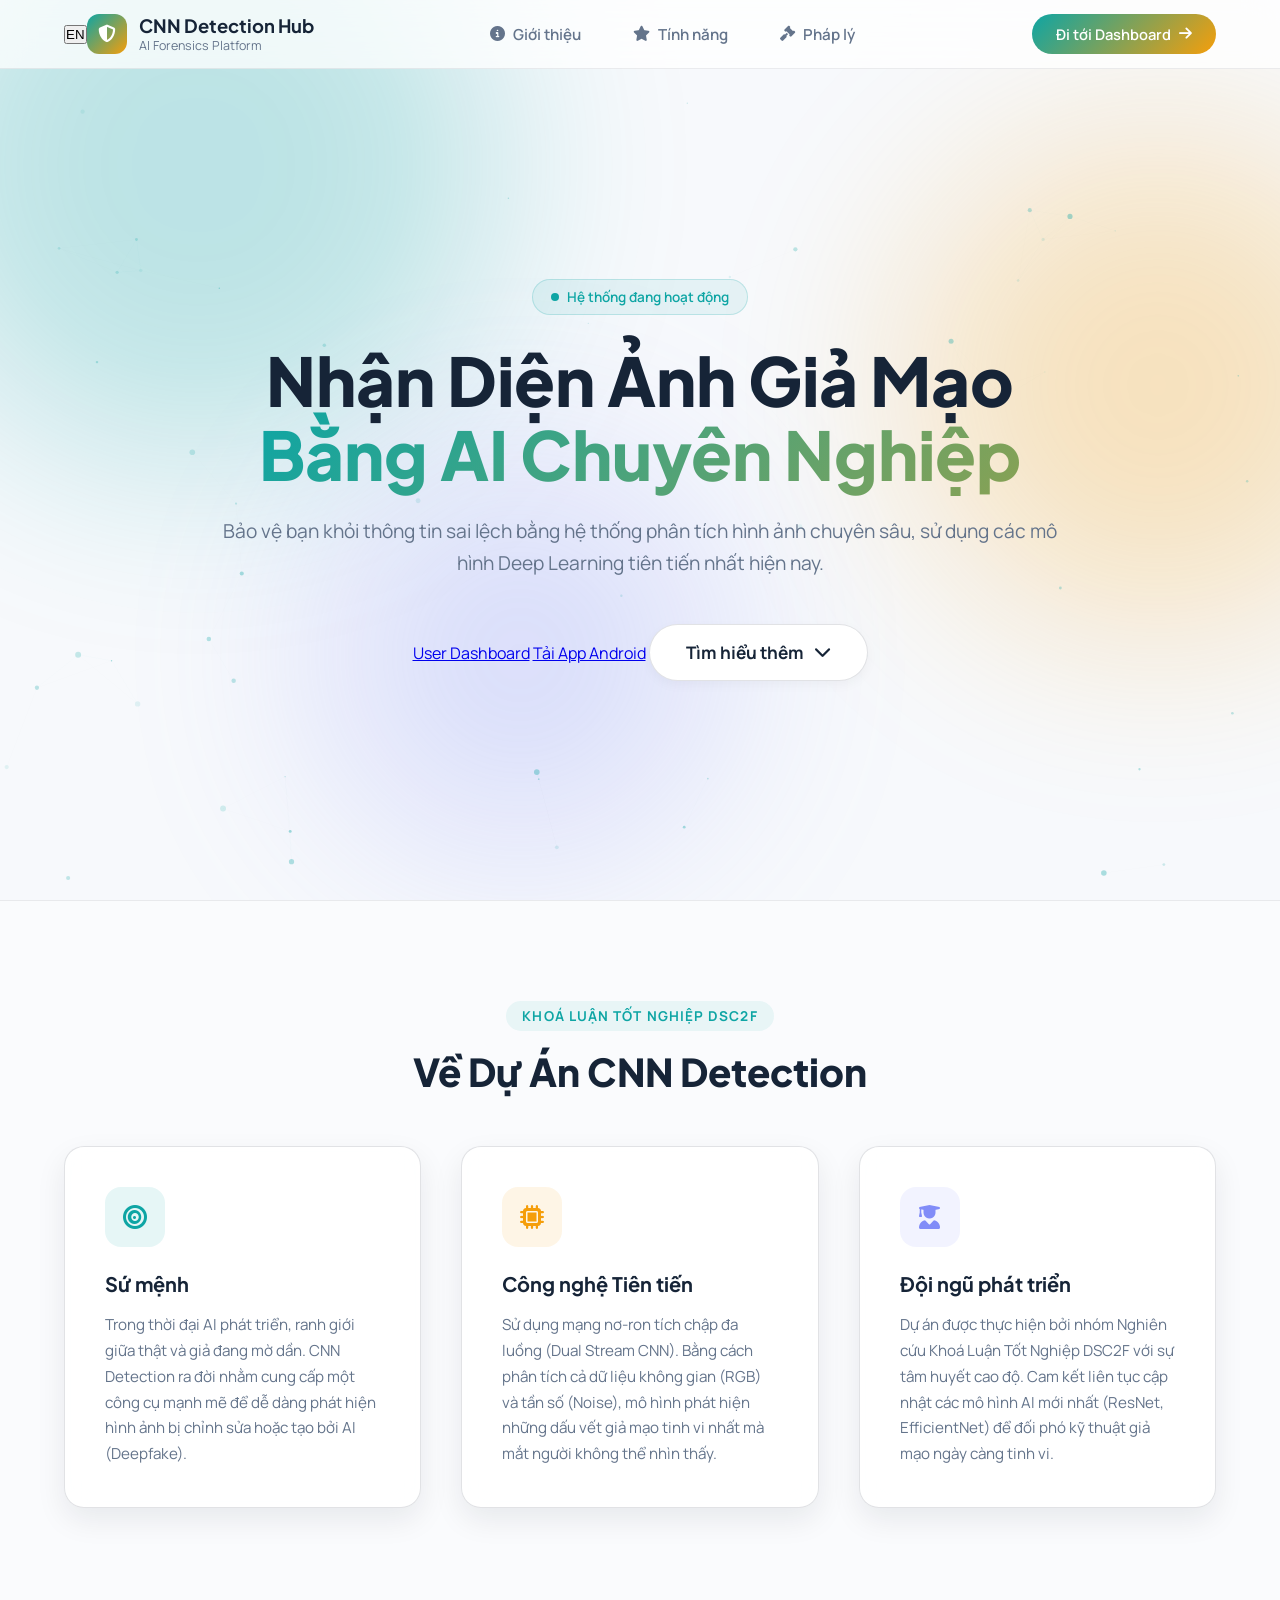
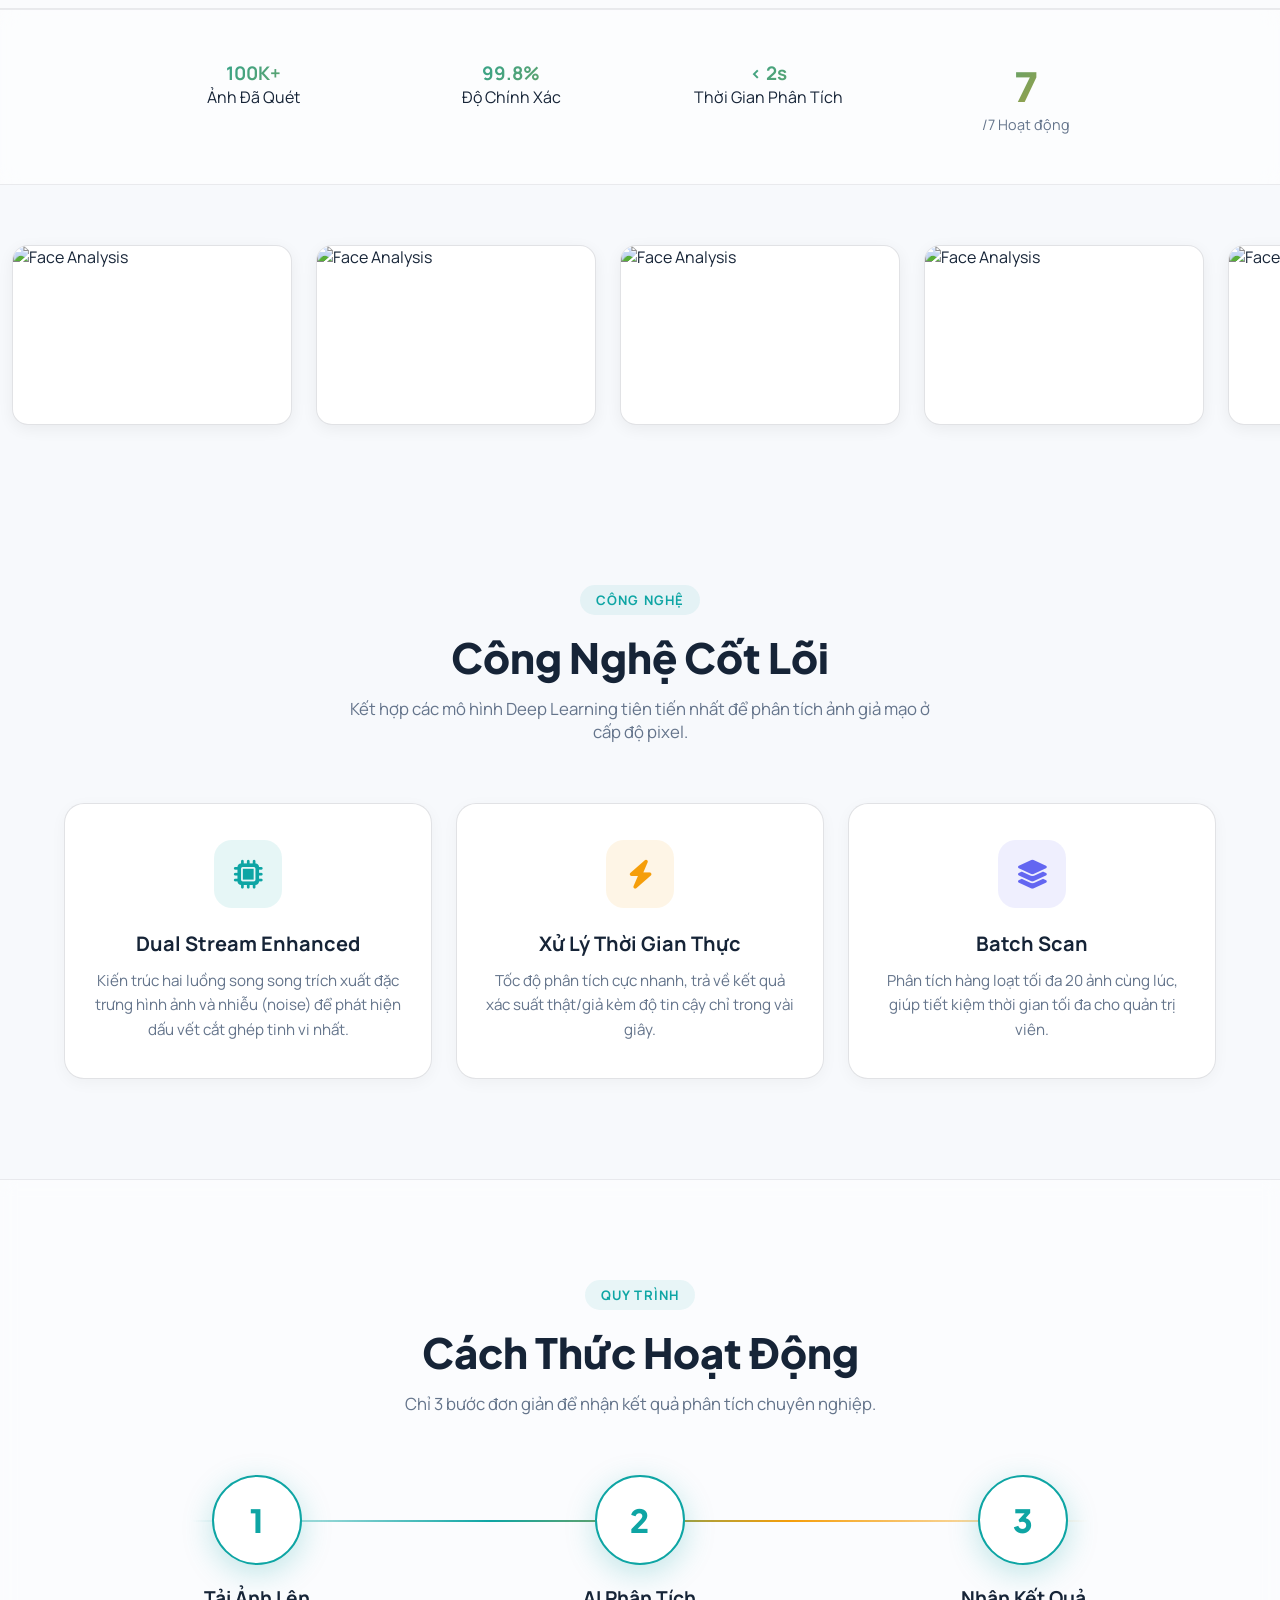
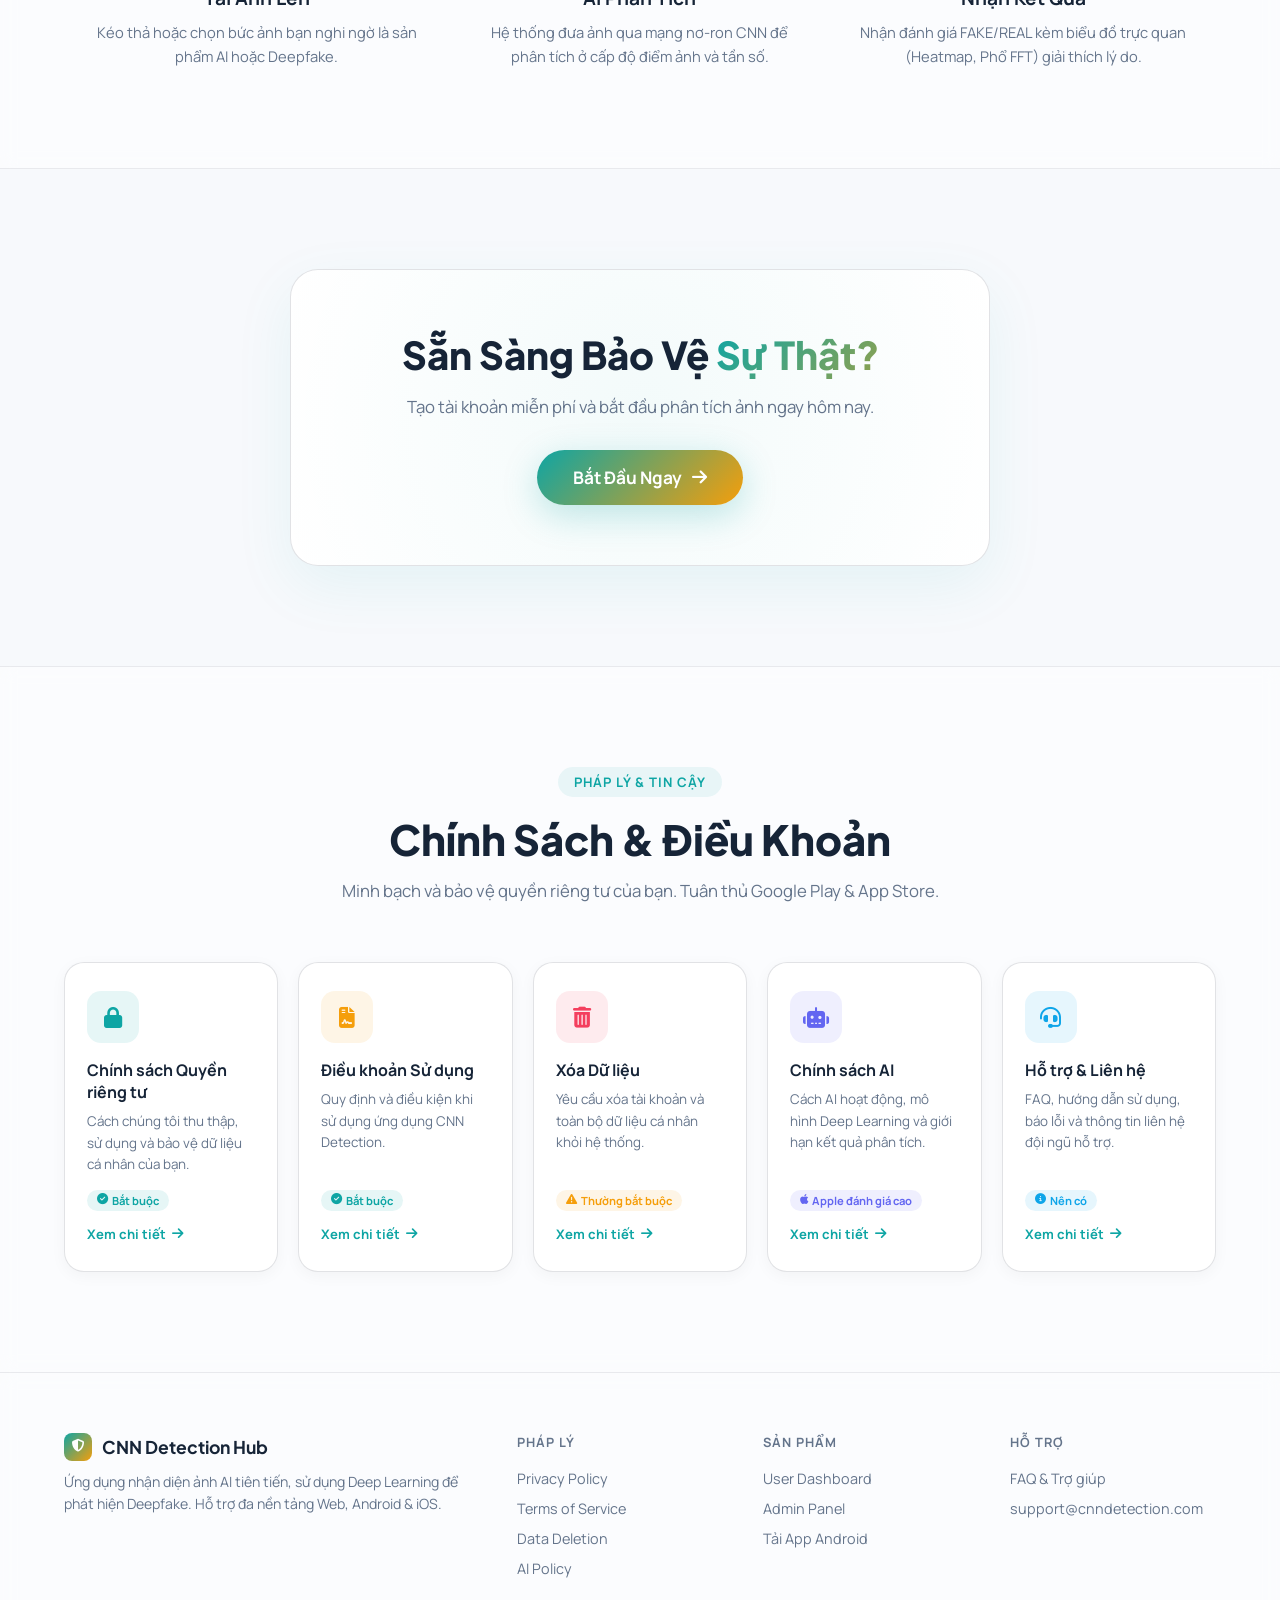
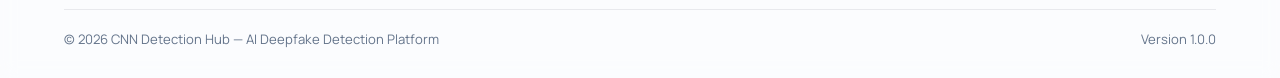
==== frontend/index.html @ 4699958e "fix: force cache bypass for index.html" ====
<!DOCTYPE html>
<html lang="vi">

<head>
    <meta charset="UTF-8">
    <meta name="viewport" content="width=device-width, initial-scale=1.0, maximum-scale=1.0, user-scalable=no">
    <title>AI Deepfake Detection - Nhận Diện Ảnh Giả Mạo</title>
    <meta name="description" content="Hệ thống nhận diện ảnh giả mạo (Deepfake) bằng AI chuyên nghiệp, sử dụng mạng nơ-ron tích chập CNN tiên tiến.">
    <link href="https://fonts.googleapis.com/css2?family=Manrope:wght@400;500;600;700;800&family=Plus+Jakarta+Sans:wght@400;500;600;700;800&display=swap" rel="stylesheet">
    <link rel="stylesheet" href="https://cdnjs.cloudflare.com/ajax/libs/font-awesome/6.4.0/css/all.min.css">
    <style>
        /* ===== RESET & BASE ===== */
        *, *::before, *::after { margin: 0; padding: 0; box-sizing: border-box; }

        :root {
            --bg: #f7f9fc;
            --bg-card: rgba(255, 255, 255, 0.85);
            --border: rgba(15, 23, 42, 0.08);
            --border-strong: rgba(15, 23, 42, 0.12);
            --text: #162437;
            --text-muted: #64748b;
            --primary: #0ea5a4;
            --accent: #f59e0b;
            --gradient: linear-gradient(135deg, #0ea5a4, #f59e0b);
            --glow-primary: rgba(14, 165, 164, 0.25);
            --glow-accent: rgba(245, 158, 11, 0.2);
            --surface: #ffffff;
        }

        html { scroll-behavior: smooth; }

        body {
            font-family: 'Manrope', sans-serif;
            background: var(--bg);
            color: var(--text);
            overflow-x: hidden;
            padding: 0;
        }

        /* ===== ANIMATED BACKGROUND ===== */
        .bg-aurora {
            position: fixed;
            inset: 0;
            z-index: 0;
            overflow: hidden;
            pointer-events: none;
        }

        .bg-aurora .orb {
            position: absolute;
            border-radius: 50%;
            filter: blur(100px);
            opacity: 0.25;
            animation: orbFloat 12s ease-in-out infinite alternate;
        }

        .bg-aurora .orb-1 {
            width: 600px; height: 600px;
            background: var(--primary);
            top: -15%; left: -8%;
            animation-duration: 14s;
        }

        .bg-aurora .orb-2 {
            width: 500px; height: 500px;
            background: var(--accent);
            top: 15%; right: -10%;
            animation-duration: 18s;
            animation-delay: 2s;
        }

        .bg-aurora .orb-3 {
            width: 400px; height: 400px;
            background: #818cf8;
            bottom: 5%; left: 25%;
            animation-duration: 16s;
            animation-delay: 4s;
        }

        @keyframes orbFloat {
            0% { transform: translate(0, 0) scale(1); }
            50% { transform: translate(40px, -30px) scale(1.1); }
            100% { transform: translate(-20px, 20px) scale(0.95); }
        }

        /* ===== PARTICLE CANVAS ===== */
        #particles-canvas {
            position: fixed;
            inset: 0;
            z-index: 1;
            pointer-events: none;
        }

        /* ===== HEADER ===== */
        .landing-header {
            position: fixed;
            top: 0; left: 0; right: 0;
            z-index: 100;
            background: rgba(255, 255, 255, 0.75);
            backdrop-filter: blur(16px);
            border-bottom: 1px solid var(--border);
            padding: 14px 5%;
            display: flex;
            justify-content: space-between;
            align-items: center;
            transition: background 0.3s, box-shadow 0.3s;
        }

        .landing-header.scrolled {
            background: rgba(255, 255, 255, 0.92);
            box-shadow: 0 4px 20px rgba(0, 0, 0, 0.06);
        }

        .brand {
            display: flex;
            align-items: center;
            gap: 12px;
        }

        .brand-icon {
            width: 40px; height: 40px;
            border-radius: 12px;
            background: var(--gradient);
            display: grid;
            place-items: center;
            color: #fff;
            font-size: 1.1rem;
        }

        .brand h1 {
            font-family: 'Plus Jakarta Sans', sans-serif;
            font-size: 1.15rem;
            font-weight: 700;
            color: var(--text);
        }

        .brand p {
            font-size: 0.78rem;
            color: var(--text-muted);
        }

        .header-cta {
            padding: 10px 24px;
            font-size: 0.92rem;
            font-weight: 600;
            border-radius: 50px;
            background: var(--gradient);
            color: #fff;
            text-decoration: none;
            display: inline-flex;
            align-items: center;
            gap: 8px;
            transition: transform 0.3s, box-shadow 0.3s;
        }

        .header-cta:hover {
            transform: translateY(-2px);
            box-shadow: 0 8px 20px var(--glow-primary);
        }

        /* ===== SCROLL REVEAL ===== */
        .reveal {
            opacity: 0;
            transform: translateY(50px);
            transition: opacity 0.8s ease, transform 0.8s ease;
        }

        .reveal.visible {
            opacity: 1;
            transform: translateY(0);
        }

        /* ===== HERO ===== */
        .hero {
            position: relative;
            z-index: 2;
            min-height: 100vh;
            display: flex;
            align-items: center;
            justify-content: center;
            text-align: center;
            padding: 140px 5% 80px;
        }

        .hero-inner {
            max-width: 850px;
        }

        .hero-badge {
            display: inline-flex;
            align-items: center;
            gap: 8px;
            padding: 8px 18px;
            border-radius: 50px;
            background: rgba(14, 165, 164, 0.08);
            border: 1px solid rgba(14, 165, 164, 0.2);
            color: var(--primary);
            font-size: 0.85rem;
            font-weight: 600;
            margin-bottom: 28px;
            animation: fadeInDown 0.8s ease forwards;
        }

        .hero-badge .pulse-dot {
            width: 8px; height: 8px;
            border-radius: 50%;
            background: var(--primary);
            animation: pulse 2s ease-in-out infinite;
        }

        @keyframes pulse {
            0%, 100% { opacity: 1; transform: scale(1); }
            50% { opacity: 0.5; transform: scale(1.4); }
        }

        .hero-title {
            font-family: 'Plus Jakarta Sans', sans-serif;
            font-size: 4.2rem;
            font-weight: 800;
            line-height: 1.1;
            margin-bottom: 24px;
            color: var(--text);
            animation: fadeInUp 1s ease forwards;
            animation-delay: 0.2s;
            opacity: 0;
        }

        .gradient-text {
            background: var(--gradient);
            -webkit-background-clip: text;
            -webkit-text-fill-color: transparent;
            background-size: 200% auto;
            animation: shineGradient 4s linear infinite;
        }

        @keyframes shineGradient {
            0% { background-position: 0% center; }
            100% { background-position: 200% center; }
        }

        .hero-desc {
            font-size: 1.2rem;
            color: var(--text-muted);
            line-height: 1.7;
            margin-bottom: 44px;
            animation: fadeInUp 1s ease forwards;
            animation-delay: 0.4s;
            opacity: 0;
        }

        .hero-actions {
            display: flex;
            gap: 16px;
            justify-content: center;
            flex-wrap: wrap;
            animation: fadeInUp 1s ease forwards;
            animation-delay: 0.6s;
            opacity: 0;
        }

        .btn-hero {
            padding: 16px 36px;
            font-size: 1.08rem;
            font-weight: 700;
            border-radius: 50px;
            text-decoration: none;
            display: inline-flex;
            align-items: center;
            gap: 10px;
            transition: all 0.35s ease;
        }

        .btn-hero-primary {
            background: var(--gradient);
            color: #fff;
            box-shadow: 0 10px 35px var(--glow-primary);
        }

        .btn-hero-primary:hover {
            transform: translateY(-4px);
            box-shadow: 0 18px 50px var(--glow-primary);
        }

        .btn-hero-secondary {
            background: var(--surface);
            color: var(--text);
            border: 1px solid var(--border-strong);
            box-shadow: 0 4px 12px rgba(0, 0, 0, 0.04);
        }

        .btn-hero-secondary:hover {
            background: #f1f5f9;
            border-color: var(--primary);
            color: var(--primary);
        }

        @keyframes fadeInUp {
            from { opacity: 0; transform: translateY(30px); }
            to { opacity: 1; transform: translateY(0); }
        }

        @keyframes fadeInDown {
            from { opacity: 0; transform: translateY(-20px); }
            to { opacity: 1; transform: translateY(0); }
        }

        /* ===== STATS BAR ===== */
        .stats-bar {
            position: relative;
            z-index: 2;
            padding: 50px 5%;
            border-top: 1px solid var(--border);
            border-bottom: 1px solid var(--border);
            background: rgba(255, 255, 255, 0.6);
            backdrop-filter: blur(10px);
        }

        .stats-grid {
            display: grid;
            grid-template-columns: repeat(4, 1fr);
            gap: 30px;
            max-width: 1000px;
            margin: 0 auto;
            text-align: center;
        }

        .stat-item .stat-number {
            font-family: 'Plus Jakarta Sans', sans-serif;
            font-size: 2.5rem;
            font-weight: 800;
            background: var(--gradient);
            -webkit-background-clip: text;
            -webkit-text-fill-color: transparent;
        }

        .stat-item .stat-label {
            color: var(--text-muted);
            font-size: 0.9rem;
            margin-top: 4px;
        }

        /* ===== MARQUEE ===== */
        .marquee-section {
            position: relative;
            z-index: 2;
            padding: 60px 0;
            overflow: hidden;
        }

        .marquee-track {
            display: flex;
            width: max-content;
            animation: marqueeScroll 30s linear infinite;
        }

        .marquee-track:hover {
            animation-play-state: paused;
        }

        .marquee-card {
            width: 280px;
            height: 180px;
            margin: 0 12px;
            border-radius: 16px;
            overflow: hidden;
            border: 1px solid var(--border-strong);
            position: relative;
            transition: transform 0.4s ease, border-color 0.4s ease, box-shadow 0.4s ease;
            flex-shrink: 0;
            background: var(--surface);
            box-shadow: 0 4px 16px rgba(0, 0, 0, 0.06);
        }

        .marquee-card:hover {
            transform: scale(1.05);
            border-color: var(--primary);
            box-shadow: 0 8px 30px var(--glow-primary);
        }

        .marquee-card img {
            width: 100%;
            height: 100%;
            object-fit: cover;
        }

        .marquee-card .scan-overlay {
            position: absolute;
            inset: 0;
            background: linear-gradient(180deg, transparent 40%, rgba(14, 165, 164, 0.25));
            opacity: 0;
            transition: opacity 0.4s;
        }

        .marquee-card:hover .scan-overlay {
            opacity: 1;
        }

        .marquee-card .scan-label {
            position: absolute;
            bottom: 10px;
            left: 12px;
            font-size: 0.78rem;
            font-weight: 700;
            padding: 5px 12px;
            border-radius: 8px;
            opacity: 0;
            transition: opacity 0.4s;
        }

        .marquee-card:hover .scan-label {
            opacity: 1;
        }

        .scan-label.fake {
            background: rgba(220, 38, 38, 0.9);
            color: #fff;
        }

        .scan-label.real {
            background: rgba(14, 165, 164, 0.9);
            color: #fff;
        }

        @keyframes marqueeScroll {
            0% { transform: translateX(0); }
            100% { transform: translateX(-50%); }
        }

        /* ===== FEATURES ===== */
        .features {
            position: relative;
            z-index: 2;
            padding: 100px 5%;
        }

        .section-header {
            text-align: center;
            margin-bottom: 60px;
        }

        .section-tag {
            display: inline-block;
            padding: 6px 16px;
            border-radius: 50px;
            background: rgba(14, 165, 164, 0.08);
            color: var(--primary);
            font-size: 0.82rem;
            font-weight: 700;
            text-transform: uppercase;
            letter-spacing: 0.08em;
            margin-bottom: 16px;
        }

        .section-title {
            font-family: 'Plus Jakarta Sans', sans-serif;
            font-size: 2.6rem;
            font-weight: 800;
            margin-bottom: 14px;
            color: var(--text);
        }

        .section-desc {
            color: var(--text-muted);
            font-size: 1.05rem;
            max-width: 600px;
            margin: 0 auto;
        }

        .features-grid {
            display: grid;
            grid-template-columns: repeat(3, 1fr);
            gap: 24px;
            max-width: 1200px;
            margin: 0 auto;
        }

        .feat-card {
            background: var(--surface);
            border: 1px solid var(--border-strong);
            border-radius: 20px;
            padding: 36px 28px;
            text-align: center;
            transition: transform 0.4s ease, border-color 0.4s ease, box-shadow 0.4s ease;
            position: relative;
            overflow: hidden;
            box-shadow: 0 4px 16px rgba(0, 0, 0, 0.04);
        }

        .feat-card::before {
            content: '';
            position: absolute;
            top: -50%; left: -50%;
            width: 200%; height: 200%;
            background: radial-gradient(circle, rgba(14, 165, 164, 0.04), transparent 60%);
            opacity: 0;
            transition: opacity 0.5s;
        }

        .feat-card:hover::before {
            opacity: 1;
        }

        .feat-card:hover {
            transform: translateY(-8px);
            border-color: rgba(14, 165, 164, 0.35);
            box-shadow: 0 20px 50px rgba(14, 165, 164, 0.1);
        }

        .feat-icon {
            width: 68px; height: 68px;
            border-radius: 18px;
            display: flex;
            align-items: center;
            justify-content: center;
            font-size: 1.8rem;
            margin: 0 auto 22px;
            position: relative;
            z-index: 1;
        }

        .feat-icon.teal { background: rgba(14, 165, 164, 0.1); color: var(--primary); }
        .feat-icon.amber { background: rgba(245, 158, 11, 0.1); color: var(--accent); }
        .feat-icon.violet { background: rgba(99, 102, 241, 0.1); color: #6366f1; }

        .feat-card h3 {
            font-size: 1.25rem;
            margin-bottom: 12px;
            color: var(--text);
            position: relative;
            z-index: 1;
        }

        .feat-card p {
            color: var(--text-muted);
            line-height: 1.6;
            font-size: 0.95rem;
            position: relative;
            z-index: 1;
        }

        /* ===== HOW IT WORKS ===== */
        .how-section {
            position: relative;
            z-index: 2;
            padding: 100px 5%;
            background: rgba(255, 255, 255, 0.5);
            backdrop-filter: blur(8px);
            border-top: 1px solid var(--border);
            border-bottom: 1px solid var(--border);
        }

        .steps {
            display: flex;
            justify-content: center;
            gap: 50px;
            max-width: 1100px;
            margin: 0 auto;
            position: relative;
        }

        .steps::before {
            content: '';
            position: absolute;
            top: 45px;
            left: 100px;
            right: 100px;
            height: 2px;
            background: linear-gradient(90deg, transparent, var(--primary), var(--accent), transparent);
            z-index: 0;
        }

        .step {
            flex: 1;
            text-align: center;
            position: relative;
            z-index: 1;
        }

        .step-num {
            width: 90px; height: 90px;
            border-radius: 50%;
            background: var(--surface);
            border: 2px solid var(--primary);
            color: var(--primary);
            font-family: 'Plus Jakarta Sans', sans-serif;
            font-size: 2rem;
            font-weight: 800;
            display: flex;
            align-items: center;
            justify-content: center;
            margin: 0 auto 20px;
            box-shadow: 0 8px 30px var(--glow-primary);
            transition: transform 0.4s, box-shadow 0.4s;
        }

        .step:hover .step-num {
            transform: scale(1.1);
            box-shadow: 0 12px 45px var(--glow-primary);
        }

        .step h4 {
            font-size: 1.2rem;
            margin-bottom: 10px;
            color: var(--text);
        }

        .step p {
            color: var(--text-muted);
            font-size: 0.92rem;
            line-height: 1.6;
        }

        /* ===== CTA FINAL ===== */
        .cta-section {
            position: relative;
            z-index: 2;
            padding: 100px 5%;
            text-align: center;
        }

        .cta-box {
            max-width: 700px;
            margin: 0 auto;
            padding: 60px 40px;
            border-radius: 28px;
            background: var(--surface);
            border: 1px solid var(--border-strong);
            box-shadow: 0 20px 60px rgba(14, 165, 164, 0.08);
            position: relative;
            overflow: hidden;
        }

        .cta-box::before {
            content: '';
            position: absolute;
            top: -50%; left: -50%;
            width: 200%; height: 200%;
            background: radial-gradient(circle, rgba(14, 165, 164, 0.05), transparent 50%);
            animation: orbFloat 10s ease-in-out infinite alternate;
        }

        .cta-box h2 {
            font-family: 'Plus Jakarta Sans', sans-serif;
            font-size: 2.4rem;
            font-weight: 800;
            margin-bottom: 16px;
            color: var(--text);
            position: relative;
            z-index: 1;
        }

        .cta-box p {
            color: var(--text-muted);
            font-size: 1.05rem;
            margin-bottom: 32px;
            position: relative;
            z-index: 1;
        }

        .cta-box .btn-hero {
            position: relative;
            z-index: 1;
        }

        /* ===== LEGAL SECTION ===== */
        .legal-section {
            position: relative;
            z-index: 2;
            padding: 100px 5%;
            background: rgba(255, 255, 255, 0.5);
            backdrop-filter: blur(8px);
            border-top: 1px solid var(--border);
        }

        .legal-grid {
            display: grid;
            grid-template-columns: repeat(5, 1fr);
            gap: 20px;
            max-width: 1300px;
            margin: 0 auto;
        }

        .legal-card {
            background: var(--surface);
            border: 1px solid var(--border-strong);
            border-radius: 20px;
            padding: 28px 22px;
            text-decoration: none;
            color: var(--text);
            display: flex;
            flex-direction: column;
            transition: transform 0.4s ease, border-color 0.4s ease, box-shadow 0.4s ease;
            position: relative;
            overflow: hidden;
            box-shadow: 0 4px 16px rgba(0, 0, 0, 0.04);
        }

        .legal-card::before {
            content: '';
            position: absolute;
            top: -50%; left: -50%;
            width: 200%; height: 200%;
            background: radial-gradient(circle, rgba(14, 165, 164, 0.04), transparent 60%);
            opacity: 0;
            transition: opacity 0.5s;
        }

        .legal-card:hover::before { opacity: 1; }

        .legal-card:hover {
            transform: translateY(-8px);
            border-color: rgba(14, 165, 164, 0.35);
            box-shadow: 0 20px 50px rgba(14, 165, 164, 0.1);
        }

        .legal-card-icon {
            width: 52px; height: 52px;
            border-radius: 14px;
            display: flex;
            align-items: center;
            justify-content: center;
            font-size: 1.3rem;
            margin-bottom: 16px;
            position: relative;
            z-index: 1;
        }

        .legal-card-icon.teal { background: rgba(14, 165, 164, 0.1); color: var(--primary); }
        .legal-card-icon.amber { background: rgba(245, 158, 11, 0.1); color: var(--accent); }
        .legal-card-icon.violet { background: rgba(99, 102, 241, 0.1); color: #6366f1; }
        .legal-card-icon.rose { background: rgba(244, 63, 94, 0.1); color: #f43f5e; }
        .legal-card-icon.sky { background: rgba(14, 165, 233, 0.1); color: #0ea5e9; }

        .legal-card h3 {
            font-size: 1rem;
            font-weight: 700;
            margin-bottom: 8px;
            position: relative; z-index: 1;
        }

        .legal-card p {
            color: var(--text-muted);
            font-size: 0.84rem;
            line-height: 1.6;
            position: relative; z-index: 1;
            flex: 1;
        }

        .legal-card-badge {
            display: inline-flex;
            align-items: center;
            gap: 4px;
            padding: 3px 10px;
            border-radius: 50px;
            font-size: 0.7rem;
            font-weight: 700;
            margin-top: 14px;
            width: fit-content;
            position: relative; z-index: 1;
        }

        .legal-card-badge.required { background: rgba(14, 165, 164, 0.1); color: var(--primary); }
        .legal-card-badge.warn { background: rgba(245, 158, 11, 0.1); color: var(--accent); }
        .legal-card-badge.new { background: rgba(99, 102, 241, 0.1); color: #6366f1; }
        .legal-card-badge.info { background: rgba(14, 165, 233, 0.1); color: #0ea5e9; }

        .legal-card-arrow {
            display: flex;
            align-items: center;
            gap: 6px;
            font-size: 0.82rem;
            font-weight: 700;
            color: var(--primary);
            margin-top: 14px;
            position: relative; z-index: 1;
            transition: gap 0.3s;
        }

        .legal-card:hover .legal-card-arrow { gap: 12px; }

        /* ===== FOOTER ===== */
        .landing-footer {
            position: relative;
            z-index: 2;
            border-top: 1px solid var(--border);
            padding: 60px 5% 30px;
            background: rgba(255, 255, 255, 0.5);
            backdrop-filter: blur(8px);
        }

        .footer-grid {
            display: grid;
            grid-template-columns: 2fr 1fr 1fr 1fr;
            gap: 40px;
            max-width: 1200px;
            margin: 0 auto;
        }

        .footer-brand-block h3 {
            font-family: 'Plus Jakarta Sans', sans-serif;
            font-size: 1.1rem;
            font-weight: 700;
            margin-bottom: 10px;
            display: flex;
            align-items: center;
            gap: 10px;
        }

        .footer-brand-block p {
            color: var(--text-muted);
            font-size: 0.88rem;
            line-height: 1.6;
        }

        .footer-col h4 {
            font-size: 0.8rem;
            font-weight: 700;
            text-transform: uppercase;
            letter-spacing: 0.08em;
            color: var(--text-muted);
            margin-bottom: 16px;
        }

        .footer-links-list {
            list-style: none;
            display: flex;
            flex-direction: column;
            gap: 8px;
        }

        .footer-links-list a {
            text-decoration: none;
            color: var(--text-muted);
            font-size: 0.9rem;
            transition: color 0.2s;
        }

        .footer-links-list a:hover { color: var(--primary); }

        .footer-bottom-bar {
            max-width: 1200px;
            margin: 30px auto 0;
            padding-top: 20px;
            border-top: 1px solid var(--border);
            display: flex;
            justify-content: space-between;
            font-size: 0.82rem;
            color: var(--text-muted);
        }

        /* ===== RESPONSIVE ===== */
        @media (max-width: 1100px) {
            .legal-grid { grid-template-columns: repeat(3, 1fr); }
        }

        @media (max-width: 900px) {
            .features-grid { grid-template-columns: 1fr; }
            .stats-grid { grid-template-columns: repeat(2, 1fr); }
            .steps { flex-direction: column; gap: 30px; }
            .steps::before { display: none; }
            .legal-grid { grid-template-columns: repeat(2, 1fr); }
            .footer-grid { grid-template-columns: repeat(2, 1fr); }
        }

        @media (max-width: 768px) {
            .hero-title { font-size: 2.6rem; }
            .hero-actions { flex-direction: column; align-items: center; }
            .section-title { font-size: 2rem; }
            .cta-box h2 { font-size: 1.8rem; }
            .stats-grid { grid-template-columns: repeat(2, 1fr); gap: 20px; }
            .stat-item .stat-number { font-size: 1.8rem; }
            .legal-grid { grid-template-columns: 1fr; }
            .footer-grid { grid-template-columns: 1fr; }
            .footer-bottom-bar { flex-direction: column; gap: 6px; text-align: center; }
        }
    
        /* ===== NAV LINKS ===== */
        .desktop-nav {
            display: none;
        }
        @media (min-width: 900px) {
            .desktop-nav {
                display: flex;
                flex: 1;
                justify-content: center;
                padding: 0 20px;
            }
            .nav-links {
                display: flex;
                gap: 20px;
                list-style: none;
            }
            .nav-links a {
                text-decoration: none;
                color: var(--text-muted);
                font-weight: 600;
                font-size: 0.95rem;
                padding: 8px 16px;
                border-radius: 50px;
                transition: all 0.3s ease;
                display: flex;
                align-items: center;
                gap: 8px;
            }
            .nav-links a:hover {
                color: var(--primary);
                background: rgba(14, 165, 164, 0.08);
            }
            /* CMS dropdown */
            .nav-dropdown {
                position: relative;
            }
            .nav-dropdown-menu {
                position: absolute;
                top: 100%;
                left: 0;
                background: var(--bg);
                border: 1px solid var(--border);
                border-radius: 8px;
                box-shadow: 0 4px 12px rgba(0,0,0,0.1);
                min-width: 180px;
                display: none;
                flex-direction: column;
                padding: 8px 0;
                z-index: 1000;
            }
            .nav-dropdown:hover .nav-dropdown-menu {
                display: flex;
            }
            .nav-dropdown-menu a {
                padding: 8px 20px;
                border-radius: 0;
                font-size: 0.9rem;
            }
            .nav-dropdown-menu a:hover {
                background: rgba(14, 165, 164, 0.05);
            }
        }

        /* ===== ABOUT SECTION ===== */
        .about-section {
            position: relative;
            z-index: 2;
            padding: 100px 5%;
            background: rgba(255, 255, 255, 0.4);
            border-top: 1px solid var(--border);
            border-bottom: 1px solid var(--border);
        }
        .about-grid {
            display: grid;
            grid-template-columns: repeat(auto-fit, minmax(300px, 1fr));
            gap: 40px;
            max-width: 1200px;
            margin: 0 auto;
        }
        .about-card {
            background: var(--bg-card);
            backdrop-filter: blur(16px);
            padding: 40px;
            border-radius: 20px;
            border: 1px solid var(--border-strong);
            box-shadow: 0 12px 30px rgba(15, 23, 42, 0.08);
            transition: transform 0.3s;
        }
        .about-card:hover {
            transform: translateY(-5px);
            border-color: rgba(14, 165, 164, 0.3);
        }
        .about-icon {
            width: 60px; height: 60px;
            border-radius: 16px;
            display: flex; align-items: center; justify-content: center;
            font-size: 1.5rem;
            margin-bottom: 24px;
        }
        .about-icon.teal { background: rgba(14, 165, 164, 0.1); color: var(--primary); }
        .about-icon.amber { background: rgba(245, 158, 11, 0.1); color: var(--accent); }
        .about-icon.violet { background: rgba(129, 140, 248, 0.1); color: #818cf8; }
        .about-card h3 { font-family: 'Plus Jakarta Sans', sans-serif; font-size: 1.25rem; font-weight: 700; margin-bottom: 16px; }
        .about-card p { color: var(--text-muted); font-size: 0.95rem; line-height: 1.7; }

        /* ===== MODAL TABS ===== */
        .legal-modal-overlay {
            position: fixed; inset: 0;
            background: rgba(15, 23, 42, 0.6);
            backdrop-filter: blur(8px);
            z-index: 9999;
            display: flex; align-items: center; justify-content: center;
            opacity: 0; pointer-events: none;
            transition: opacity 0.3s ease;
        }
        .legal-modal-overlay.active {
            opacity: 1; pointer-events: auto;
        }
        .legal-modal-content {
            width: 90%; max-width: 1200px; height: 90vh;
            background: var(--bg);
            border-radius: 24px;
            border: 1px solid var(--border-strong);
            box-shadow: 0 25px 50px -12px rgba(0, 0, 0, 0.25);
            display: flex;
            flex-direction: column;
            overflow: hidden;
            transform: translateY(30px);
            transition: transform 0.3s ease;
        }
        .legal-modal-overlay.active .legal-modal-content {
            transform: translateY(0);
        }
        .modal-header {
            padding: 20px 30px;
            border-bottom: 1px solid var(--border);
            display: flex; justify-content: space-between; align-items: center;
            background: #fff;
        }
        .modal-header h2 { font-family: 'Plus Jakarta Sans', sans-serif; font-size: 1.3rem; }
        .btn-close-modal {
            background: rgba(244, 63, 94, 0.1); color: #f43f5e;
            border: none; width: 40px; height: 40px; border-radius: 50%;
            font-size: 1.2rem; cursor: pointer; transition: all 0.2s;
        }
        .btn-close-modal:hover { background: #f43f5e; color: #fff; transform: rotate(90deg); }
        
        .modal-body {
            display: flex; flex: 1; overflow: hidden;
        }
        .modal-sidebar {
            width: 280px; background: rgba(255,255,255,0.5);
            border-right: 1px solid var(--border);
            padding: 20px; overflow-y: auto;
        }
        .modal-tab-btn {
            display: flex; align-items: center; gap: 12px;
            width: 100%; padding: 14px 16px;
            background: transparent; border: none;
            text-align: left; font-family: 'Manrope', sans-serif;
            font-size: 0.95rem; font-weight: 600; color: var(--text-muted);
            border-radius: 12px; cursor: pointer; transition: all 0.2s;
            margin-bottom: 8px;
        }
        .modal-tab-btn i { font-size: 1.1rem; width: 24px; text-align: center; }
        .modal-tab-btn:hover { background: rgba(14, 165, 164, 0.05); color: var(--primary); }
        .modal-tab-btn.active { background: rgba(14, 165, 164, 0.1); color: var(--primary); }
        
        .modal-content-area {
            flex: 1; padding: 40px; overflow-y: auto; background: var(--bg);
        }
        .legal-tab-pane { display: none; animation: fadeIn 0.4s ease forwards; }
        .legal-tab-pane.active { display: block; }
        
        .legal-tab-pane h1 { font-family: 'Plus Jakarta Sans', sans-serif; font-size: 2rem; margin-bottom: 24px; color: var(--text); }
        .legal-tab-pane h2 { font-family: 'Plus Jakarta Sans', sans-serif; font-size: 1.4rem; margin: 32px 0 16px; color: var(--text); border-bottom: 1px solid var(--border); padding-bottom: 10px; }
        .legal-tab-pane p { margin-bottom: 16px; color: var(--text-muted); line-height: 1.7; }
        .legal-tab-pane ul, .legal-tab-pane ol { margin-bottom: 16px; padding-left: 20px; color: var(--text-muted); }
        .legal-tab-pane li { margin-bottom: 8px; }
        .legal-tab-pane .info-box { padding: 16px 20px; border-radius: 12px; background: rgba(14, 165, 164, 0.06); border: 1px solid rgba(14, 165, 164, 0.2); margin: 20px 0; display: flex; gap: 12px; }
        .legal-tab-pane .info-box.amber { background: rgba(245, 158, 11, 0.06); border-color: rgba(245, 158, 11, 0.2); color: #92400e; }
        .legal-tab-pane .data-table { width: 100%; border-collapse: collapse; margin: 16px 0; font-size: 0.9rem; border-radius: 12px; overflow: hidden; border: 1px solid var(--border-strong); }
        .legal-tab-pane .data-table th { text-align: left; padding: 12px 16px; background: rgba(14, 165, 164, 0.06); color: var(--text); }
        .legal-tab-pane .data-table td { padding: 12px 16px; border-bottom: 1px solid var(--border); }
        .legal-tab-pane .faq-group-title { font-weight: bold; font-size: 1.1rem; margin-top: 20px; }
        
        @keyframes fadeIn { from { opacity: 0; transform: translateY(10px); } to { opacity: 1; transform: translateY(0); } }
        
        @media (max-width: 768px) {
            .modal-body { flex-direction: column; }
            .modal-sidebar { width: 100%; border-right: none; border-bottom: 1px solid var(--border); display: flex; overflow-x: auto; padding: 10px; }
            .modal-tab-btn { white-space: nowrap; margin-bottom: 0; margin-right: 8px; width: auto; }
            .modal-content-area { padding: 20px; }
        }

    </style>
</head>

<body>
    <!-- Animated Background -->
    <div class="bg-aurora">
        <div class="orb orb-1"></div>
        <div class="orb orb-2"></div>
        <div class="orb orb-3"></div>
    </div>
    <canvas id="particles-canvas"></canvas>

    <!-- Header -->
    <header class="landing-header" id="main-header">
        <div class="brand">
            <div class="brand-icon"><i class="fa-solid fa-shield-halved"></i></div>
            <div>
                <h1 id="lp-site-name">CNN Detection Hub</h1>
                <p id="lp-site-slogan">AI Forensics Platform</p>
            </div>
        </div>
        
        <nav class="desktop-nav">
            <ul class="nav-links" id="main-nav-links">
                <li><a href="#section-about"><i class="fa-solid fa-circle-info"></i> Giới thiệu</a></li>
                <li><a href="#features"><i class="fa-solid fa-star"></i> Tính năng</a></li>
                <li><a href="#section-legal"><i class="fa-solid fa-gavel"></i> Pháp lý</a></li>
            </ul>
        </nav>

        <a href="app.html" class="header-cta">
            <span data-i18n="lp_goto_dashboard">Đi tới Dashboard</span> <i class="fa-solid fa-arrow-right"></i>
        </a>
    </header>

    <!-- Hero -->
    <section class="hero">
        <div class="hero-inner">
            <div class="hero-badge">
                <span class="pulse-dot"></span>
                Hệ thống đang hoạt động
            </div>
            <h1 class="hero-title">
                <span id="lp-hero-line1">Nhận Diện Ảnh Giả Mạo</span><br>
                <span class="gradient-text" id="lp-hero-line2">Bằng AI Chuyên Nghiệp</span>
            </h1>
            <p class="hero-desc" id="lp-hero-desc">
                Bảo vệ bạn khỏi thông tin sai lệch bằng hệ thống phân tích hình ảnh chuyên sâu,
                sử dụng các mô hình Deep Learning tiên tiến nhất hiện nay.
            </p>
            <a href="app.html" data-i18n="lp_nav_user">User Dashboard</a>
            <a href="admin.html" id="nav-admin" style="display:none;" data-i18n="lp_nav_admin">Admin Dashboard</a>
            <a href="https://drive.google.com/uc?export=download&id=181LrX3dQ_Sjtz2_kBJ8Rpjrkhwi74NUy" class="btn-download" data-i18n="lp_nav_download">Tải App Android</a></i>
                </a>
                <a href="#features" class="btn-hero btn-hero-secondary">
                    Tìm hiểu thêm <i class="fa-solid fa-chevron-down"></i>
                </a>
            </div>
        </div>
    </section>

    <!-- Stats -->

    <!-- Giới thiệu Dự án -->
    <section class="about-section reveal" id="section-about">
        <div class="section-header" style="text-align: center; margin-bottom: 50px;">
            <span class="section-tag" style="display: inline-block; padding: 6px 16px; border-radius: 50px; background: rgba(14, 165, 164, 0.08); color: var(--primary); font-weight: 700; margin-bottom: 16px; font-size: 0.85rem; text-transform: uppercase;" data-i18n="about_tag">Khoá Luận Tốt Nghiệp DSC2F</span>
            <h2 class="section-title" style="font-family: 'Plus Jakarta Sans', sans-serif; font-size: 2.4rem; font-weight: 800; color: var(--text);" data-i18n="about_title">Về Dự Án CNN Detection</h2>
        </div>
        
        <div class="about-grid">
            <div class="about-card">
                <div class="about-icon teal"><i class="fa-solid fa-bullseye"></i></div>
                <h3 data-i18n="about_mission_title">Sứ mệnh</h3>
                <p data-i18n="about_mission_desc">Trong thời đại AI phát triển, ranh giới giữa thật và giả đang mờ dần. <strong>CNN Detection</strong> ra đời nhằm cung cấp một công cụ mạnh mẽ để dễ dàng phát hiện hình ảnh bị chỉnh sửa hoặc tạo bởi AI (Deepfake).</p>
            </div>
            
            <div class="about-card">
                <div class="about-icon amber"><i class="fa-solid fa-microchip"></i></div>
                <h3 data-i18n="about_tech_title">Công nghệ Tiên tiến</h3>
                <p data-i18n="about_tech_desc">Sử dụng mạng nơ-ron tích chập đa luồng (Dual Stream CNN). Bằng cách phân tích cả dữ liệu không gian (RGB) và tần số (Noise), mô hình phát hiện những dấu vết giả mạo tinh vi nhất mà mắt người không thể nhìn thấy.</p>
            </div>
            
            <div class="about-card">
                <div class="about-icon violet"><i class="fa-solid fa-user-graduate"></i></div>
                <h3 data-i18n="about_team_title">Đội ngũ phát triển</h3>
                <p data-i18n="about_team_desc">Dự án được thực hiện bởi nhóm Nghiên cứu Khoá Luận Tốt Nghiệp DSC2F với sự tâm huyết cao độ. Cam kết liên tục cập nhật các mô hình AI mới nhất (ResNet, EfficientNet) để đối phó kỹ thuật giả mạo ngày càng tinh vi.</p>
            </div>
        </div>
    </section>

    <section class="stats-bar reveal" id="section-stats">
        <div class="stats-grid">
            <div class="stat-card">
                <h3 class="gradient-text" data-i18n="lp_stat_1">100K+</h3>
                <p data-i18n="lp_stat_1_desc">Ảnh Đã Quét</p>
            </div>
            <div class="stat-card">
                <h3 class="gradient-text" data-i18n="lp_stat_2">99.8%</h3>
                <p data-i18n="lp_stat_2_desc">Độ Chính Xác</p>
            </div>
            <div class="stat-card">
                <h3 class="gradient-text" data-i18n="lp_stat_3">< 2s</h3>
                <p data-i18n="lp_stat_3_desc">Thời Gian Phân Tích</p>
            </div>
            <div class="stat-item">
                <div class="stat-number" data-target="24">0</div>
                <div class="stat-label">/7 Hoạt động</div>
            </div>
        </div>
    </section>

    <!-- Image Marquee -->
    <section class="marquee-section" id="section-marquee">
        <div class="marquee-track">
            <div class="marquee-card">
                <img src="https://images.unsplash.com/photo-1544005313-94ddf0286df2?auto=format&fit=crop&q=80&w=400&h=260" alt="Face Analysis">
                <div class="scan-overlay"></div>
                <span class="scan-label fake">FAKE 92.4%</span>
            </div>
            <div class="marquee-card">
                <img src="https://images.unsplash.com/photo-1506794778202-cad84cf45f1d?auto=format&fit=crop&q=80&w=400&h=260" alt="Face Analysis">
                <div class="scan-overlay"></div>
                <span class="scan-label real">REAL 97.1%</span>
            </div>
            <div class="marquee-card">
                <img src="https://images.unsplash.com/photo-1534528741775-53994a69daeb?auto=format&fit=crop&q=80&w=400&h=260" alt="Face Analysis">
                <div class="scan-overlay"></div>
                <span class="scan-label fake">FAKE 88.7%</span>
            </div>
            <div class="marquee-card">
                <img src="https://images.unsplash.com/photo-1531427186611-ecfd6d936c79?auto=format&fit=crop&q=80&w=400&h=260" alt="Face Analysis">
                <div class="scan-overlay"></div>
                <span class="scan-label real">REAL 95.3%</span>
            </div>
            <div class="marquee-card">
                <img src="https://images.unsplash.com/photo-1494790108377-be9c29b29330?auto=format&fit=crop&q=80&w=400&h=260" alt="Face Analysis">
                <div class="scan-overlay"></div>
                <span class="scan-label fake">FAKE 91.0%</span>
            </div>
            <div class="marquee-card">
                <img src="https://images.unsplash.com/photo-1507003211169-0a1dd7228f2d?auto=format&fit=crop&q=80&w=400&h=260" alt="Face Analysis">
                <div class="scan-overlay"></div>
                <span class="scan-label real">REAL 99.2%</span>
            </div>
            <!-- Duplicate for seamless loop -->
            <div class="marquee-card">
                <img src="https://images.unsplash.com/photo-1544005313-94ddf0286df2?auto=format&fit=crop&q=80&w=400&h=260" alt="Face Analysis">
                <div class="scan-overlay"></div>
                <span class="scan-label fake">FAKE 92.4%</span>
            </div>
            <div class="marquee-card">
                <img src="https://images.unsplash.com/photo-1506794778202-cad84cf45f1d?auto=format&fit=crop&q=80&w=400&h=260" alt="Face Analysis">
                <div class="scan-overlay"></div>
                <span class="scan-label real">REAL 97.1%</span>
            </div>
            <div class="marquee-card">
                <img src="https://images.unsplash.com/photo-1534528741775-53994a69daeb?auto=format&fit=crop&q=80&w=400&h=260" alt="Face Analysis">
                <div class="scan-overlay"></div>
                <span class="scan-label fake">FAKE 88.7%</span>
            </div>
            <div class="marquee-card">
                <img src="https://images.unsplash.com/photo-1531427186611-ecfd6d936c79?auto=format&fit=crop&q=80&w=400&h=260" alt="Face Analysis">
                <div class="scan-overlay"></div>
                <span class="scan-label real">REAL 95.3%</span>
            </div>
            <div class="marquee-card">
                <img src="https://images.unsplash.com/photo-1494790108377-be9c29b29330?auto=format&fit=crop&q=80&w=400&h=260" alt="Face Analysis">
                <div class="scan-overlay"></div>
                <span class="scan-label fake">FAKE 91.0%</span>
            </div>
            <div class="marquee-card">
                <img src="https://images.unsplash.com/photo-1507003211169-0a1dd7228f2d?auto=format&fit=crop&q=80&w=400&h=260" alt="Face Analysis">
                <div class="scan-overlay"></div>
                <span class="scan-label real">REAL 99.2%</span>
            </div>
        </div>
    </section>

    <!-- Features -->
    <section id="features" class="features">
        <div class="section-header reveal">
            <span class="section-tag" data-i18n="lp_tag_tech">Công Nghệ</span>
            <h2 class="section-title" data-i18n="lp_title_tech">Công Nghệ Cốt Lõi</h2>
            <p class="section-desc" data-i18n="lp_desc_tech">Kết hợp các mô hình Deep Learning tiên tiến nhất để phân tích ảnh giả mạo ở cấp độ pixel.</p>
        </div>
        <div class="features-grid">
            <div class="feat-card reveal">
                <div class="feat-icon teal"><i class="fa-solid fa-microchip"></i></div>
                <h3 id="lp-f1-title">Dual Stream Enhanced</h3>
                <p id="lp-f1-desc">Kiến trúc hai luồng song song trích xuất đặc trưng hình ảnh và nhiễu (noise) để phát hiện dấu vết cắt ghép tinh vi nhất.</p>
            </div>
            <div class="feat-card reveal">
                <div class="feat-icon amber"><i class="fa-solid fa-bolt"></i></div>
                <h3 id="lp-f2-title">Xử Lý Thời Gian Thực</h3>
                <p id="lp-f2-desc">Tốc độ phân tích cực nhanh, trả về kết quả xác suất thật/giả kèm độ tin cậy chỉ trong vài giây.</p>
            </div>
            <div class="feat-card reveal">
                <div class="feat-icon violet"><i class="fa-solid fa-layer-group"></i></div>
                <h3 id="lp-f3-title">Batch Scan</h3>
                <p id="lp-f3-desc">Phân tích hàng loạt tối đa 20 ảnh cùng lúc, giúp tiết kiệm thời gian tối đa cho quản trị viên.</p>
            </div>
        </div>
    </section>

    <!-- How it Works -->
    <section class="how-section" id="section-howitworks">
        <div class="section-header reveal">
            <span class="section-tag" data-i18n="lp_tag_process">Quy Trình</span>
            <h2 class="section-title" data-i18n="lp_title_process">Cách Thức Hoạt Động</h2>
            <p class="section-desc" data-i18n="lp_desc_process">Chỉ 3 bước đơn giản để nhận kết quả phân tích chuyên nghiệp.</p>
        </div>
        <div class="steps">
            <div class="step reveal">
                <div class="step-num">1</div>
                <h4 id="lp-s1-title">Tải Ảnh Lên</h4>
                <p id="lp-s1-desc">Kéo thả hoặc chọn bức ảnh bạn nghi ngờ là sản phẩm AI hoặc Deepfake.</p>
            </div>
            <div class="step reveal">
                <div class="step-num">2</div>
                <h4 id="lp-s2-title">AI Phân Tích</h4>
                <p id="lp-s2-desc">Hệ thống đưa ảnh qua mạng nơ-ron CNN để phân tích ở cấp độ điểm ảnh và tần số.</p>
            </div>
            <div class="step reveal">
                <div class="step-num">3</div>
                <h4 id="lp-s3-title">Nhận Kết Quả</h4>
                <p id="lp-s3-desc">Nhận đánh giá FAKE/REAL kèm biểu đồ trực quan (Heatmap, Phổ FFT) giải thích lý do.</p>
            </div>
        </div>
    </section>

    <!-- Final CTA -->
    <section class="cta-section reveal" id="section-cta">
        <div class="cta-box">
            <h2 data-i18n="lp_cta_title">Sẵn Sàng Bảo Vệ <span class="gradient-text">Sự Thật?</span></h2>
            <p data-i18n="lp_cta_desc">Tạo tài khoản miễn phí và bắt đầu phân tích ảnh ngay hôm nay.</p>
            <a href="app.html" class="btn-hero btn-hero-primary" data-i18n="lp_cta_btn">
                Bắt Đầu Ngay <i class="fa-solid fa-arrow-right"></i>
            </a>
        </div>
    </section>

    <!-- Legal & Trust Section -->
    <section class="legal-section" id="section-legal">
        <div class="section-header reveal">
            <span class="section-tag" data-i18n="legal_tag">Pháp lý & Tin cậy</span>
            <h2 class="section-title" data-i18n="lp_legal_title">Chính Sách & Điều Khoản</h2>
            <p class="section-desc" data-i18n="lp_legal_desc">Minh bạch và bảo vệ quyền riêng tư của bạn. Tuân thủ Google Play & App Store.</p>
        </div>
        <div class="legal-grid">
            <!-- Privacy Policy -->
            <a href="page.html?id=chinh-sach-quyen-rieng-tu" class="legal-card reveal" id="legal-privacy">
                <div class="legal-card-icon teal"><i class="fa-solid fa-lock"></i></div>
                <h3 data-i18n="legal_privacy_title">Chính sách Quyền riêng tư</h3>
                <p data-i18n="legal_privacy_desc">Cách chúng tôi thu thập, sử dụng và bảo vệ dữ liệu cá nhân của bạn.</p>
                <span class="legal-card-badge required"><i class="fa-solid fa-circle-check"></i> <span data-i18n="legal_badge_req">Bắt buộc</span></span>
                <span class="legal-card-arrow"><span data-i18n="legal_view_more">Xem chi tiết</span> <i class="fa-solid fa-arrow-right"></i></span>
            </a>

            <!-- Terms of Service -->
            <a href="page.html?id=dieu-khoan-su-dung" class="legal-card reveal" id="legal-terms">
                <div class="legal-card-icon amber"><i class="fa-solid fa-file-contract"></i></div>
                <h3 data-i18n="legal_terms_title">Điều khoản Sử dụng</h3>
                <p data-i18n="legal_terms_desc">Quy định và điều kiện khi sử dụng ứng dụng CNN Detection.</p>
                <span class="legal-card-badge required"><i class="fa-solid fa-circle-check"></i> <span data-i18n="legal_badge_req">Bắt buộc</span></span>
                <span class="legal-card-arrow"><span data-i18n="legal_view_more">Xem chi tiết</span> <i class="fa-solid fa-arrow-right"></i></span>
            </a>

            <!-- Data Deletion -->
            <a href="page.html?id=xoa-du-lieu" class="legal-card reveal" id="legal-data">
                <div class="legal-card-icon rose"><i class="fa-solid fa-trash-can"></i></div>
                <h3 data-i18n="legal_data_title">Xóa Dữ liệu</h3>
                <p data-i18n="legal_data_desc">Yêu cầu xóa tài khoản và toàn bộ dữ liệu cá nhân khỏi hệ thống.</p>
                <span class="legal-card-badge warn"><i class="fa-solid fa-triangle-exclamation"></i> <span data-i18n="legal_badge_warn">Thường bắt buộc</span></span>
                <span class="legal-card-arrow"><span data-i18n="legal_view_more">Xem chi tiết</span> <i class="fa-solid fa-arrow-right"></i></span>
            </a>

            <!-- AI Policy -->
            <a href="page.html?id=chinh-sach-ai" class="legal-card reveal" id="legal-ai">
                <div class="legal-card-icon violet"><i class="fa-solid fa-robot"></i></div>
                <h3 data-i18n="legal_ai_title">Chính sách AI</h3>
                <p data-i18n="legal_ai_desc">Cách AI hoạt động, mô hình Deep Learning và giới hạn kết quả phân tích.</p>
                <span class="legal-card-badge new"><i class="fa-brands fa-apple"></i> <span data-i18n="legal_badge_apple">Apple đánh giá cao</span></span>
                <span class="legal-card-arrow"><span data-i18n="legal_view_more">Xem chi tiết</span> <i class="fa-solid fa-arrow-right"></i></span>
            </a>

            <!-- Support -->
            <a href="page.html?id=ho-tro-lien-he" class="legal-card reveal" id="legal-support">
                <div class="legal-card-icon sky"><i class="fa-solid fa-headset"></i></div>
                <h3 data-i18n="legal_support_title">Hỗ trợ & Liên hệ</h3>
                <p data-i18n="legal_support_desc">FAQ, hướng dẫn sử dụng, báo lỗi và thông tin liên hệ đội ngũ hỗ trợ.</p>
                <span class="legal-card-badge info"><i class="fa-solid fa-circle-info"></i> <span data-i18n="legal_badge_rec">Nên có</span></span>
                <span class="legal-card-arrow"><span data-i18n="legal_view_more">Xem chi tiết</span> <i class="fa-solid fa-arrow-right"></i></span>
            </a>
        </div>
    </section>

    <!-- Footer -->
    <footer class="landing-footer">
        <div class="footer-grid">
            <div class="footer-brand-block">
                <h3>
                    <div class="brand-icon" style="width:28px;height:28px;font-size:0.8rem;border-radius:8px;">
                        <i class="fa-solid fa-shield-halved"></i>
                    </div>
                    CNN Detection Hub
                </h3>
                <p data-i18n="footer_desc">Ứng dụng nhận diện ảnh AI tiên tiến, sử dụng Deep Learning để phát hiện Deepfake. Hỗ trợ đa nền tảng Web, Android & iOS.</p>
            </div>
            <div class="footer-col">
                <h4 data-i18n="footer_col1">Pháp lý</h4>
                <ul class="footer-links-list">
                    <li><a href="page.html?id=chinh-sach-quyen-rieng-tu">Privacy Policy</a></li>
                    <li><a href="page.html?id=dieu-khoan-su-dung">Terms of Service</a></li>
                    <li><a href="page.html?id=xoa-du-lieu">Data Deletion</a></li>
                    <li><a href="page.html?id=chinh-sach-ai">AI Policy</a></li>
                </ul>
            </div>
            <div class="footer-col">
                <h4 data-i18n="footer_col2">Sản phẩm</h4>
                <ul class="footer-links-list">
                    <li><a href="app.html">User Dashboard</a></li>
                    <li><a href="admin.html">Admin Panel</a></li>
                    <li><a href="https://drive.google.com/uc?export=download&id=181LrX3dQ_Sjtz2_kBJ8Rpjrkhwi74NUy">Tải App Android</a></li>
                </ul>
            </div>
            <div class="footer-col">
                <h4 data-i18n="footer_col3">Hỗ trợ</h4>
                <ul class="footer-links-list" id="footer-support-links">
                    <li><a href="page.html?id=ho-tro-lien-he">FAQ & Trợ giúp</a></li>
                    <li><a href="mailto:support@cnndetection.com">support@cnndetection.com</a></li>
                </ul>
            </div>
        </div>
        <div class="footer-bottom-bar">
            <span id="lp-footer" data-i18n="lp_footer">&copy; 2026 CNN Detection Hub &mdash; AI Deepfake Detection Platform</span>
            <span>Version 1.0.0</span>
        </div>
    </footer>

    <script>
        // ===== PARTICLES (light theme - softer colors) =====
        const canvas = document.getElementById('particles-canvas');
        const ctx = canvas.getContext('2d');
        let particles = [];

        function resizeCanvas() {
            canvas.width = window.innerWidth;
            canvas.height = window.innerHeight;
        }
        resizeCanvas();
        window.addEventListener('resize', resizeCanvas);

        class Particle {
            constructor() {
                this.x = Math.random() * canvas.width;
                this.y = Math.random() * canvas.height;
                this.size = Math.random() * 2.5 + 0.5;
                this.speedX = (Math.random() - 0.5) * 0.35;
                this.speedY = (Math.random() - 0.5) * 0.35;
                this.opacity = Math.random() * 0.3 + 0.08;
            }
            update() {
                this.x += this.speedX;
                this.y += this.speedY;
                if (this.x < 0 || this.x > canvas.width) this.speedX *= -1;
                if (this.y < 0 || this.y > canvas.height) this.speedY *= -1;
            }
            draw() {
                ctx.fillStyle = `rgba(14, 165, 164, ${this.opacity})`;
                ctx.beginPath();
                ctx.arc(this.x, this.y, this.size, 0, Math.PI * 2);
                ctx.fill();
            }
        }

        for (let i = 0; i < 60; i++) particles.push(new Particle());

        function animateParticles() {
            ctx.clearRect(0, 0, canvas.width, canvas.height);
            particles.forEach(p => { p.update(); p.draw(); });

            // Draw connections
            for (let i = 0; i < particles.length; i++) {
                for (let j = i + 1; j < particles.length; j++) {
                    const dx = particles[i].x - particles[j].x;
                    const dy = particles[i].y - particles[j].y;
                    const dist = Math.sqrt(dx * dx + dy * dy);
                    if (dist < 130) {
                        ctx.strokeStyle = `rgba(14, 165, 164, ${0.04 * (1 - dist / 130)})`;
                        ctx.lineWidth = 0.5;
                        ctx.beginPath();
                        ctx.moveTo(particles[i].x, particles[i].y);
                        ctx.lineTo(particles[j].x, particles[j].y);
                        ctx.stroke();
                    }
                }
            }
            requestAnimationFrame(animateParticles);
        }
        animateParticles();

        // ===== SCROLL REVEAL =====
        const revealEls = document.querySelectorAll('.reveal');
        const revealObserver = new IntersectionObserver((entries) => {
            entries.forEach(entry => {
                if (entry.isIntersecting) {
                    entry.target.classList.add('visible');
                }
            });
        }, { threshold: 0.15 });

        revealEls.forEach(el => revealObserver.observe(el));

        // ===== HEADER SCROLL =====
        window.addEventListener('scroll', () => {
            const header = document.getElementById('main-header');
            header.classList.toggle('scrolled', window.scrollY > 50);
        });

        // ===== COUNTER ANIMATION =====
        const counterObserver = new IntersectionObserver((entries) => {
            entries.forEach(entry => {
                if (entry.isIntersecting) {
                    const counters = entry.target.querySelectorAll('.stat-number');
                    counters.forEach(counter => {
                        const target = +counter.getAttribute('data-target');
                        const increment = target / 60;
                        let current = 0;
                        const tick = () => {
                            current += increment;
                            if (current < target) {
                                counter.textContent = Math.ceil(current);
                                requestAnimationFrame(tick);
                            } else {
                                counter.textContent = target;
                            }
                        };
                        tick();
                    });
                    counterObserver.unobserve(entry.target);
                }
            });
        }, { threshold: 0.5 });

        const statsBar = document.querySelector('.stats-bar');
        if (statsBar) counterObserver.observe(statsBar);

        // ===== SMOOTH SCROLL =====
        document.querySelectorAll('a[href^="#"]').forEach(anchor => {
            anchor.addEventListener('click', function (e) {
                e.preventDefault();
                const target = document.querySelector(this.getAttribute('href'));
                if (target) target.scrollIntoView({ behavior: 'smooth' });
            });
        });

        // Scripts will be loaded here
    </script>
    <script src="i18n.js?v=2.4"></script>
    <script src="config-loader.js?v=2.1"></script>

    <!-- LEGAL MODAL -->
    <div class="legal-modal-overlay" id="legalModal">
        <div class="legal-modal-content">
            <div class="modal-header">
                <h2><i class="fa-solid fa-scale-balanced" style="color: var(--primary); margin-right: 10px;"></i> Trung tâm Pháp lý & Hỗ trợ</h2>
                <button class="btn-close-modal" onclick="closeLegalModal()"><i class="fa-solid fa-xmark"></i></button>
            </div>
            <div class="modal-body">
                <div class="modal-sidebar">
                    <button class="modal-tab-btn active" onclick="switchLegalTab('tab-privacy', this)"><i class="fa-solid fa-shield-halved"></i> Quyền riêng tư</button>
                    <button class="modal-tab-btn" onclick="switchLegalTab('tab-terms', this)"><i class="fa-solid fa-file-contract"></i> Điều khoản sử dụng</button>
                    <button class="modal-tab-btn" onclick="switchLegalTab('tab-deletion', this)"><i class="fa-solid fa-trash-can"></i> Xóa dữ liệu</button>
                    <button class="modal-tab-btn" onclick="switchLegalTab('tab-ai', this)"><i class="fa-solid fa-robot"></i> Chính sách AI</button>
                    <button class="modal-tab-btn" onclick="switchLegalTab('tab-support', this)"><i class="fa-solid fa-headset"></i> Hỗ trợ & FAQ</button>
                </div>
                <div class="modal-content-area">
                    <div class="legal-tab-pane active" id="tab-privacy">
                        <h1 style="font-size: 2.2rem; margin-bottom: 20px; font-weight:800; font-family:'Plus Jakarta Sans', sans-serif;">Chính sách Quyền riêng tư</h1>
                        <h2>Content not found</h2>
                    </div>
                    <div class="legal-tab-pane" id="tab-terms">
                        <h1 style="font-size: 2.2rem; margin-bottom: 20px; font-weight:800; font-family:'Plus Jakarta Sans', sans-serif;">Điều khoản Sử dụng</h1>
                        <!-- 1. Chấp nhận Điều khoản -->
        <div class="section reveal" id="section-1">
          <div class="section-header">
            <div class="section-icon teal"><i class="fa-solid fa-circle-check"></i></div>
            <h2>1. Chấp nhận Điều khoản</h2>
          </div>
          <p>Bằng việc truy cập, đăng ký tài khoản hoặc sử dụng ứng dụng <strong>CNN Detection - AI Image Analyzer</strong>, bạn đồng ý chấp nhận và tuân thủ toàn bộ các điều khoản và điều kiện được nêu trong tài liệu này.</p>
          <p>Nếu bạn <strong>không đồng ý</strong> với bất kỳ điều khoản nào dưới đây, vui lòng ngừng sử dụng dịch vụ ngay lập tức.</p>
          <div class="info-box teal">
            <i class="fa-solid fa-circle-info info-box-icon"></i>
            <div>Các điều khoản này áp dụng cho tất cả phiên bản của ứng dụng bao gồm <strong>Web</strong>, <strong>Android</strong> và <strong>iOS</strong>.</div>
          </div>
        </div>

        <!-- 2. Mô tả Dịch vụ -->
        <div class="section reveal" id="section-2">
          <div class="section-header">
            <div class="section-icon violet"><i class="fa-solid fa-magnifying-glass"></i></div>
            <h2>2. Mô tả Dịch vụ</h2>
          </div>
          <p><strong>CNN Detection - AI Image Analyzer</strong> là ứng dụng phân tích hình ảnh bằng trí tuệ nhân tạo, chuyên phát hiện ảnh giả mạo (Deepfake). Ứng dụng cung cấp các tính năng chính:</p>
          <table class="data-table">
            <thead>
              <tr>
                <th>Tính năng</th>
                <th>Mô tả</th>
              </tr>
            </thead>
            <tbody>
              <tr>
                <td><strong>Phân tích AI đa mô hình</strong></td>
                <td>Sử dụng nhiều model CNN tiên tiến: ResNet50, DualStreamCNN, EfficientNet, v.v.</td>
              </tr>
              <tr>
                <td><strong>Phát hiện Deepfake</strong></td>
                <td>Nhận diện ảnh thật (Real) / giả (Fake) với độ chính xác cao</td>
              </tr>
              <tr>
                <td><strong>Quản lý lịch sử</strong></td>
                <td>Lưu trữ và quản lý toàn bộ lịch sử phân tích ảnh</td>
              </tr>
              <tr>
                <td><strong>Song ngữ</strong></td>
                <td>Hỗ trợ giao diện Tiếng Việt và Tiếng Anh</td>
              </tr>
              <tr>
                <td><strong>Đa nền tảng</strong></td>
                <td>Hoạt động trên Web, Android và iOS</td>
              </tr>
            </tbody>
          </table>
        </div>

        <!-- 3. Quy định Tài khoản -->
        <div class="section reveal" id="section-3">
          <div class="section-header">
            <div class="section-icon amber"><i class="fa-solid fa-user-gear"></i></div>
            <h2>3. Quy định Tài khoản</h2>
          </div>

          <h3>3.1. Đăng ký tài khoản</h3>
          <p>Để sử dụng đầy đủ tính năng, bạn cần đăng ký tài khoản thông qua:</p>
          <ul>
            <li><strong>Email và mật khẩu:</strong> Đăng ký trực tiếp với thông tin cá nhân</li>
            <li><strong>Google OAuth 2.0:</strong> Đăng nhập nhanh bằng tài khoản Google</li>
          </ul>

          <h3>3.2. Bảo mật tài khoản</h3>
          <ul>
            <li>Bạn chịu trách nhiệm <strong>bảo mật</strong> thông tin đăng nhập của mình</li>
            <li>Không chia sẻ mật khẩu hoặc token đăng nhập cho bất kỳ ai</li>
            <li>Thông báo ngay cho chúng tôi nếu phát hiện truy cập trái phép</li>
          </ul>

          <h3>3.3. Phân loại tài khoản</h3>
          <table class="data-table">
            <thead>
              <tr>
                <th>Loại tài khoản</th>
                <th>Quyền hạn</th>
              </tr>
            </thead>
            <tbody>
              <tr>
                <td><strong>User</strong> (Người dùng)</td>
                <td>Phân tích ảnh, xem lịch sử, quản lý tài khoản cá nhân</td>
              </tr>
              <tr>
                <td><strong>Admin</strong> (Quản trị viên)</td>
                <td>Quản lý người dùng, xem thống kê hệ thống, quản lý model AI</td>
              </tr>
            </tbody>
          </table>
        </div>

        <!-- 4. Quyền và Trách nhiệm -->
        <div class="section reveal" id="section-4">
          <div class="section-header">
            <div class="section-icon teal"><i class="fa-solid fa-list-check"></i></div>
            <h2>4. Quyền và Trách nhiệm</h2>
          </div>

          <h3>4.1. Quyền của Người dùng</h3>
          <ul>
            <li>Sử dụng các tính năng phân tích ảnh AI theo gói dịch vụ đã đăng ký</li>
            <li>Xem, quản lý và xóa lịch sử phân tích của mình</li>
            <li>Cập nhật thông tin cá nhân bất cứ lúc nào</li>
            <li>Yêu cầu xóa toàn bộ dữ liệu và tài khoản</li>
            <li>Nhận thông báo về các thay đổi quan trọng của dịch vụ</li>
          </ul>

          <h3>4.2. Trách nhiệm của Người dùng</h3>
          <ul>
            <li>Cung cấp thông tin <strong>chính xác</strong> khi đăng ký</li>
            <li>Sử dụng dịch vụ đúng mục đích và <strong>tuân thủ pháp luật</strong></li>
            <li>Không vi phạm quyền sở hữu trí tuệ của bên thứ ba</li>
            <li>Chịu trách nhiệm về nội dung hình ảnh tải lên</li>
            <li>Bảo mật thông tin đăng nhập của mình</li>
          </ul>
        </div>

        <!-- 5. Nội dung và Hành vi Bị cấm -->
        <div class="section reveal" id="section-5">
          <div class="section-header">
            <div class="section-icon rose"><i class="fa-solid fa-ban"></i></div>
            <h2>5. Nội dung và Hành vi Bị cấm</h2>
          </div>
          <p>Bạn <strong>không được phép</strong> thực hiện các hành vi sau khi sử dụng dịch vụ:</p>
          <div class="info-box rose">
            <i class="fa-solid fa-triangle-exclamation info-box-icon"></i>
            <div>
              <ul>
                <li>Tải lên hoặc phân tích <strong>nội dung bất hợp pháp</strong>, bao gồm nội dung khiêu dâm, bạo lực, hoặc vi phạm pháp luật</li>
                <li>Sử dụng kết quả phân tích để <strong>tạo Deepfake gây hại</strong>, lừa đảo hoặc phỉ báng người khác</li>
                <li>Thực hiện các cuộc <strong>tấn công mạng</strong> (DDoS, SQL Injection, XSS, v.v.) nhắm vào hệ thống</li>
                <li><strong>Reverse engineering</strong> (dịch ngược mã nguồn), decompile hoặc sao chép mã nguồn, model AI</li>
                <li>Sử dụng <strong>bot, script tự động</strong> hoặc các công cụ thu thập dữ liệu tự động (scraping) trên hệ thống</li>
                <li>Tạo nhiều tài khoản giả mạo hoặc sử dụng danh tính người khác</li>
              </ul>
            </div>
          </div>
          <p>Vi phạm bất kỳ quy định nào ở trên có thể dẫn đến <strong>khóa tài khoản vĩnh viễn</strong> và chịu trách nhiệm pháp lý.</p>
        </div>

        <!-- 6. Giới hạn Trách nhiệm -->
        <div class="section reveal" id="section-6">
          <div class="section-header">
            <div class="section-icon blue"><i class="fa-solid fa-scale-balanced"></i></div>
            <h2>6. Giới hạn Trách nhiệm</h2>
          </div>
          <p>Dịch vụ được cung cấp trên cơ sở <strong>"AS-IS"</strong> (nguyên trạng) và <strong>"AS-AVAILABLE"</strong> (theo khả năng sẵn có).</p>
          <ul>
            <li>Chúng tôi <strong>không đảm bảo</strong> dịch vụ sẽ hoạt động liên tục, không gián đoạn hoặc không có lỗi</li>
            <li>Kết quả phân tích AI <strong>không đảm bảo chính xác 100%</strong> trong mọi trường hợp</li>
            <li>Chúng tôi không chịu trách nhiệm cho bất kỳ thiệt hại nào phát sinh từ việc sử dụng hoặc không thể sử dụng dịch vụ</li>
            <li>Giới hạn trách nhiệm tối đa không vượt quá số tiền bạn đã thanh toán cho dịch vụ (nếu có)</li>
          </ul>
          <div class="info-box amber">
            <i class="fa-solid fa-circle-exclamation info-box-icon"></i>
            <div>Kết quả phân tích từ các model AI chỉ mang tính chất <strong>tham khảo</strong>. Người dùng chịu trách nhiệm xác minh và đưa ra quyết định cuối cùng dựa trên kết quả này.</div>
          </div>
        </div>

        <!-- 7. Điều khoản về AI -->
        <div class="section reveal" id="section-7">
          <div class="section-header">
            <div class="section-icon violet"><i class="fa-solid fa-robot"></i></div>
            <h2>7. Điều khoản về AI</h2>
          </div>
          <p>CNN Detection sử dụng các mô hình Deep Learning (CNN - Convolutional Neural Network) để phân tích hình ảnh. Khi sử dụng tính năng AI, bạn cần lưu ý:</p>
          <ul>
            <li>Kết quả phân tích AI chỉ mang tính <strong>tham khảo</strong>, không phải kết luận cuối cùng</li>
            <li>Kết quả <strong>không nên được sử dụng thay thế</strong> cho tư vấn y tế, pháp lý hoặc tài chính chuyên nghiệp</li>
            <li>Độ chính xác của model phụ thuộc vào chất lượng ảnh đầu vào và loại hình ảnh</li>
            <li>Ảnh tải lên được xử lý bởi model AI trên server và <strong>không được sử dụng để huấn luyện</strong> thêm model</li>
            <li>Người dùng <strong>chịu trách nhiệm hoàn toàn</strong> cho mọi quyết định dựa trên kết quả AI</li>
          </ul>
          <div class="info-box violet">
            <i class="fa-solid fa-microchip info-box-icon"></i>
            <div>Các model AI được sử dụng bao gồm: <strong>ResNet50</strong>, <strong>DualStreamCNN</strong>, <strong>EfficientNet</strong> và các kiến trúc CNN tiên tiến khác. Xem thêm chi tiết tại <a href="ai-policy.html" style="color: var(--primary); font-weight: 600;">Chính sách AI</a>.</div>
          </div>
        </div>

        <!-- 8. Thanh toán & Nâng cấp -->
        <div class="section reveal" id="section-8">
          <div class="section-header">
            <div class="section-icon amber"><i class="fa-solid fa-credit-card"></i></div>
            <h2>8. Thanh toán & Nâng cấp</h2>
          </div>
          <p>Ứng dụng cung cấp các gói nâng cấp tài khoản với các tính năng mở rộng. Các phương thức thanh toán được hỗ trợ:</p>
          <table class="data-table">
            <thead>
              <tr>
                <th>Phương thức</th>
                <th>Mô tả</th>
                <th>Bảo mật</th>
              </tr>
            </thead>
            <tbody>
              <tr>
                <td><strong>VNPAY</strong></td>
                <td>Thanh toán qua cổng VNPAY (thẻ ngân hàng, QR code)</td>
                <td><span class="tag auto"><i class="fa-solid fa-lock"></i> Mã hóa</span></td>
              </tr>
              <tr>
                <td><strong>Momo</strong></td>
                <td>Thanh toán qua ví điện tử Momo</td>
                <td><span class="tag auto"><i class="fa-solid fa-lock"></i> Mã hóa</span></td>
              </tr>
            </tbody>
          </table>
          <div class="info-box teal">
            <i class="fa-solid fa-shield-halved info-box-icon"></i>
            <div>Chúng tôi <strong>không lưu trữ</strong> thông tin thẻ ngân hàng hoặc tài khoản thanh toán của bạn. Toàn bộ giao dịch được xử lý trực tiếp bởi VNPAY/Momo với bảo mật tiêu chuẩn quốc tế.</div>
          </div>
        </div>

        <!-- 9. Sở hữu Trí tuệ -->
        <div class="section reveal" id="section-9">
          <div class="section-header">
            <div class="section-icon emerald"><i class="fa-solid fa-copyright"></i></div>
            <h2>9. Sở hữu Trí tuệ</h2>
          </div>

          <h3>9.1. Quyền sở hữu của Nhà phát triển</h3>
          <ul>
            <li>Toàn bộ <strong>mã nguồn</strong>, giao diện, thiết kế và kiến trúc hệ thống thuộc quyền sở hữu của nhà phát triển</li>
            <li>Các <strong>mô hình AI</strong> (trọng số, kiến trúc, dữ liệu huấn luyện) là tài sản trí tuệ được bảo hộ</li>
            <li>Thương hiệu, logo, tên ứng dụng "CNN Detection" thuộc quyền sở hữu của nhà phát triển</li>
          </ul>

          <h3>9.2. Quyền sở hữu của Người dùng</h3>
          <ul>
            <li>Bạn giữ nguyên <strong>quyền sở hữu</strong> đối với các hình ảnh bạn tải lên</li>
            <li>Bạn cấp cho chúng tôi quyền sử dụng hình ảnh <strong>chỉ trong phạm vi</strong> cung cấp dịch vụ phân tích</li>
            <li>Chúng tôi <strong>không sử dụng</strong> ảnh của bạn cho bất kỳ mục đích thương mại hoặc tiếp thị nào</li>
          </ul>
        </div>

        <!-- 10. Chấm dứt Tài khoản -->
        <div class="section reveal" id="section-10">
          <div class="section-header">
            <div class="section-icon rose"><i class="fa-solid fa-right-from-bracket"></i></div>
            <h2>10. Chấm dứt Tài khoản</h2>
          </div>

          <h3>10.1. Do Người dùng</h3>
          <p>Bạn có quyền <strong>xóa tài khoản bất cứ lúc nào</strong> thông qua:</p>
          <ul>
            <li>Vào <strong>Cài đặt tài khoản → Xóa tài khoản</strong> trong ứng dụng</li>
            <li>Gửi email yêu cầu xóa tới <a href="mailto:support@cnndetection.com">support@cnndetection.com</a></li>
            <li>Sử dụng trang <a href="#" onclick="openLegalModal('tab-deletion'); return false;">Yêu cầu Xóa dữ liệu</a></li>
          </ul>

          <h3>10.2. Do Nhà phát triển</h3>
          <p>Chúng tôi có quyền <strong>tạm khóa hoặc chấm dứt</strong> tài khoản của bạn nếu:</p>
          <ul>
            <li>Vi phạm bất kỳ điều khoản nào trong tài liệu này</li>
            <li>Sử dụng dịch vụ cho mục đích bất hợp pháp</li>
            <li>Thực hiện các hành vi gây hại đến hệ thống hoặc người dùng khác</li>
            <li>Không hoạt động trong thời gian dài (trên 12 tháng)</li>
          </ul>
          <div class="info-box blue">
            <i class="fa-solid fa-info-circle info-box-icon"></i>
            <div>Khi tài khoản bị chấm dứt, toàn bộ dữ liệu liên quan sẽ được xóa trong vòng <strong>30 ngày làm việc</strong>, trừ khi pháp luật yêu cầu lưu trữ.</div>
          </div>
        </div>

        <!-- 11. Thay đổi Điều khoản -->
        <div class="section reveal" id="section-11">
          <div class="section-header">
            <div class="section-icon teal"><i class="fa-solid fa-rotate"></i></div>
            <h2>11. Thay đổi Điều khoản</h2>
          </div>
          <p>Chúng tôi có quyền cập nhật và thay đổi các điều khoản này bất cứ lúc nào. Khi có thay đổi quan trọng, chúng tôi sẽ thông báo qua:</p>
          <ul>
            <li><i class="fa-solid fa-bell" style="color: var(--primary); margin-right: 4px;"></i> <strong>Thông báo</strong> trong ứng dụng</li>
            <li><i class="fa-solid fa-envelope" style="color: var(--primary); margin-right: 4px;"></i> <strong>Email</strong> tới địa chỉ đăng ký (nếu thay đổi quan trọng)</li>
            <li><i class="fa-solid fa-globe" style="color: var(--primary); margin-right: 4px;"></i> <strong>Cập nhật ngày</strong> "Có hiệu lực từ" trên trang này</li>
          </ul>
          <p>Việc tiếp tục sử dụng dịch vụ sau khi điều khoản được cập nhật đồng nghĩa với việc bạn <strong>chấp nhận các thay đổi</strong>.</p>
        </div>

        <!-- 12. Luật Áp dụng -->
        <div class="section reveal" id="section-12">
          <div class="section-header">
            <div class="section-icon amber"><i class="fa-solid fa-landmark"></i></div>
            <h2>12. Luật Áp dụng</h2>
          </div>
          <p>Các điều khoản này được điều chỉnh và giải thích theo <strong>pháp luật Việt Nam</strong>.</p>
          <ul>
            <li>Mọi tranh chấp phát sinh sẽ được giải quyết tại <strong>Tòa án có thẩm quyền tại Việt Nam</strong></li>
            <li>Các quy định về bảo vệ dữ liệu cá nhân tuân theo <strong>Luật An toàn thông tin mạng 2015</strong> và <strong>Nghị định 13/2023/NĐ-CP</strong> về bảo vệ dữ liệu cá nhân</li>
            <li>Quy định về giao dịch điện tử tuân theo <strong>Luật Giao dịch điện tử 2023</strong></li>
          </ul>
          <div class="info-box amber">
            <i class="fa-solid fa-gavel info-box-icon"></i>
            <div>Trong trường hợp bất kỳ điều khoản nào bị coi là vô hiệu hoặc không thể thực thi, các điều khoản còn lại vẫn <strong>có hiệu lực đầy đủ</strong>.</div>
          </div>
        </div>

        <!-- 13. Liên hệ -->
        <div class="section reveal" id="section-13">
          <div class="section-header">
            <div class="section-icon violet"><i class="fa-solid fa-phone"></i></div>
            <h2>13. Liên hệ</h2>
          </div>
          <p>Nếu bạn có câu hỏi, phản hồi hoặc cần hỗ trợ liên quan đến Điều khoản Sử dụng, vui lòng liên hệ:</p>
          <div class="contact-card">
            <div class="contact-icon teal"><i class="fa-solid fa-envelope"></i></div>
            <div class="contact-info">
              <h4>Email hỗ trợ</h4>
              <p><a href="mailto:support@cnndetection.com">support@cnndetection.com</a></p>
            </div>
          </div>
          <div class="contact-card">
            <div class="contact-icon violet"><i class="fa-solid fa-headset"></i></div>
            <div class="contact-info">
              <h4>Trang hỗ trợ</h4>
              <p><a href="support.html">Trung tâm trợ giúp – CNN Detection</a></p>
            </div>
          </div>
          <div class="contact-card">
            <div class="contact-icon amber"><i class="fa-solid fa-globe"></i></div>
            <div class="contact-info">
              <h4>Trung tâm Pháp lý</h4>
              <p><a href="privacy-policy.html">Chính sách Quyền riêng tư</a> · <a href="#" onclick="openLegalModal('tab-deletion'); return false;">Xóa dữ liệu</a> · <a href="ai-policy.html">Chính sách AI</a></p>
            </div>
          </div>
        </div>
                    </div>
                    <div class="legal-tab-pane" id="tab-deletion">
                        <h1 style="font-size: 2.2rem; margin-bottom: 20px; font-weight:800; font-family:'Plus Jakarta Sans', sans-serif;">Chính sách Xóa dữ liệu</h1>
                        <h2>Content not found</h2>
                    </div>
                    <div class="legal-tab-pane" id="tab-ai">
                        <h1 style="font-size: 2.2rem; margin-bottom: 20px; font-weight:800; font-family:'Plus Jakarta Sans', sans-serif;">Chính sách AI</h1>
                        <!-- 1. Giới thiệu -->
        <div class="section reveal" id="section-intro">
          <div class="section-header">
            <div class="section-icon teal"><i class="fa-solid fa-robot"></i></div>
            <h2>1. Giới thiệu</h2>
          </div>
          <p><strong>CNN Detection - AI Image Analyzer</strong> là ứng dụng sử dụng công nghệ Deep Learning, cụ thể là các mô hình <strong>Mạng Nơ-ron Tích chập (Convolutional Neural Network - CNN)</strong>, để phân tích và nhận diện hình ảnh thật/giả (Deepfake).</p>
          <p>Chính sách này giải thích chi tiết cách chúng tôi sử dụng trí tuệ nhân tạo trong ứng dụng, bao gồm các mô hình AI được triển khai, quy trình xử lý dữ liệu, giới hạn của công nghệ và cam kết minh bạch của chúng tôi đối với người dùng.</p>
          <div class="info-box teal">
            <span class="info-box-icon"><i class="fa-solid fa-circle-info"></i></span>
            <div>Chúng tôi tin rằng sự minh bạch trong việc sử dụng AI là nền tảng quan trọng để xây dựng niềm tin với người dùng. Chính sách này được thiết kế để cung cấp thông tin rõ ràng, dễ hiểu về mọi khía cạnh liên quan đến AI.</div>
          </div>
        </div>

        <!-- 2. Mô hình AI Sử dụng -->
        <div class="section reveal" id="section-models">
          <div class="section-header">
            <div class="section-icon violet"><i class="fa-solid fa-microchip"></i></div>
            <h2>2. Mô hình AI Sử dụng</h2>
          </div>
          <p>CNN Detection sử dụng 4 kiến trúc mô hình Deep Learning khác nhau, mỗi mô hình được tối ưu cho các tình huống phân tích cụ thể:</p>

          <div class="model-table-wrap">
            <table class="model-table">
              <thead>
                <tr>
                  <th><i class="fa-solid fa-cube"></i> Mô hình</th>
                  <th><i class="fa-solid fa-align-left"></i> Mô tả</th>
                  <th><i class="fa-solid fa-bolt"></i> Đặc điểm</th>
                  <th><i class="fa-solid fa-tag"></i> Cấp độ</th>
                </tr>
              </thead>
              <tbody>
                <tr>
                  <td><div class="model-name"><i class="fa-solid fa-cube"></i> ResNet50</div></td>
                  <td>Mô hình cơ bản dựa trên kiến trúc Residual Network 50 lớp, phù hợp cho phân tích nhanh</td>
                  <td>Nhanh, ổn định, độ chính xác tốt</td>
                  <td><span class="model-badge basic">Cơ bản</span></td>
                </tr>
                <tr>
                  <td><div class="model-name"><i class="fa-solid fa-code-branch"></i> DualStreamCNN</div></td>
                  <td>Kết hợp 2 luồng phân tích song song: RGB (màu sắc) + Noise (nhiễu ảnh)</td>
                  <td>Phân tích sâu, phát hiện cả nhiễu ẩn</td>
                  <td><span class="model-badge advanced">Nâng cao</span></td>
                </tr>
                <tr>
                  <td><div class="model-name"><i class="fa-solid fa-wand-magic-sparkles"></i> DualStreamCNNEnhanced</div></td>
                  <td>Phiên bản cải tiến của DualStream với tích hợp phân tích phổ tần số FFT</td>
                  <td>FFT analysis, phát hiện artifacts tinh vi</td>
                  <td><span class="model-badge pro">Chuyên sâu</span></td>
                </tr>
                <tr>
                  <td><div class="model-name"><i class="fa-solid fa-layer-group"></i> DualStreamResNet</div></td>
                  <td>Kết hợp sức mạnh ResNet + kiến trúc Dual Stream cho phân tích đa chiều</td>
                  <td>Tổng hợp, toàn diện nhất</td>
                  <td><span class="model-badge premium">Premium</span></td>
                </tr>
              </tbody>
            </table>
          </div>

          <div class="cnn-explain">
            <h4><i class="fa-solid fa-brain"></i> CNN hoạt động như thế nào cho Deepfake Detection?</h4>
            <p>Mạng Nơ-ron Tích chập (CNN) hoạt động bằng cách tự động trích xuất các đặc trưng (features) từ hình ảnh thông qua nhiều lớp convolutional filters. Trong phát hiện deepfake, CNN phân tích các chi tiết vi mô mà mắt thường khó nhận ra — như sự không nhất quán trong texture da, ánh sáng bất thường, nhiễu kỹ thuật số đặc trưng của ảnh AI-generated, và các artifacts tại biên giới vùng chỉnh sửa. Các mô hình được huấn luyện trên hàng ngàn mẫu ảnh thật và giả để học cách phân biệt hai loại này.</p>
          </div>
        </div>

        <!-- 3. Xử lý Dữ liệu AI -->
        <div class="section reveal" id="section-processing">
          <div class="section-header">
            <div class="section-icon amber"><i class="fa-solid fa-gears"></i></div>
            <h2>3. Xử lý Dữ liệu AI</h2>
          </div>
          <p>Quy trình xử lý hình ảnh của CNN Detection tuân theo pipeline rõ ràng, được thiết kế để đảm bảo hiệu suất và bảo mật:</p>

          <!-- Pipeline Diagram -->
          <div class="pipeline">
            <div class="pipeline-step">
              <div class="pipeline-icon step-1"><i class="fa-solid fa-cloud-arrow-up"></i></div>
              <div class="pipeline-label">Upload</div>
              <div class="pipeline-sub">Tải ảnh lên server</div>
            </div>
            <div class="pipeline-arrow"><i class="fa-solid fa-chevron-right"></i></div>
            <div class="pipeline-step">
              <div class="pipeline-icon step-2"><i class="fa-solid fa-crop-simple"></i></div>
              <div class="pipeline-label">Preprocessing</div>
              <div class="pipeline-sub">Resize & chuẩn hóa</div>
            </div>
            <div class="pipeline-arrow"><i class="fa-solid fa-chevron-right"></i></div>
            <div class="pipeline-step">
              <div class="pipeline-icon step-3"><i class="fa-solid fa-brain"></i></div>
              <div class="pipeline-label">CNN Analysis</div>
              <div class="pipeline-sub">Phân tích AI model</div>
            </div>
            <div class="pipeline-arrow"><i class="fa-solid fa-chevron-right"></i></div>
            <div class="pipeline-step">
              <div class="pipeline-icon step-4"><i class="fa-solid fa-square-poll-vertical"></i></div>
              <div class="pipeline-label">Result</div>
              <div class="pipeline-sub">Real / Fake + % tin cậy</div>
            </div>
          </div>

          <h3><i class="fa-solid fa-list-check"></i> Chi tiết quy trình:</h3>
          <ul>
            <li><strong>Bước 1 – Upload:</strong> Người dùng tải ảnh lên server qua kết nối HTTPS mã hóa</li>
            <li><strong>Bước 2 – Preprocessing:</strong> Ảnh được resize, chuẩn hóa pixel values, và chuyển đổi format phù hợp cho model AI</li>
            <li><strong>Bước 3 – CNN Analysis:</strong> Mô hình AI được chọn sẽ phân tích ảnh, trích xuất features và đưa ra dự đoán</li>
            <li><strong>Bước 4 – Result:</strong> Kết quả (Real/Fake) kèm phần trăm độ tin cậy được trả về cho người dùng</li>
          </ul>

          <div class="info-box emerald">
            <span class="info-box-icon"><i class="fa-solid fa-shield-halved"></i></span>
            <div><strong>Cam kết quan trọng:</strong> Ảnh của bạn <strong>KHÔNG</strong> được sử dụng để huấn luyện thêm mô hình AI. Ảnh chỉ được xử lý để trả kết quả phân tích và có thể bị xóa theo yêu cầu.</div>
          </div>
        </div>

        <!-- 4. Độ Chính xác & Giới hạn -->
        <div class="section reveal" id="section-accuracy">
          <div class="section-header">
            <div class="section-icon cyan"><i class="fa-solid fa-chart-line"></i></div>
            <h2>4. Độ Chính xác & Giới hạn</h2>
          </div>
          <p>Mặc dù các mô hình AI của chúng tôi đạt độ chính xác cao trong nhiều trường hợp, kết quả phân tích <strong>KHÔNG bao giờ đạt mức chính xác 100%</strong>. Hiệu suất phụ thuộc vào nhiều yếu tố:</p>
          <ul>
            <li><strong>Chất lượng ảnh:</strong> Ảnh có độ phân giải cao cho kết quả chính xác hơn. Ảnh mờ, nén quá mức hoặc bị crop có thể ảnh hưởng đến kết quả</li>
            <li><strong>Loại ảnh:</strong> Mỗi mô hình hoạt động tốt hơn với một số loại ảnh nhất định (chân dung, phong cảnh, v.v.)</li>
            <li><strong>Mô hình được chọn:</strong> Các mô hình khác nhau có thể cho kết quả khác nhau trên cùng một ảnh</li>
            <li><strong>Kỹ thuật tạo ảnh giả:</strong> Một số kỹ thuật deepfake mới có thể chưa được mô hình nhận diện hiệu quả</li>
          </ul>

          <div class="warning-box">
            <h4><i class="fa-solid fa-triangle-exclamation"></i> Lưu ý quan trọng</h4>
            <ul>
              <li>Kết quả AI chỉ mang tính <strong>tham khảo</strong>, không phải kết luận cuối cùng</li>
              <li>Độ tin cậy (confidence score) thể hiện mức độ "chắc chắn" của mô hình, không phải xác suất chính xác tuyệt đối</li>
              <li>Nên thử nhiều mô hình khác nhau để có cái nhìn toàn diện hơn</li>
              <li>Luôn kết hợp kết quả AI với đánh giá và xác minh thủ công</li>
            </ul>
          </div>
        </div>

        <!-- 5. Tuyên bố Miễn trừ -->
        <div class="section reveal" id="section-disclaimer">
          <div class="section-header">
            <div class="section-icon rose"><i class="fa-solid fa-triangle-exclamation"></i></div>
            <h2>5. Tuyên bố Miễn trừ Trách nhiệm</h2>
          </div>
          <p>Kết quả phân tích từ CNN Detection chỉ mang tính <strong>tham khảo</strong>. Người dùng chịu hoàn toàn trách nhiệm trong việc xác minh và sử dụng kết quả. Kết quả AI <strong>KHÔNG</strong> nên được sử dụng cho các mục đích sau:</p>

          <div class="not-for-grid">
            <div class="not-for-item">
              <i class="fa-solid fa-stethoscope"></i>
              <span>Tư vấn Y tế</span>
              <p style="font-size:0.78rem;color:var(--text-muted);margin-top:6px;">Không thay thế chẩn đoán y khoa chuyên nghiệp</p>
            </div>
            <div class="not-for-item">
              <i class="fa-solid fa-gavel"></i>
              <span>Bằng chứng Pháp lý</span>
              <p style="font-size:0.78rem;color:var(--text-muted);margin-top:6px;">Không có giá trị pháp lý tại tòa án</p>
            </div>
            <div class="not-for-item">
              <i class="fa-solid fa-coins"></i>
              <span>Quyết định Tài chính</span>
              <p style="font-size:0.78rem;color:var(--text-muted);margin-top:6px;">Không nên dùng cho đầu tư hay giao dịch</p>
            </div>
          </div>

          <div class="info-box rose">
            <span class="info-box-icon"><i class="fa-solid fa-circle-exclamation"></i></span>
            <div>
              <strong>Miễn trừ:</strong> CNN Detection và đội ngũ phát triển không chịu trách nhiệm cho bất kỳ thiệt hại, tổn thất hoặc hậu quả nào phát sinh từ việc sử dụng hoặc dựa vào kết quả phân tích AI của ứng dụng. Người dùng tự chịu trách nhiệm xác minh tính chính xác của mọi kết quả.
            </div>
          </div>
        </div>

        <!-- 6. Quyền Riêng tư & Dữ liệu AI -->
        <div class="section reveal" id="section-privacy">
          <div class="section-header">
            <div class="section-icon blue"><i class="fa-solid fa-lock"></i></div>
            <h2>6. Quyền Riêng tư & Dữ liệu AI</h2>
          </div>
          <p>Chúng tôi cam kết bảo vệ quyền riêng tư và dữ liệu của bạn trong suốt quá trình xử lý AI:</p>

          <div class="privacy-grid">
            <div class="privacy-item">
              <i class="fa-solid fa-server"></i>
              <div>
                <h4>Xử lý trên Server bảo mật</h4>
                <p>Tất cả ảnh được phân tích trên server bảo mật với mã hóa HTTPS/TLS end-to-end</p>
              </div>
            </div>
            <div class="privacy-item">
              <i class="fa-solid fa-user-shield"></i>
              <div>
                <h4>Không chia sẻ bên thứ ba</h4>
                <p>Ảnh và kết quả phân tích không bao giờ được chia sẻ với bên thứ ba nào</p>
              </div>
            </div>
            <div class="privacy-item">
              <i class="fa-solid fa-graduation-cap"></i>
              <div>
                <h4>Không dùng cho huấn luyện</h4>
                <p>Ảnh người dùng tải lên không được sử dụng để huấn luyện hoặc cải thiện mô hình AI</p>
              </div>
            </div>
            <div class="privacy-item">
              <i class="fa-solid fa-trash-can"></i>
              <div>
                <h4>Xóa theo yêu cầu</h4>
                <p>Bạn có quyền yêu cầu xóa toàn bộ ảnh và dữ liệu phân tích bất cứ lúc nào</p>
              </div>
            </div>
          </div>

          <div class="info-box blue">
            <span class="info-box-icon"><i class="fa-solid fa-circle-info"></i></span>
            <div>Để biết thêm chi tiết về cách chúng tôi thu thập và xử lý dữ liệu, vui lòng tham khảo <a href="privacy-policy.html" style="color:#3b82f6;font-weight:600;">Chính sách Quyền riêng tư</a> và <a href="#" onclick="openLegalModal('tab-deletion'); return false;" style="color:#3b82f6;font-weight:600;">Chính sách Xóa Dữ liệu</a>.</div>
          </div>
        </div>

        <!-- 7. Cải tiến & Cập nhật -->
        <div class="section reveal" id="section-updates">
          <div class="section-header">
            <div class="section-icon emerald"><i class="fa-solid fa-arrows-rotate"></i></div>
            <h2>7. Cải tiến & Cập nhật</h2>
          </div>
          <p>Chúng tôi liên tục nghiên cứu và cải tiến các mô hình AI để nâng cao độ chính xác và hiệu suất phân tích. Các cập nhật có thể bao gồm:</p>
          <ul>
            <li><strong>Cập nhật mô hình:</strong> Huấn luyện lại các mô hình với dữ liệu mới để cải thiện khả năng phát hiện</li>
            <li><strong>Thêm mô hình mới:</strong> Triển khai các kiến trúc AI tiên tiến hơn khi có sẵn</li>
            <li><strong>Tối ưu hiệu suất:</strong> Cải thiện tốc độ xử lý và giảm thời gian phân tích</li>
            <li><strong>Mở rộng khả năng:</strong> Hỗ trợ thêm các loại deepfake mới xuất hiện</li>
          </ul>

          <div class="info-box emerald">
            <span class="info-box-icon"><i class="fa-solid fa-bell"></i></span>
            <div>
              <strong>Thông báo cập nhật:</strong> Người dùng sẽ được thông báo về các thay đổi quan trọng đối với mô hình AI thông qua:
              <ul>
                <li>Thông báo trong ứng dụng (in-app notification)</li>
                <li>Email thông báo (đối với thay đổi lớn)</li>
                <li>Cập nhật trên trang Chính sách AI này</li>
              </ul>
            </div>
          </div>
        </div>

        <!-- 8. Liên hệ -->
        <div class="section reveal" id="section-contact">
          <div class="section-header">
            <div class="section-icon teal"><i class="fa-solid fa-envelope"></i></div>
            <h2>8. Liên hệ</h2>
          </div>
          <p>Nếu bạn có bất kỳ câu hỏi, thắc mắc hoặc góp ý nào liên quan đến chính sách AI này, vui lòng liên hệ chúng tôi:</p>

          <div class="contact-card">
            <div class="contact-icon teal"><i class="fa-solid fa-envelope"></i></div>
            <div class="contact-info">
              <h4>Email hỗ trợ</h4>
              <p><a href="mailto:support@cnndetection.com">support@cnndetection.com</a></p>
            </div>
          </div>

          <div class="contact-card">
            <div class="contact-icon blue"><i class="fa-solid fa-headset"></i></div>
            <div class="contact-info">
              <h4>Trang hỗ trợ</h4>
              <p><a href="support.html">Xem FAQ & Hướng dẫn sử dụng</a></p>
            </div>
          </div>

          <div class="info-box teal">
            <span class="info-box-icon"><i class="fa-solid fa-clock"></i></span>
            <div>Chúng tôi cam kết phản hồi mọi yêu cầu liên quan đến AI trong vòng <strong>48 giờ làm việc</strong>.</div>
          </div>
        </div>

      </div>
                    </div>
                    <div class="legal-tab-pane" id="tab-support">
                        <h1 style="font-size: 2.2rem; margin-bottom: 20px; font-weight:800; font-family:'Plus Jakarta Sans', sans-serif;">Hỗ trợ & Liên hệ</h1>
                        <!-- ========== SECTION 1: CONTACT INFO ========== -->
    <section class="reveal">
      <div class="section-header">
        <div class="section-tag"><i class="fa-solid fa-address-book"></i> &nbsp;Liên hệ</div>
        <h2 class="section-title">Thông tin Liên hệ</h2>
        <p class="section-desc">Chọn kênh liên hệ phù hợp nhất với bạn</p>
      </div>
      <div class="contact-grid">
        <!-- Email -->
        <div class="contact-card">
          <div class="contact-card-icon teal">
            <i class="fa-solid fa-envelope"></i>
          </div>
          <h3>Email Hỗ trợ</h3>
          <p><a href="mailto:support@cnndetection.com">support@cnndetection.com</a></p>
          <p class="sub-text"><i class="fa-regular fa-clock"></i> Phản hồi trong vòng 24 giờ</p>
        </div>
        <!-- Developer -->
        <div class="contact-card">
          <div class="contact-card-icon amber">
            <i class="fa-solid fa-building"></i>
          </div>
          <h3>Nhà phát triển</h3>
          <p>Nhóm Phát Triển Khoá Luận DSC2F</p>
          <p class="sub-text"><i class="fa-solid fa-location-dot"></i> [Địa chỉ]</p>
        </div>
        <!-- Website -->
        <div class="contact-card">
          <div class="contact-card-icon violet">
            <i class="fa-solid fa-globe"></i>
          </div>
          <h3>Website</h3>
          <p><a href="index.html">Legal Center – CNN Detection</a></p>
          <p class="sub-text"><i class="fa-solid fa-scale-balanced"></i> Trung tâm pháp lý</p>
        </div>
      </div>
    </section>

    <!-- ========== SECTION 2: FAQ ========== -->
    <section class="faq-section reveal">
      <div class="section-header">
        <div class="section-tag"><i class="fa-solid fa-circle-question"></i> &nbsp;FAQ</div>
        <h2 class="section-title">Câu hỏi Thường gặp</h2>
        <p class="section-desc">Tìm câu trả lời nhanh cho các thắc mắc phổ biến</p>
      </div>

      <!-- Group 1: Về Ứng dụng -->
      <div class="faq-group">
        <div class="faq-group-title">
          <i class="fa-solid fa-mobile-screen teal"></i>
          Về Ứng dụng
        </div>

        <div class="faq-item">
          <div class="faq-question" onclick="toggleFaq(this)">
            <span>CNN Detection là gì?</span>
            <div class="faq-icon"><i class="fa-solid fa-chevron-down"></i></div>
          </div>
          <div class="faq-answer">
            <p><strong>CNN Detection - AI Image Analyzer</strong> là ứng dụng sử dụng công nghệ <strong>Deep Learning</strong> (Mạng Nơ-ron Tích chập – CNN) để phân tích và nhận diện ảnh thật/giả (<strong>Deepfake</strong>). Ứng dụng giúp người dùng kiểm tra tính xác thực của hình ảnh một cách nhanh chóng và chính xác.</p>
          </div>
        </div>

        <div class="faq-item">
          <div class="faq-question" onclick="toggleFaq(this)">
            <span>Ứng dụng hoạt động trên những nền tảng nào?</span>
            <div class="faq-icon"><i class="fa-solid fa-chevron-down"></i></div>
          </div>
          <div class="faq-answer">
            <p>CNN Detection hỗ trợ đa nền tảng bao gồm: <span class="tech-tag"><i class="fa-solid fa-globe"></i> Web</span> <span class="tech-tag"><i class="fa-brands fa-android"></i> Android</span> <span class="tech-tag"><i class="fa-brands fa-apple"></i> iOS</span>. Bạn có thể sử dụng trên trình duyệt web hoặc tải ứng dụng di động.</p>
          </div>
        </div>

        <div class="faq-item">
          <div class="faq-question" onclick="toggleFaq(this)">
            <span>Kết quả phân tích AI có chính xác 100% không?</span>
            <div class="faq-icon"><i class="fa-solid fa-chevron-down"></i></div>
          </div>
          <div class="faq-answer">
            <p><strong>Không.</strong> Kết quả phân tích AI chỉ mang tính <strong>tham khảo</strong> và có thể không chính xác 100%. Các mô hình AI có giới hạn nhất định và kết quả có thể bị ảnh hưởng bởi chất lượng ảnh, độ phân giải, và nhiều yếu tố khác. Không nên sử dụng kết quả làm bằng chứng pháp lý hoặc thay thế đánh giá chuyên môn.</p>
          </div>
        </div>

        <div class="faq-item">
          <div class="faq-question" onclick="toggleFaq(this)">
            <span>Ứng dụng hỗ trợ những model AI nào?</span>
            <div class="faq-icon"><i class="fa-solid fa-chevron-down"></i></div>
          </div>
          <div class="faq-answer">
            <p>Hiện tại, CNN Detection tích hợp các kiến trúc AI tiên tiến: <span class="tech-tag">ResNet50</span> <span class="tech-tag">DualStreamCNN</span> <span class="tech-tag">DualStreamCNNEnhanced</span> <span class="tech-tag">DualStreamResNet</span>. Mỗi model có điểm mạnh riêng và bạn có thể chọn model phù hợp khi phân tích.</p>
          </div>
        </div>
      </div>

      <!-- Group 2: Tài khoản -->
      <div class="faq-group">
        <div class="faq-group-title">
          <i class="fa-solid fa-user amber"></i>
          Tài khoản
        </div>

        <div class="faq-item">
          <div class="faq-question" onclick="toggleFaq(this)">
            <span>Làm thế nào để tạo tài khoản?</span>
            <div class="faq-icon"><i class="fa-solid fa-chevron-down"></i></div>
          </div>
          <div class="faq-answer">
            <p>Bạn có thể tạo tài khoản bằng hai cách: <strong>đăng ký bằng email</strong> (nhập tên, email, mật khẩu) hoặc <strong>đăng nhập nhanh bằng Google OAuth</strong> (sử dụng tài khoản Google có sẵn). Cả hai cách đều an toàn và được bảo mật.</p>
          </div>
        </div>

        <div class="faq-item">
          <div class="faq-question" onclick="toggleFaq(this)">
            <span>Tôi quên mật khẩu thì phải làm sao?</span>
            <div class="faq-icon"><i class="fa-solid fa-chevron-down"></i></div>
          </div>
          <div class="faq-answer">
            <p>Nếu bạn quên mật khẩu, vui lòng gửi email tới <a href="mailto:support@cnndetection.com">support@cnndetection.com</a> với tiêu đề <strong>"Quên mật khẩu"</strong> kèm địa chỉ email đăng ký. Chúng tôi sẽ hỗ trợ khôi phục tài khoản trong vòng 24 giờ.</p>
          </div>
        </div>

        <div class="faq-item">
          <div class="faq-question" onclick="toggleFaq(this)">
            <span>Tôi muốn xóa tài khoản thì phải làm sao?</span>
            <div class="faq-icon"><i class="fa-solid fa-chevron-down"></i></div>
          </div>
          <div class="faq-answer">
            <p>Bạn có thể xóa tài khoản bằng hai cách: (1) Vào <strong>Cài đặt tài khoản → Xóa tài khoản</strong> trong ứng dụng, hoặc (2) gửi email yêu cầu tới <a href="mailto:support@cnndetection.com">support@cnndetection.com</a>. Xem hướng dẫn chi tiết tại trang <a href="#" onclick="openLegalModal('tab-deletion'); return false;">Chính sách Xóa Dữ liệu</a>.</p>
          </div>
        </div>
      </div>

      <!-- Group 3: Sử dụng -->
      <div class="faq-group">
        <div class="faq-group-title">
          <i class="fa-solid fa-image violet"></i>
          Sử dụng
        </div>

        <div class="faq-item">
          <div class="faq-question" onclick="toggleFaq(this)">
            <span>Ảnh tải lên có được lưu trữ không?</span>
            <div class="faq-icon"><i class="fa-solid fa-chevron-down"></i></div>
          </div>
          <div class="faq-answer">
            <p><strong>Có.</strong> Ảnh tải lên sẽ được lưu trong lịch sử phân tích của bạn để bạn có thể xem lại kết quả. Tuy nhiên, ảnh <strong>không được sử dụng để huấn luyện</strong> mô hình AI. Bạn có thể yêu cầu xóa toàn bộ dữ liệu bất cứ lúc nào qua trang <a href="#" onclick="openLegalModal('tab-deletion'); return false;">Xóa Dữ liệu</a>.</p>
          </div>
        </div>

        <div class="faq-item">
          <div class="faq-question" onclick="toggleFaq(this)">
            <span>Có giới hạn số lượng ảnh phân tích không?</span>
            <div class="faq-icon"><i class="fa-solid fa-chevron-down"></i></div>
          </div>
          <div class="faq-answer">
            <p>Giới hạn số lượng ảnh phân tích <strong>tùy thuộc vào gói dịch vụ</strong> bạn đang sử dụng. Gói miễn phí có giới hạn nhất định, trong khi các gói nâng cao cho phép phân tích nhiều ảnh hơn. Xem chi tiết tại phần quản lý tài khoản trong ứng dụng.</p>
          </div>
        </div>

        <div class="faq-item">
          <div class="faq-question" onclick="toggleFaq(this)">
            <span>Ứng dụng hỗ trợ những ngôn ngữ nào?</span>
            <div class="faq-icon"><i class="fa-solid fa-chevron-down"></i></div>
          </div>
          <div class="faq-answer">
            <p>Hiện tại CNN Detection hỗ trợ <span class="tech-tag"><i class="fa-solid fa-flag"></i> Tiếng Việt</span> và <span class="tech-tag"><i class="fa-solid fa-flag"></i> English</span>. Bạn có thể chuyển đổi ngôn ngữ trong phần cài đặt của ứng dụng.</p>
          </div>
        </div>
      </div>

      <!-- Group 4: Bảo mật -->
      <div class="faq-group">
        <div class="faq-group-title">
          <i class="fa-solid fa-shield-halved rose"></i>
          Bảo mật
        </div>

        <div class="faq-item">
          <div class="faq-question" onclick="toggleFaq(this)">
            <span>Dữ liệu của tôi được bảo mật như thế nào?</span>
            <div class="faq-icon"><i class="fa-solid fa-chevron-down"></i></div>
          </div>
          <div class="faq-answer">
            <p>Chúng tôi áp dụng các biện pháp bảo mật tiên tiến: mã hóa mật khẩu bằng <span class="tech-tag">bcrypt</span>, xác thực phiên bằng <span class="tech-tag">JWT Token</span> có thời hạn, toàn bộ giao tiếp qua <span class="tech-tag">HTTPS/TLS</span>, và hệ thống phân quyền truy cập nghiêm ngặt (User/Admin).</p>
          </div>
        </div>

        <div class="faq-item">
          <div class="faq-question" onclick="toggleFaq(this)">
            <span>Dữ liệu có bị chia sẻ với bên thứ ba không?</span>
            <div class="faq-icon"><i class="fa-solid fa-chevron-down"></i></div>
          </div>
          <div class="faq-answer">
            <p>Chúng tôi <strong>không bán</strong> dữ liệu cá nhân của bạn cho bất kỳ bên thứ ba nào. Dữ liệu chỉ được chia sẻ với các dịch vụ cần thiết cho hoạt động ứng dụng: <span class="tech-tag">Google OAuth</span> (xác thực đăng nhập) và <span class="tech-tag">VNPAY / Momo</span> (xử lý thanh toán, nếu có). Xem chi tiết tại <a href="privacy-policy.html">Chính sách Quyền riêng tư</a>.</p>
          </div>
        </div>
      </div>
    </section>

    <!-- ========== SECTION 3: QUICK GUIDE ========== -->
    <section class="guide-section reveal">
      <div class="section-header">
        <div class="section-tag"><i class="fa-solid fa-rocket"></i> &nbsp;Hướng dẫn</div>
        <h2 class="section-title">Hướng dẫn Nhanh</h2>
        <p class="section-desc">5 bước đơn giản để bắt đầu phân tích ảnh AI</p>
      </div>
      <div class="steps-container">
        <div class="guide-step">
          <div class="step-num">1</div>
          <h4>Đăng ký / Đăng nhập</h4>
          <p>Tạo tài khoản bằng email hoặc Google</p>
        </div>
        <div class="guide-step">
          <div class="step-num">2</div>
          <h4>Chọn Model AI</h4>
          <p>Chọn mô hình phân tích phù hợp</p>
        </div>
        <div class="guide-step">
          <div class="step-num">3</div>
          <h4>Tải ảnh lên</h4>
          <p>Hỗ trợ JPG, PNG, WEBP</p>
        </div>
        <div class="guide-step">
          <div class="step-num">4</div>
          <h4>Xem kết quả</h4>
          <p>Nhận kết quả Real / Fake ngay lập tức</p>
        </div>
        <div class="guide-step">
          <div class="step-num">5</div>
          <h4>Xem lịch sử</h4>
          <p>Tra cứu lại kết quả phân tích trước đó</p>
        </div>
      </div>
    </section>

    <!-- ========== SECTION 4: BUG REPORT ========== -->
    <section class="bug-section reveal">
      <div class="section-header">
        <div class="section-tag"><i class="fa-solid fa-bug"></i> &nbsp;Báo lỗi</div>
        <h2 class="section-title">Báo cáo Lỗi</h2>
        <p class="section-desc">Giúp chúng tôi cải thiện ứng dụng bằng cách báo cáo lỗi gặp phải</p>
      </div>
      <div class="bug-card">
        <div class="bug-card-header">
          <div class="icon"><i class="fa-solid fa-bug"></i></div>
          <div>
            <h3>Mẫu Email Báo cáo Lỗi</h3>
            <p>Sao chép mẫu bên dưới và gửi tới support@cnndetection.com</p>
          </div>
        </div>
        <div style="position: relative;">
          <button class="copy-btn" onclick="copyBugTemplate()" id="copy-btn">
            <i class="fa-regular fa-copy"></i> Sao chép
          </button>
          <div class="email-template" id="bug-template">
            <span class="field-label">Đến:</span> support@cnndetection.com<br>
            <span class="field-label">Tiêu đề:</span> [BÁO CÁO LỖI] - CNN Detection<br><br>
            <span class="field-label">Nội dung:</span><br>
            Kính gửi Đội ngũ CNN Detection,<br><br>
            Tôi muốn báo cáo một lỗi trong ứng dụng.<br><br>
            <span class="field-label">1. Mô tả lỗi:</span> <span class="placeholder">[Mô tả chi tiết lỗi gặp phải]</span><br>
            <span class="field-label">2. Các bước tái hiện:</span> <span class="placeholder">[Bước 1 → Bước 2 → ...]</span><br>
            <span class="field-label">3. Kết quả mong đợi:</span> <span class="placeholder">[Điều bạn mong đợi sẽ xảy ra]</span><br>
            <span class="field-label">4. Kết quả thực tế:</span> <span class="placeholder">[Điều thực tế đã xảy ra]</span><br>
            <span class="field-label">5. Thiết bị:</span> <span class="placeholder">[VD: iPhone 14 / Samsung S23 / Chrome trên Windows]</span><br>
            <span class="field-label">6. Phiên bản ứng dụng:</span> <span class="placeholder">[VD: 1.0.0]</span><br>
            <span class="field-label">7. Ảnh chụp màn hình:</span> <span class="placeholder">[Đính kèm nếu có]</span><br><br>
            Trân trọng,<br>
            <span class="placeholder">[Tên của bạn]</span>
          </div>
        </div>
      </div>
    </section>
                    </div>
                </div>
            </div>
        </div>
    </div>


    <script>
        function openLegalModal(tabId) {
            document.getElementById('legalModal').classList.add('active');
            if(tabId) {
                let btns = document.querySelectorAll('.modal-tab-btn');
                btns.forEach(b => {
                    if(b.getAttribute('onclick').includes(tabId)) {
                        switchLegalTab(tabId, b);
                    }
                });
            }
            document.body.style.overflow = 'hidden'; 
        }
        
        function closeLegalModal() {
            document.getElementById('legalModal').classList.remove('active');
            document.body.style.overflow = '';
        }
        
        function switchLegalTab(tabId, btnElement) {
            document.querySelectorAll('.modal-tab-btn').forEach(btn => btn.classList.remove('active'));
            btnElement.classList.add('active');
            
            document.querySelectorAll('.legal-tab-pane').forEach(pane => pane.classList.remove('active'));
            document.getElementById(tabId).classList.add('active');
            
            document.querySelector('.modal-content-area').scrollTop = 0;
        }

        function toggleFaq(element) {
            const item = element.parentElement;
            item.classList.toggle('active');
        }
        
        // Close modal on outside click
        document.getElementById('legalModal').addEventListener('click', function(e) {
            if(e.target === this) {
                closeLegalModal();
            }
        });

        // Tự động tải danh sách trang CMS
        async function loadDynamicPages() {
            try {
                const response = await fetch(`${window.API_BASE_URL || 'http://localhost:8000'}/pages`);
                if (!response.ok) return;
                const pages = await response.json();
                
                if (pages && pages.length > 0) {
                    const navLinks = document.getElementById('main-nav-links');
                    if (navLinks) {
                        const li = document.createElement('li');
                        li.className = 'nav-dropdown';
                        li.innerHTML = `
                            <a href="#"><i class="fa-solid fa-book-open"></i> <span data-i18n="nav_documents">Tài liệu</span> <i class="fa-solid fa-chevron-down" style="font-size: 0.7rem;"></i></a>
                            <div class="nav-dropdown-menu" id="dynamic-nav-dropdown"></div>
                        `;
                        navLinks.appendChild(li);
                        
                        const renderDropdown = () => {
                            const dropdown = document.getElementById('dynamic-nav-dropdown');
                            if (!dropdown) return;
                            dropdown.innerHTML = '';
                            const isEn = typeof getLang === 'function' && getLang() === 'en';
                            pages.forEach(p => {
                                const a = document.createElement('a');
                                a.href = `page.html?id=${p.slug}`;
                                a.textContent = (isEn && p.title_en) ? p.title_en : p.title;
                                dropdown.appendChild(a);
                            });
                        };
                        renderDropdown();
                        window.addEventListener('languageChanged', renderDropdown);
                    }
                    
                    // Thêm vào Footer (cột Hỗ trợ)
                    const footerLinks = document.getElementById('footer-support-links');
                    if (footerLinks) {
                        const renderFooterLinks = () => {
                            // Xóa các link cũ do dynamic sinh ra (nếu có class)
                            const existing = footerLinks.querySelectorAll('.dynamic-footer-link');
                            existing.forEach(e => e.remove());
                            
                            const isEn = typeof getLang === 'function' && getLang() === 'en';
                            pages.forEach(p => {
                                const li = document.createElement('li');
                                li.className = 'dynamic-footer-link';
                                const a = document.createElement('a');
                                a.href = `page.html?id=${p.slug}`;
                                a.textContent = (isEn && p.title_en) ? p.title_en : p.title;
                                li.appendChild(a);
                                // Chèn vào đầu danh sách hỗ trợ
                                footerLinks.insertBefore(li, footerLinks.firstChild);
                            });
                        };
                        renderFooterLinks();
                        window.addEventListener('languageChanged', renderFooterLinks);
                    }
                }
            } catch (err) {
                console.log("Không thể tải CMS pages", err);
            }
        }
        
        document.addEventListener('DOMContentLoaded', loadDynamicPages);
    </script>

</body>

</html>
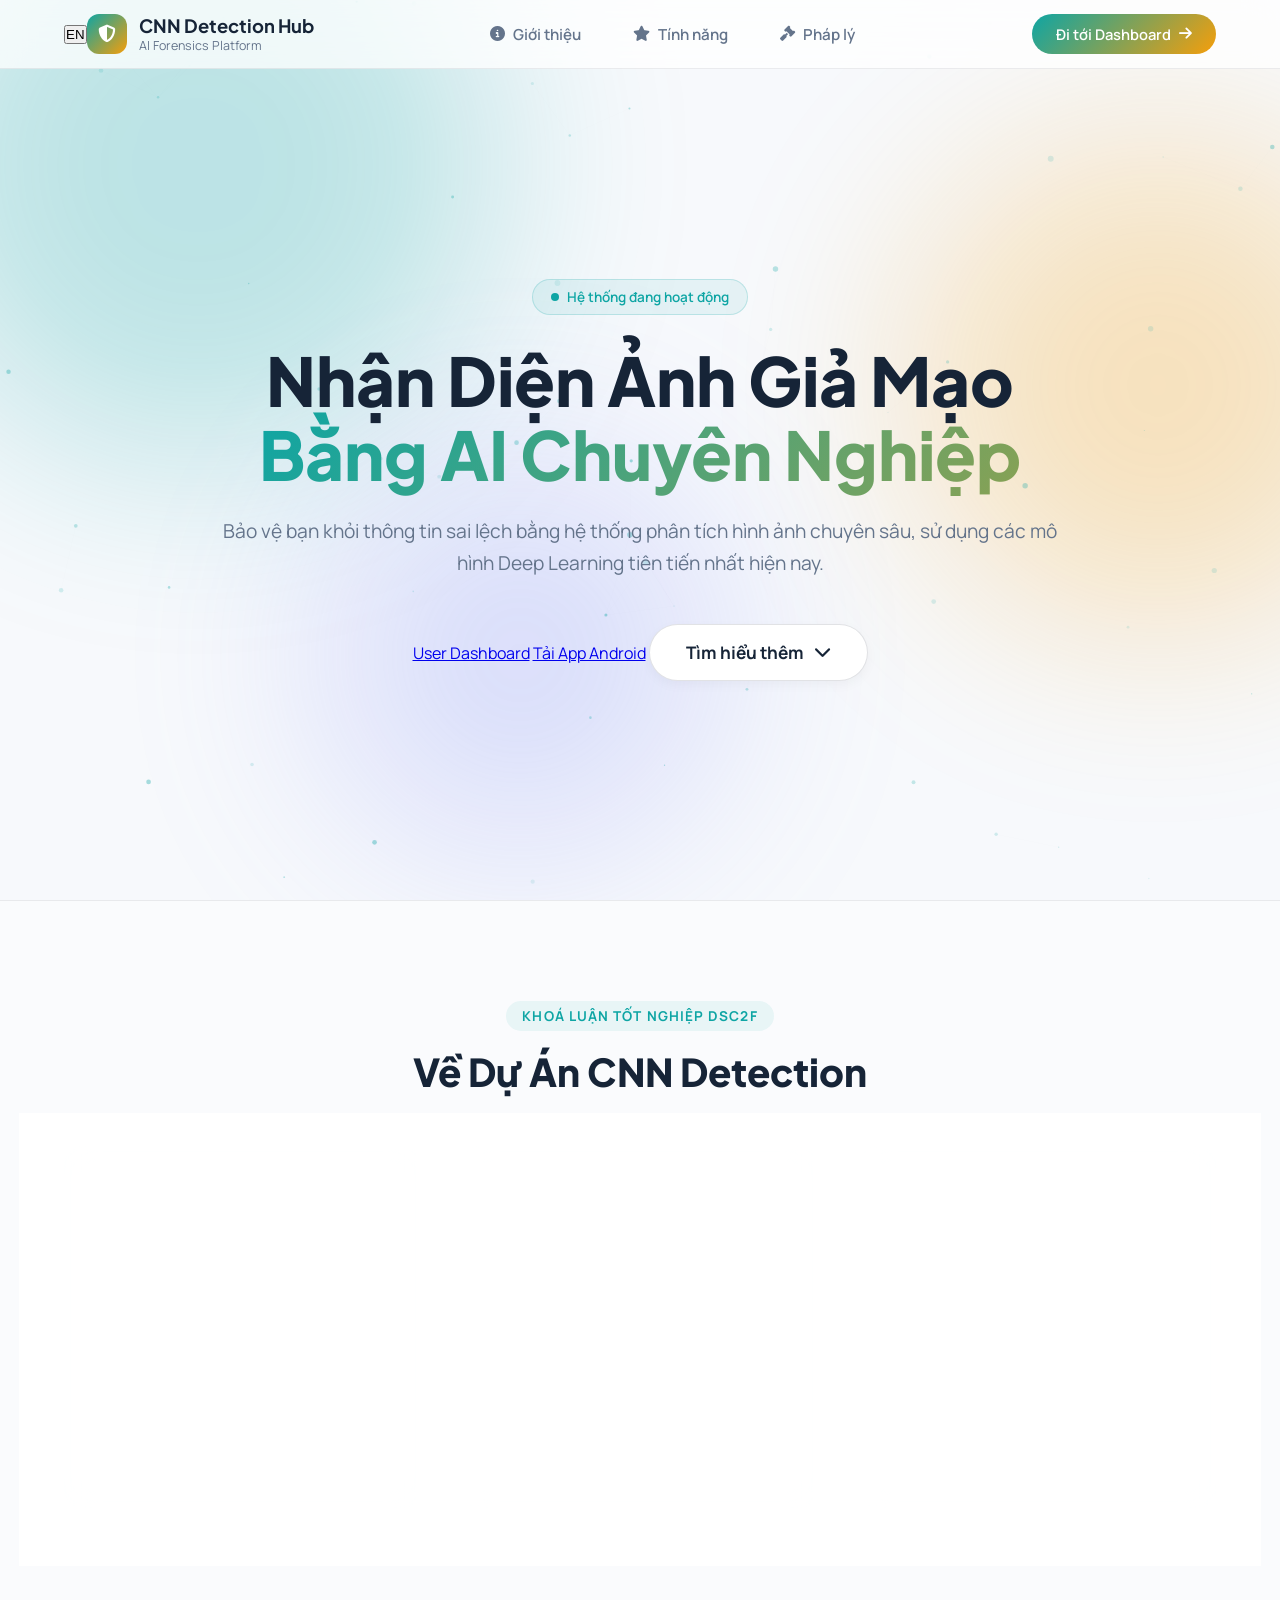
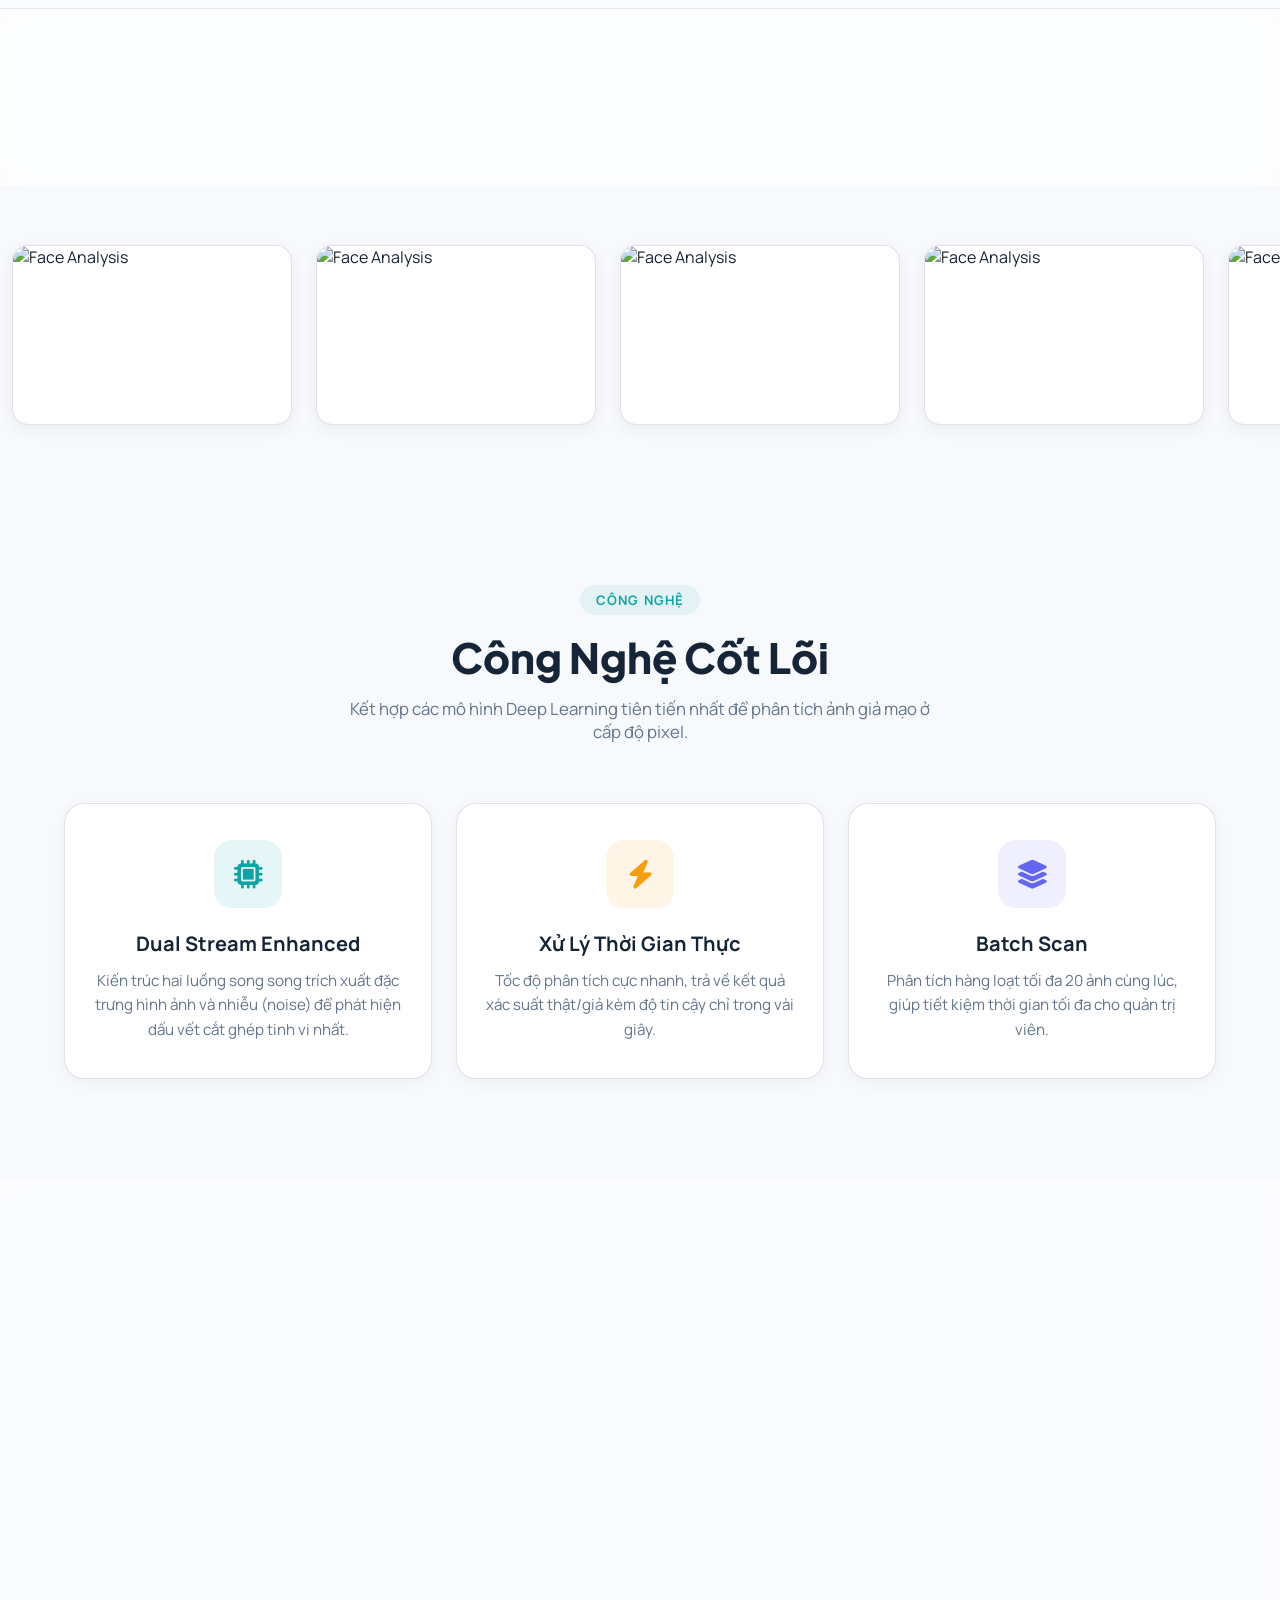
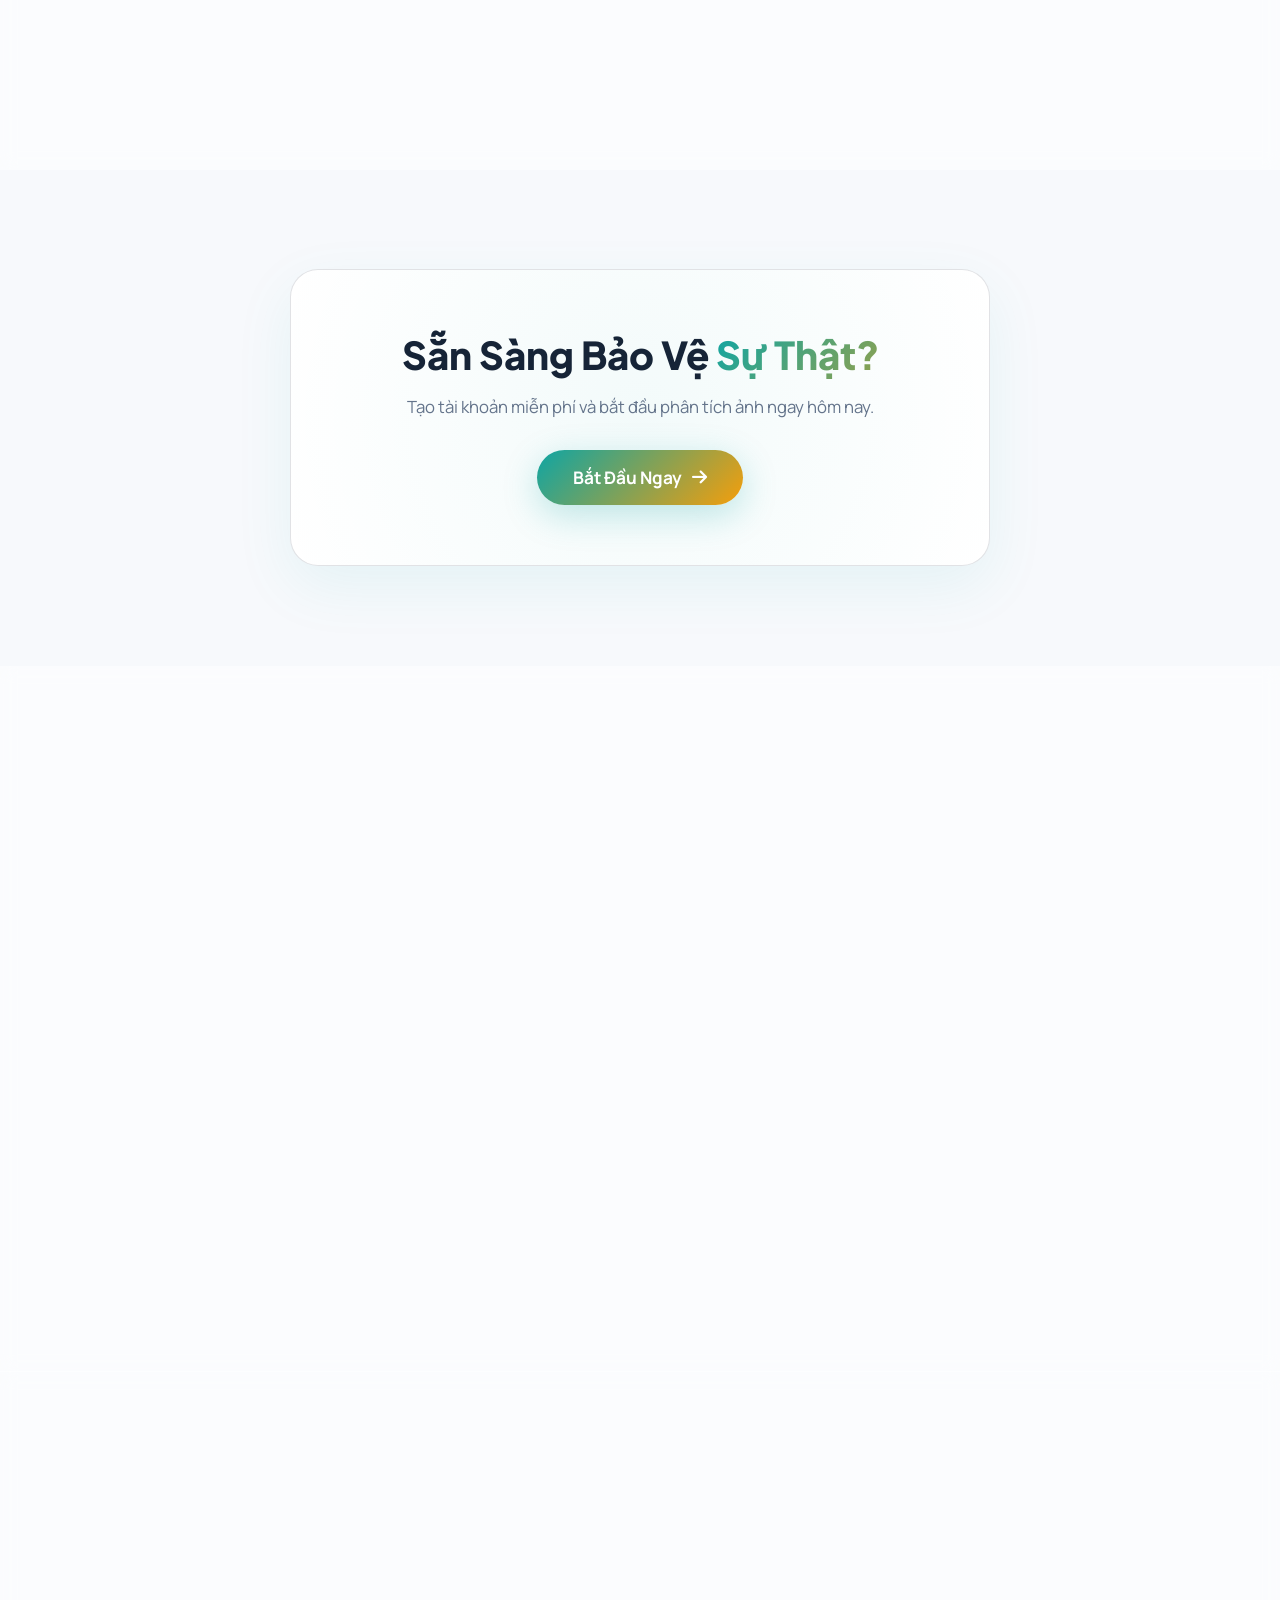
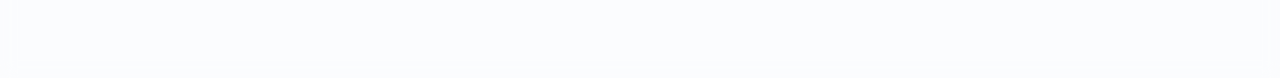
==== commit 7909facb: "fix: add missing i18n tags for navigation, legal section, and user payment history" ====
--- a/frontend/index.html
+++ b/frontend/index.html
@@ -1093,9 +1093,9 @@
         
         <nav class="desktop-nav">
             <ul class="nav-links" id="main-nav-links">
-                <li><a href="#section-about"><i class="fa-solid fa-circle-info"></i> Giới thiệu</a></li>
-                <li><a href="#features"><i class="fa-solid fa-star"></i> Tính năng</a></li>
-                <li><a href="#section-legal"><i class="fa-solid fa-gavel"></i> Pháp lý</a></li>
+                <li><a href="#section-about"><i class="fa-solid fa-circle-info"></i> <span data-i18n="nav_about">Giới thiệu</span></a></li>
+                <li><a href="#features"><i class="fa-solid fa-star"></i> <span data-i18n="nav_features">Tính năng</span></a></li>
+                <li><a href="#section-legal"><i class="fa-solid fa-gavel"></i> <span data-i18n="nav_legal">Pháp lý</span></a></li>
             </ul>
         </nav>
 
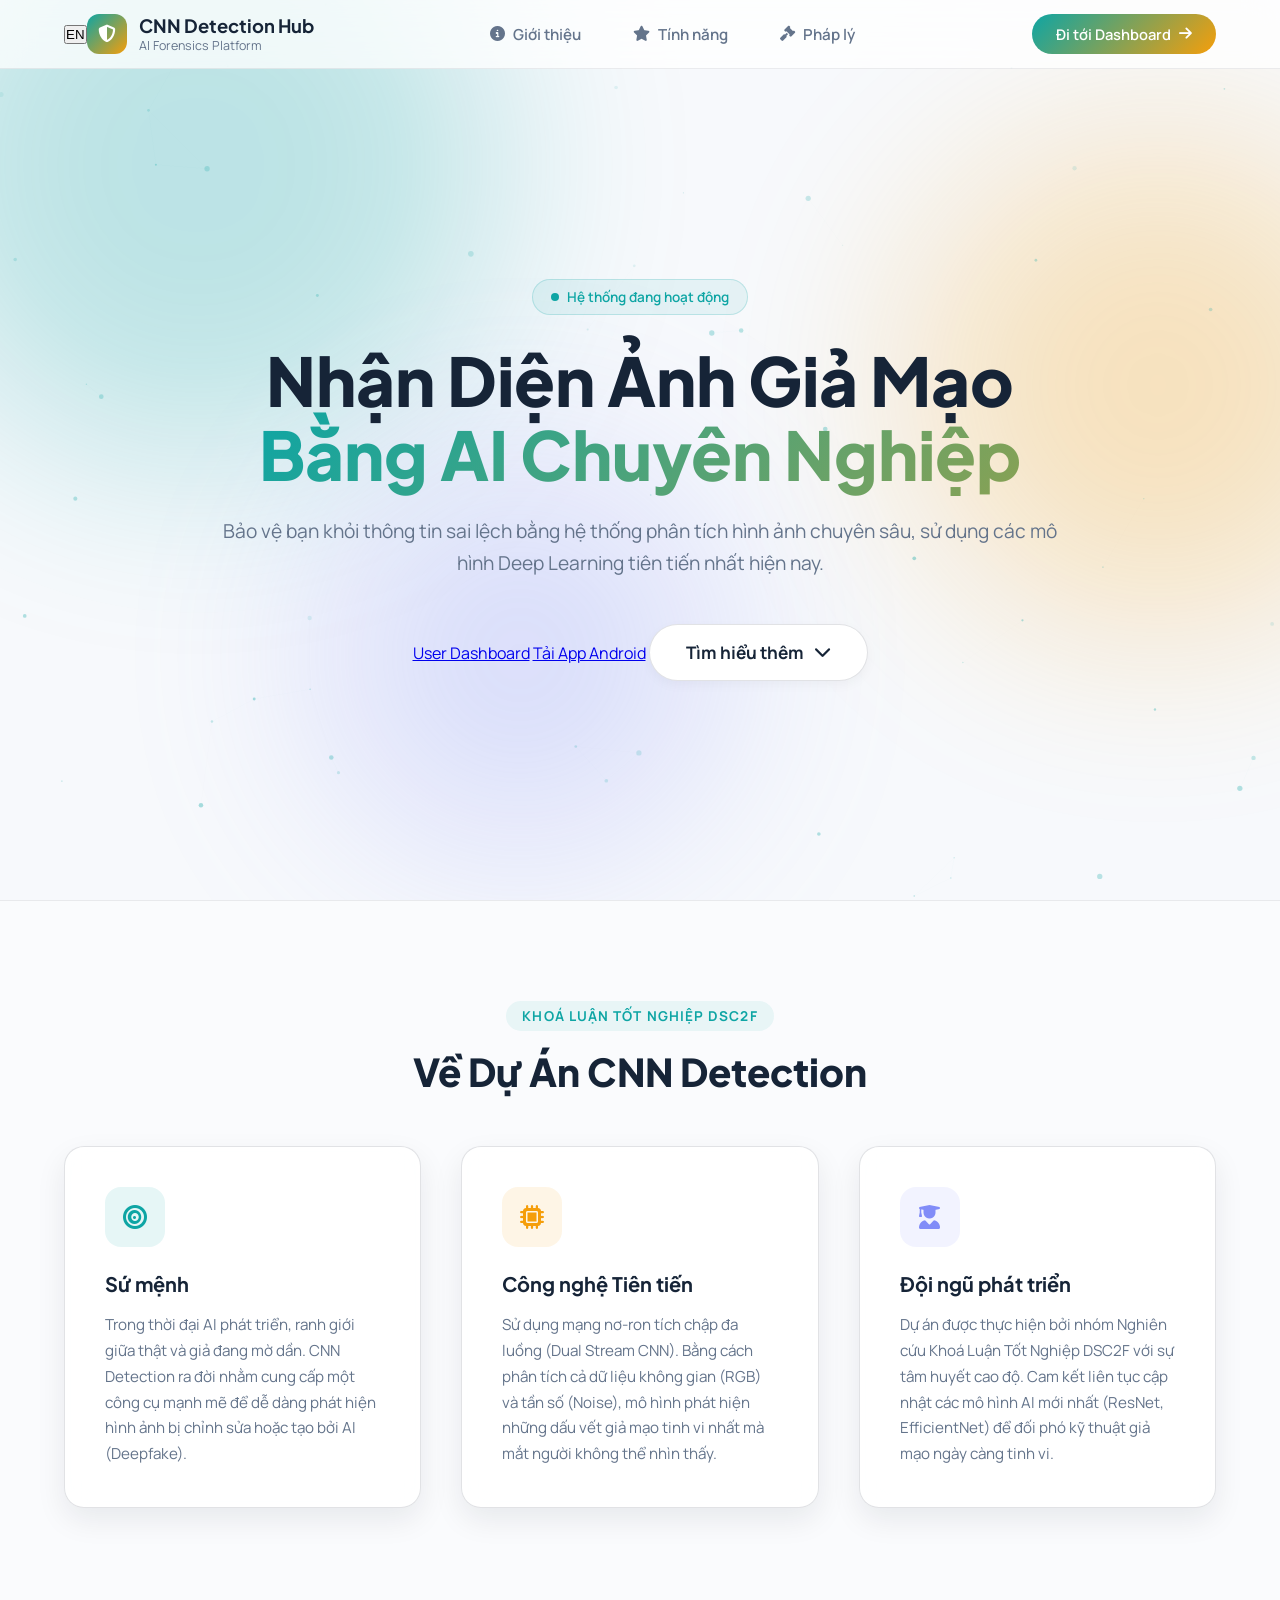
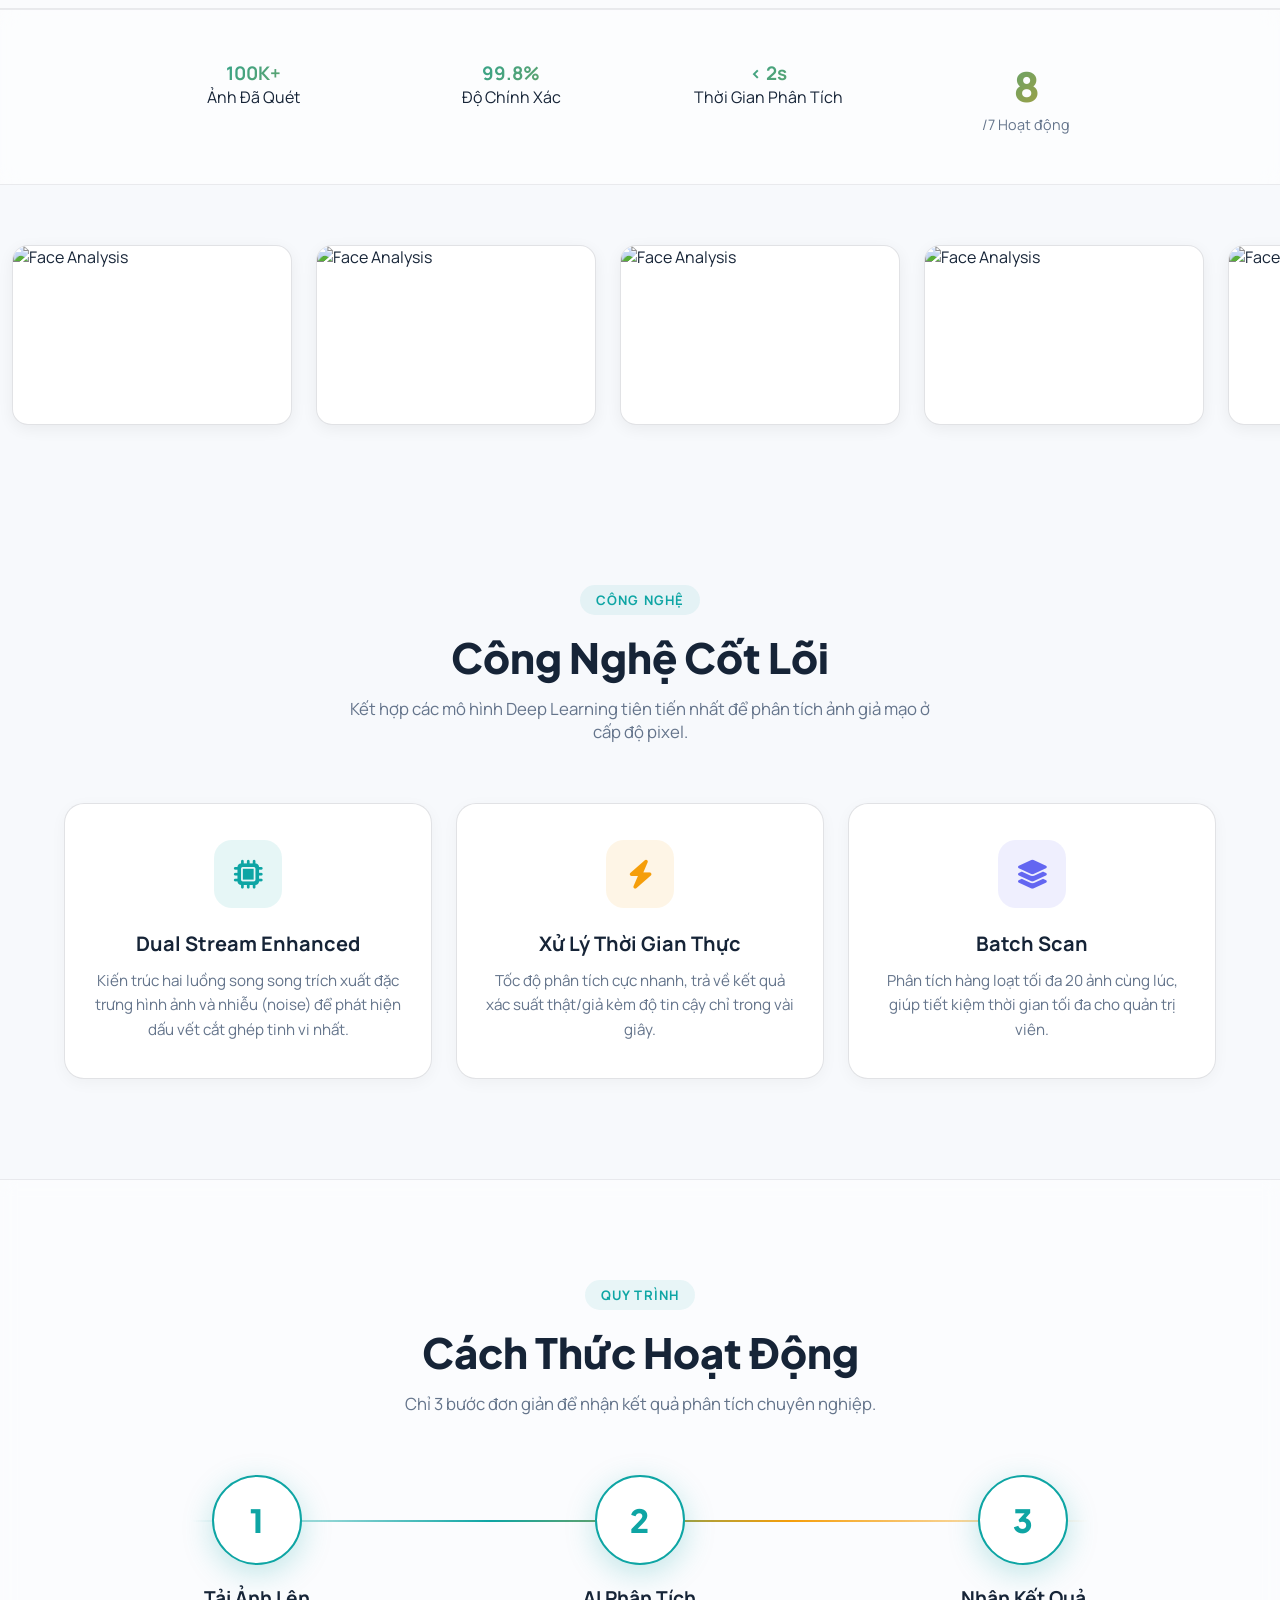
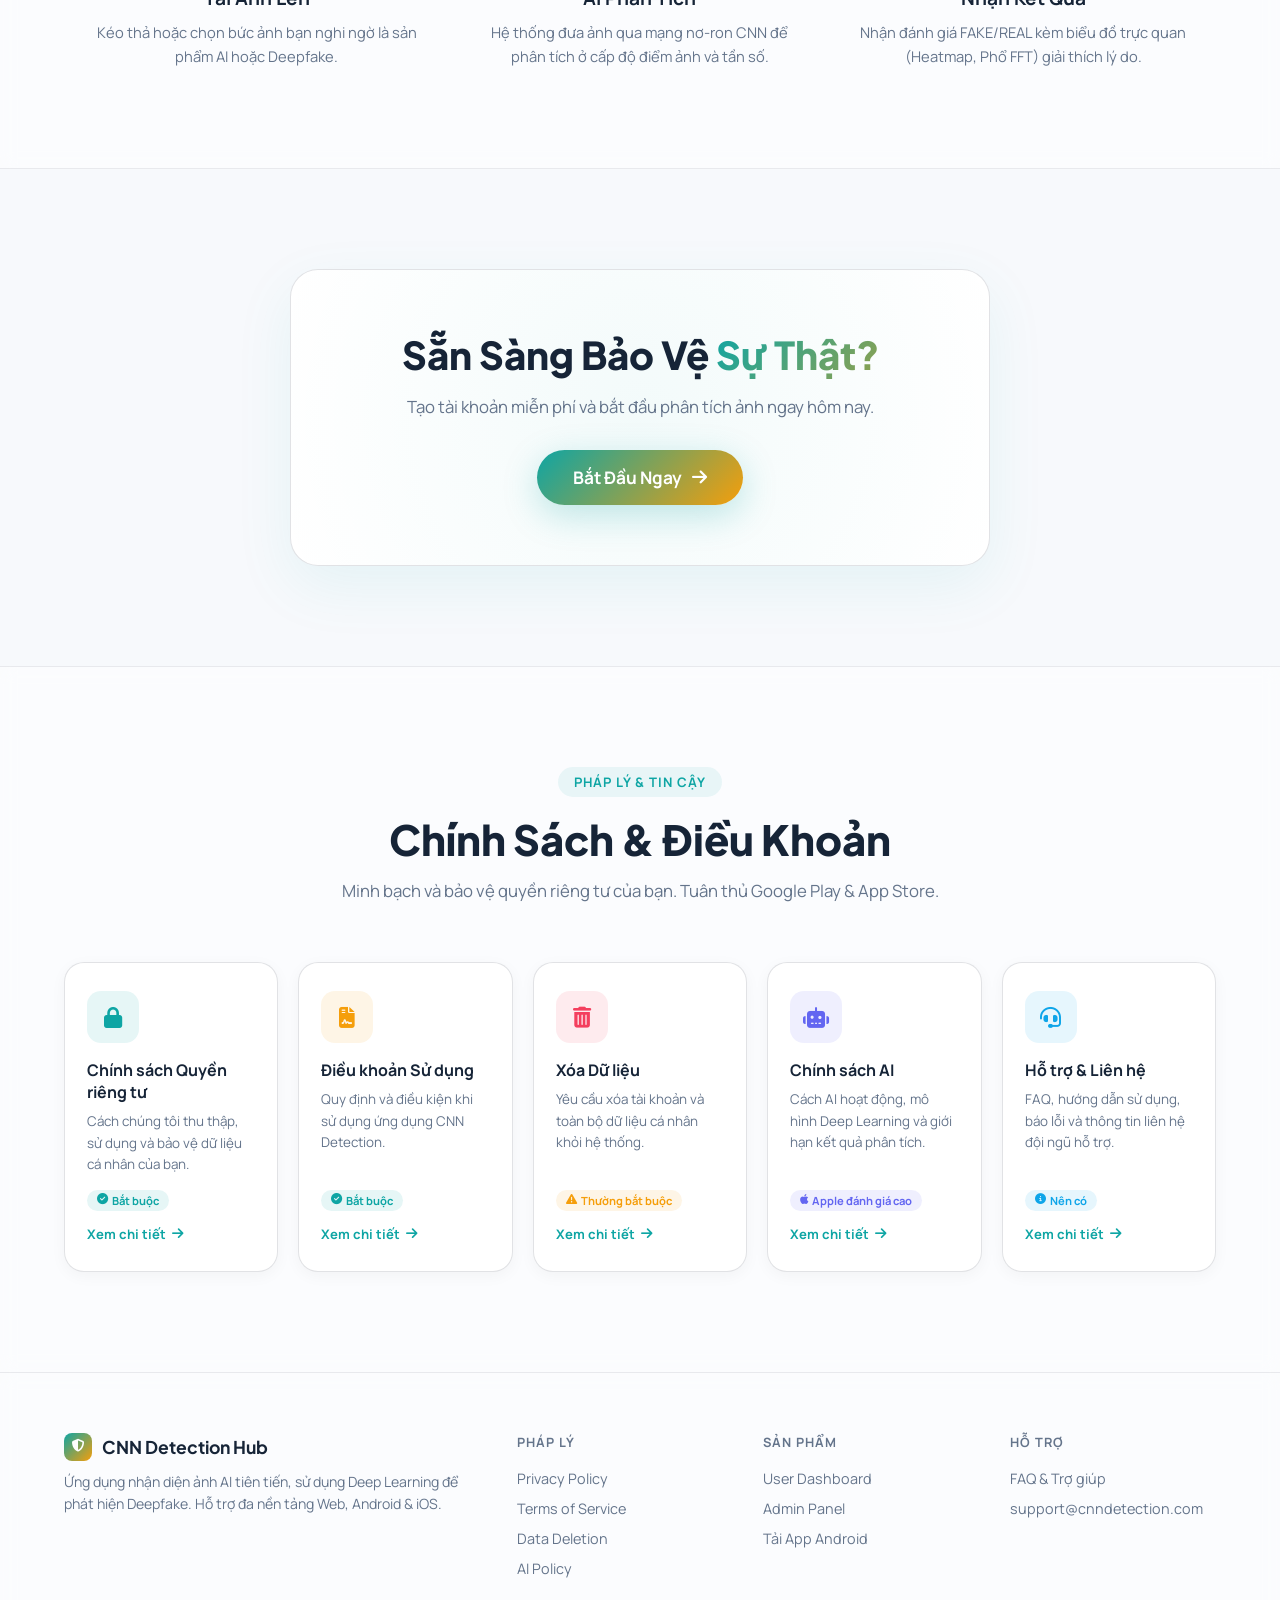
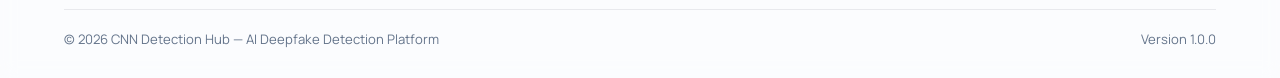
==== commit 31f80074: "fix: bump i18n version in index.html to clear browser cache" ====
--- a/frontend/index.html
+++ b/frontend/index.html
@@ -1528,7 +1528,7 @@
 
         // Scripts will be loaded here
     </script>
-    <script src="i18n.js?v=2.4"></script>
+    <script src="i18n.js?v=3.6"></script>
     <script src="config-loader.js?v=2.1"></script>
 
     <!-- LEGAL MODAL -->
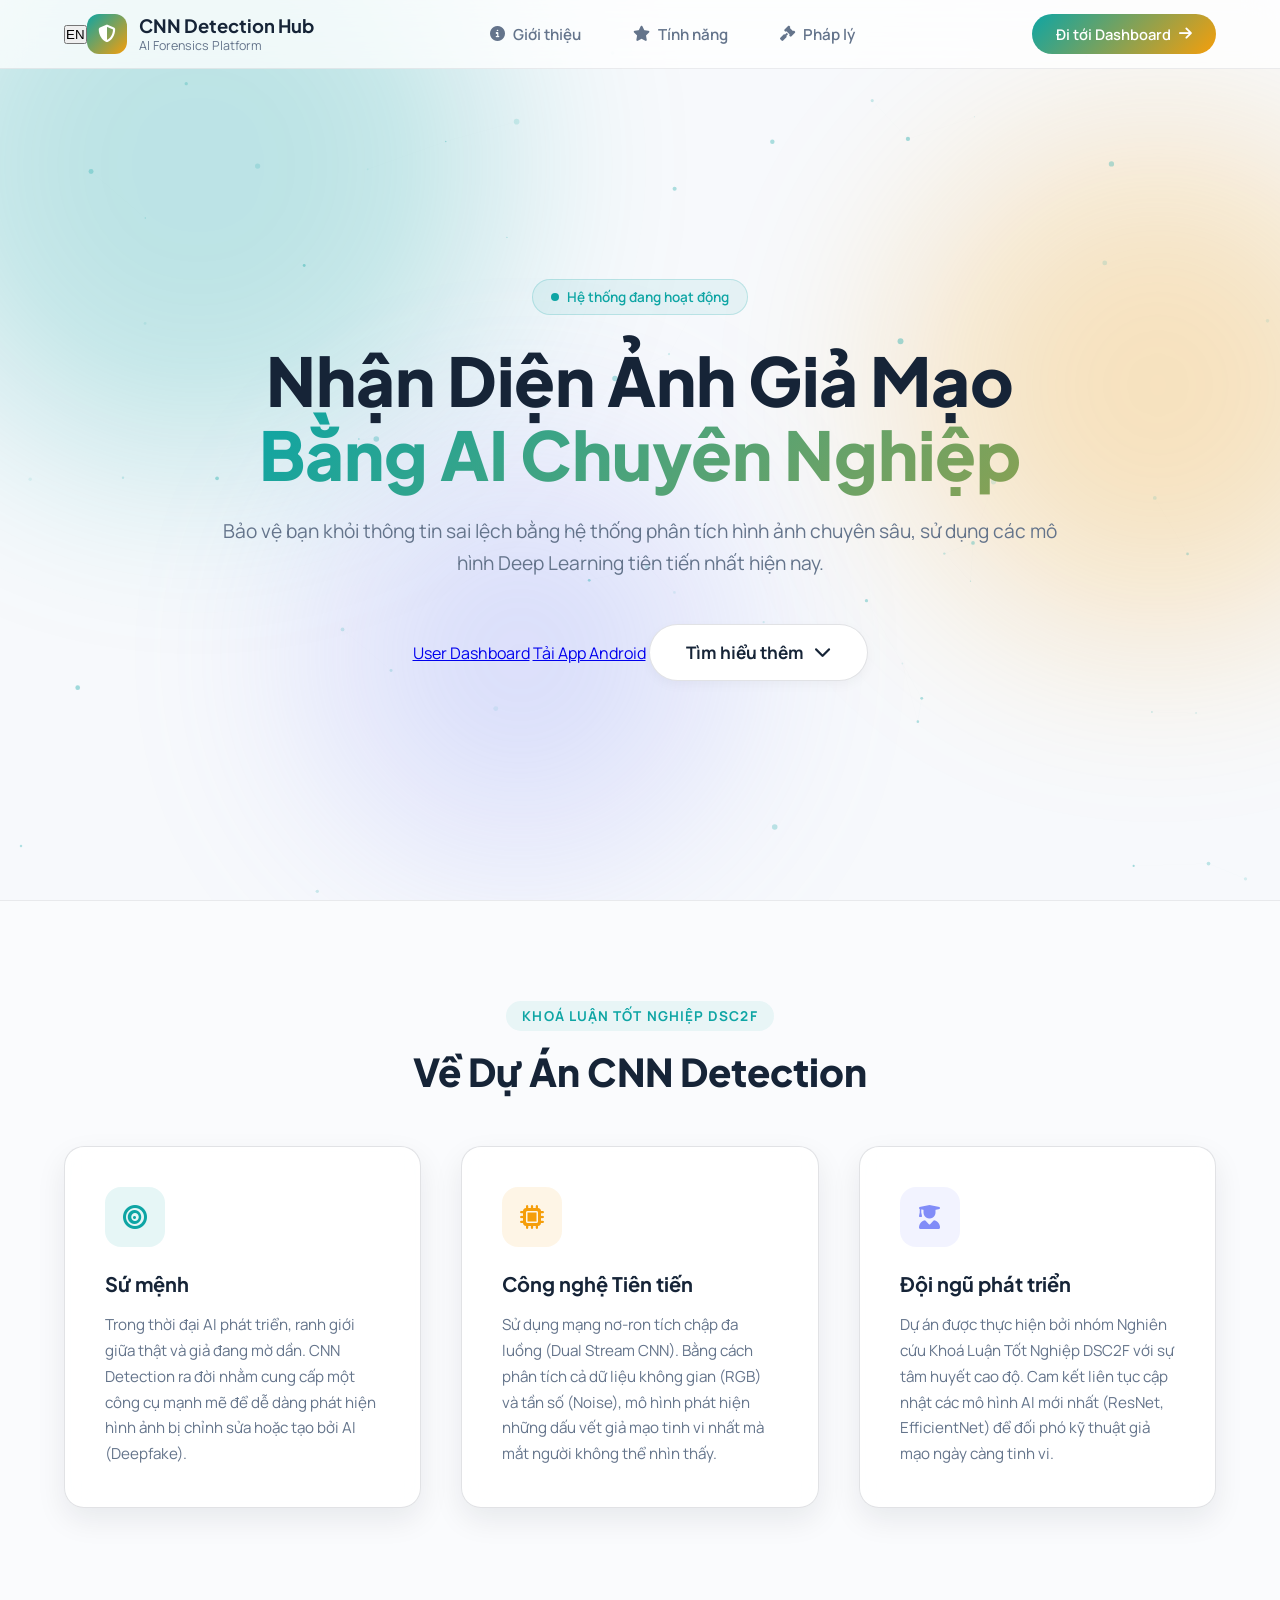
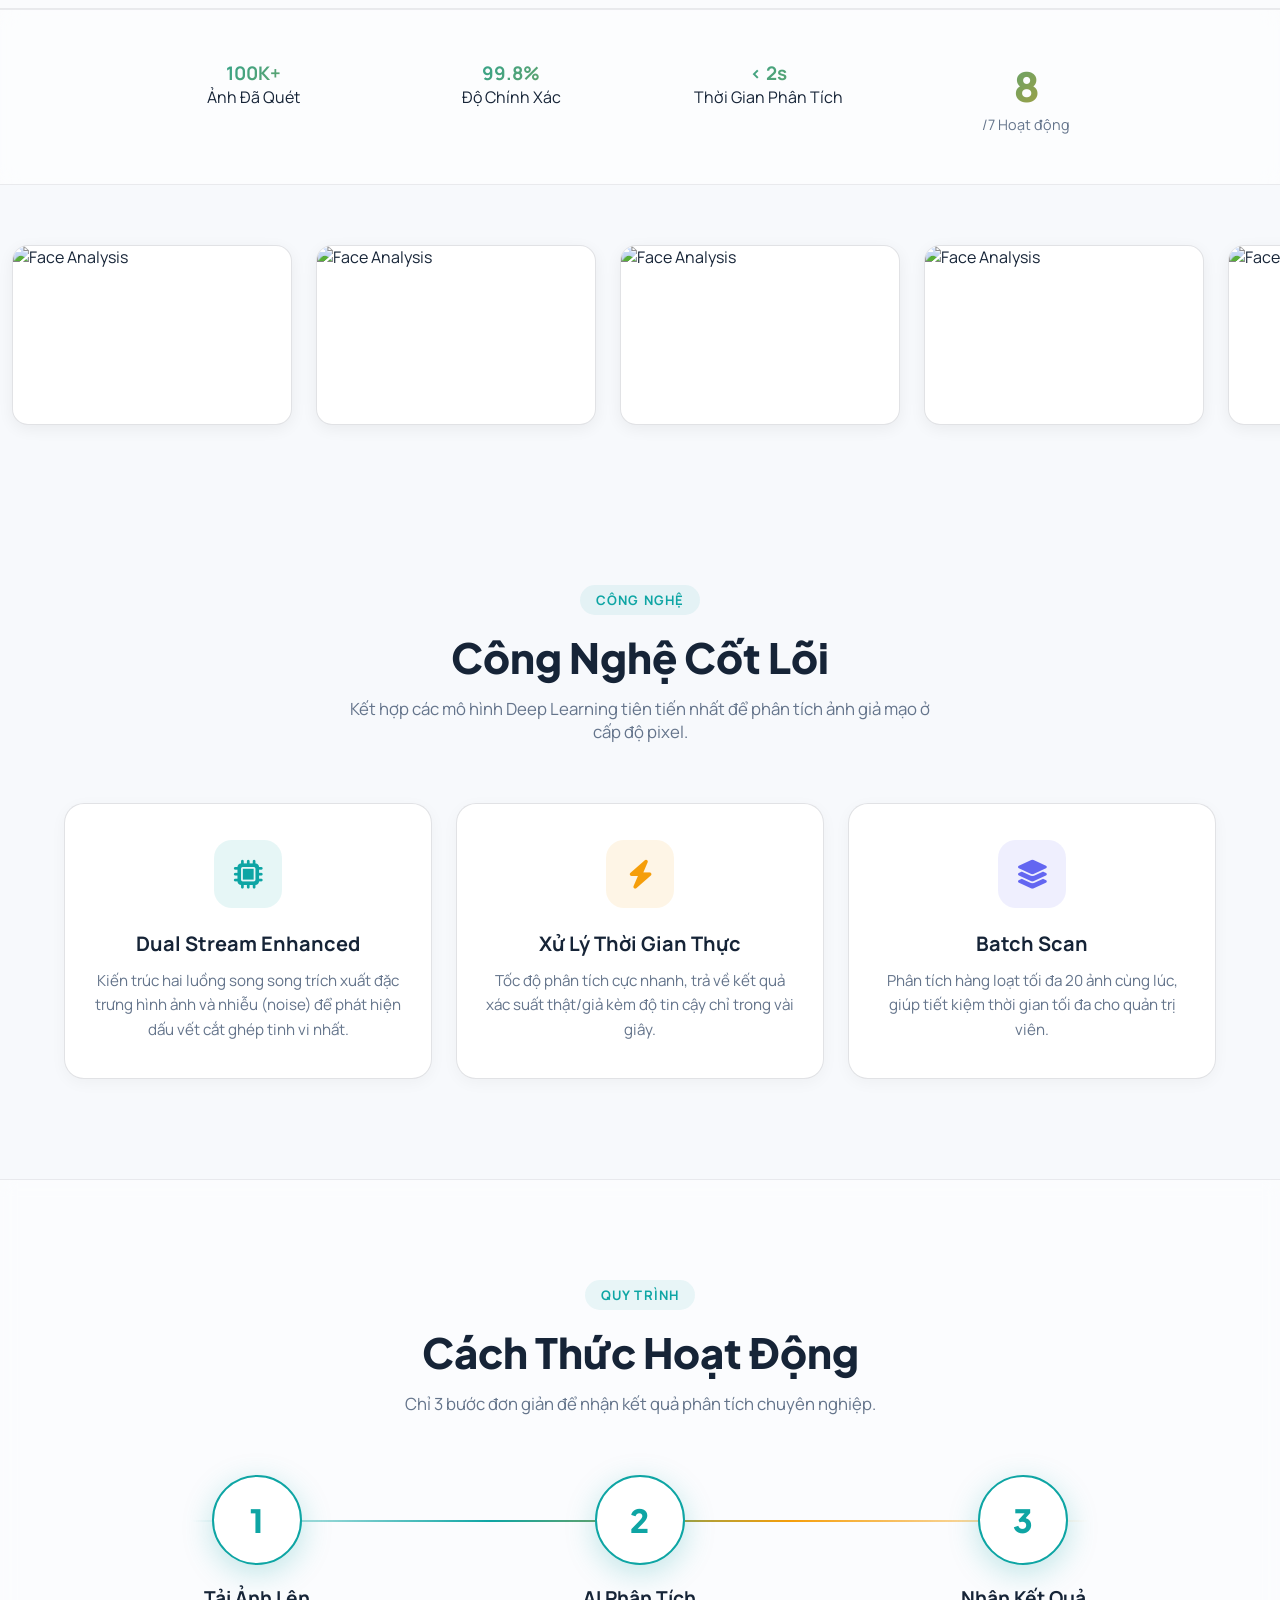
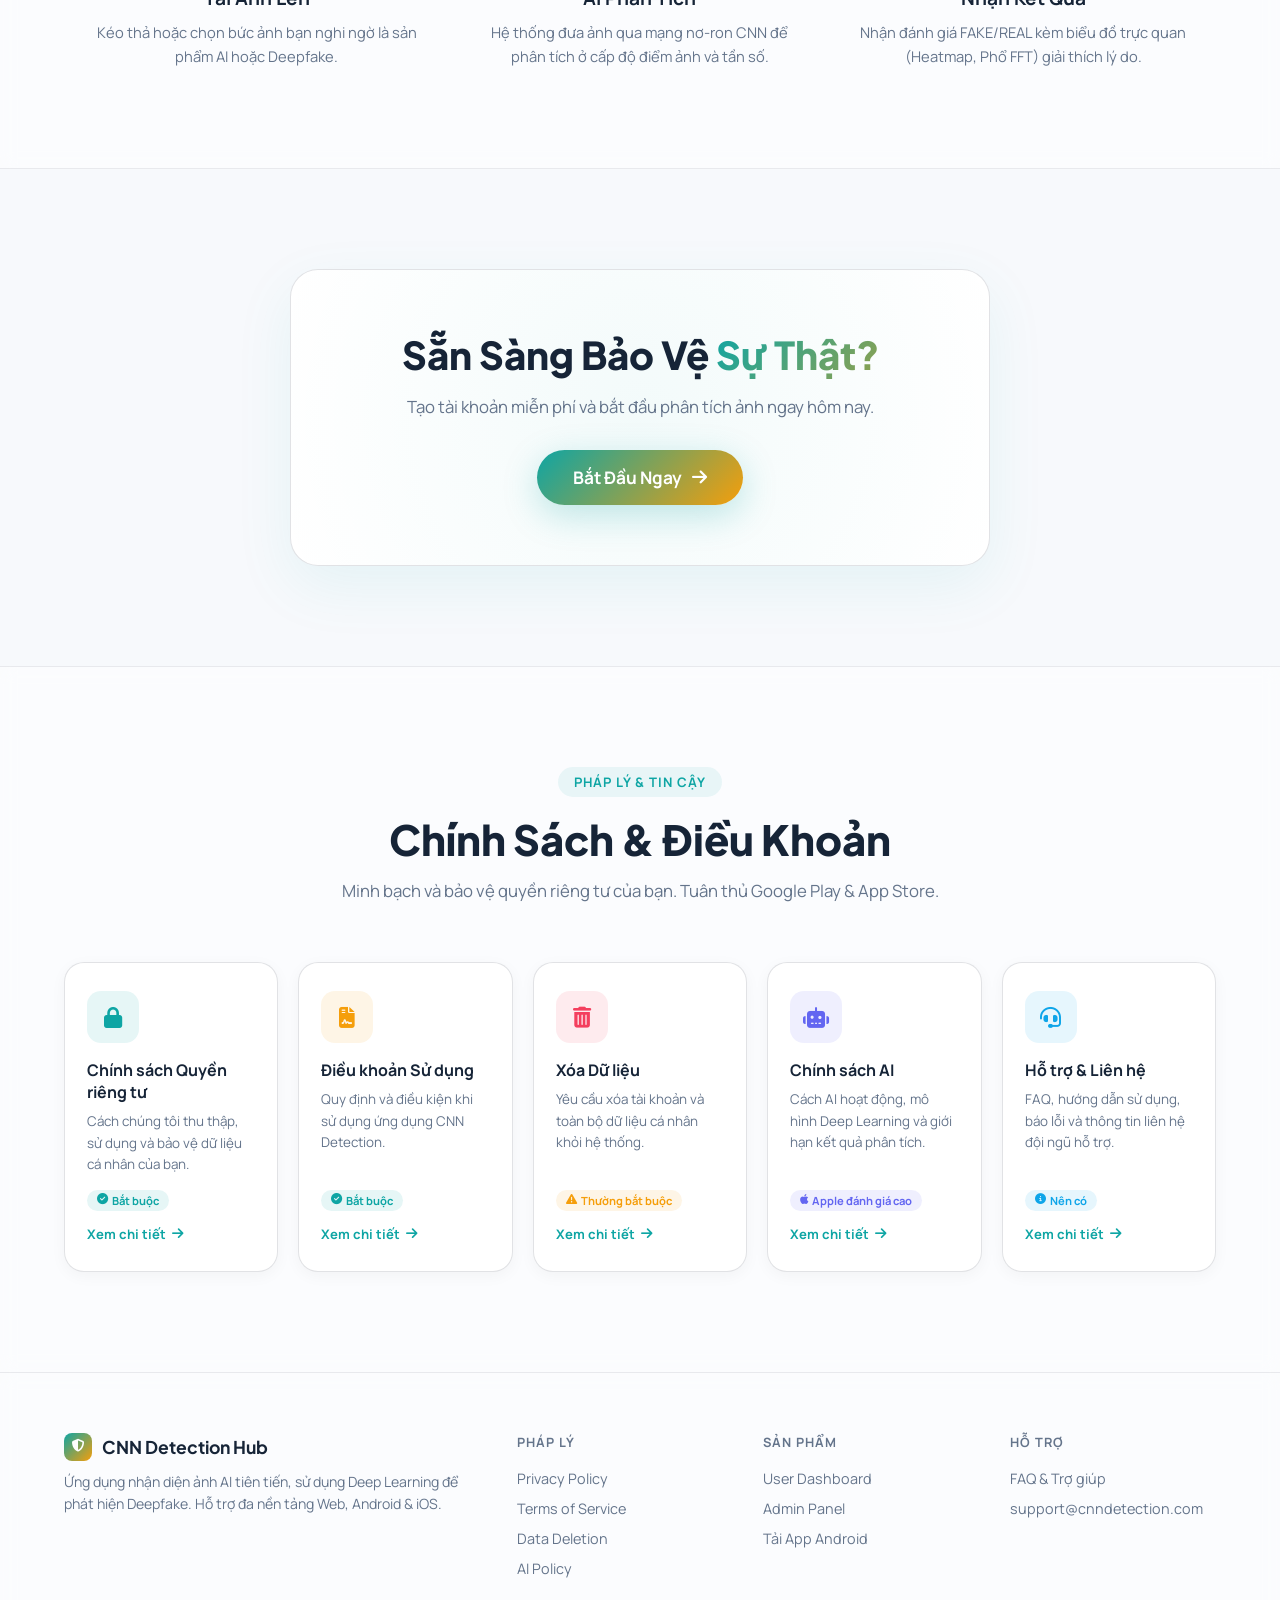
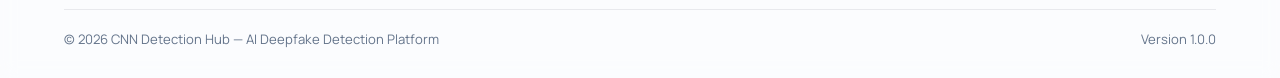
==== commit d5f3f520: "fix: add missing translations for page modal, notification modal, and learn more button" ====
--- a/frontend/index.html
+++ b/frontend/index.html
@@ -1124,7 +1124,7 @@
             <a href="https://drive.google.com/uc?export=download&id=181LrX3dQ_Sjtz2_kBJ8Rpjrkhwi74NUy" class="btn-download" data-i18n="lp_nav_download">Tải App Android</a></i>
                 </a>
                 <a href="#features" class="btn-hero btn-hero-secondary">
-                    Tìm hiểu thêm <i class="fa-solid fa-chevron-down"></i>
+                    <span data-i18n="btn_learn_more">Tìm hiểu thêm</span> <i class="fa-solid fa-chevron-down"></i>
                 </a>
             </div>
         </div>
@@ -1528,7 +1528,7 @@
 
         // Scripts will be loaded here
     </script>
-    <script src="i18n.js?v=3.6"></script>
+    <script src="i18n.js?v=3.7"></script>
     <script src="config-loader.js?v=2.1"></script>
 
     <!-- LEGAL MODAL -->
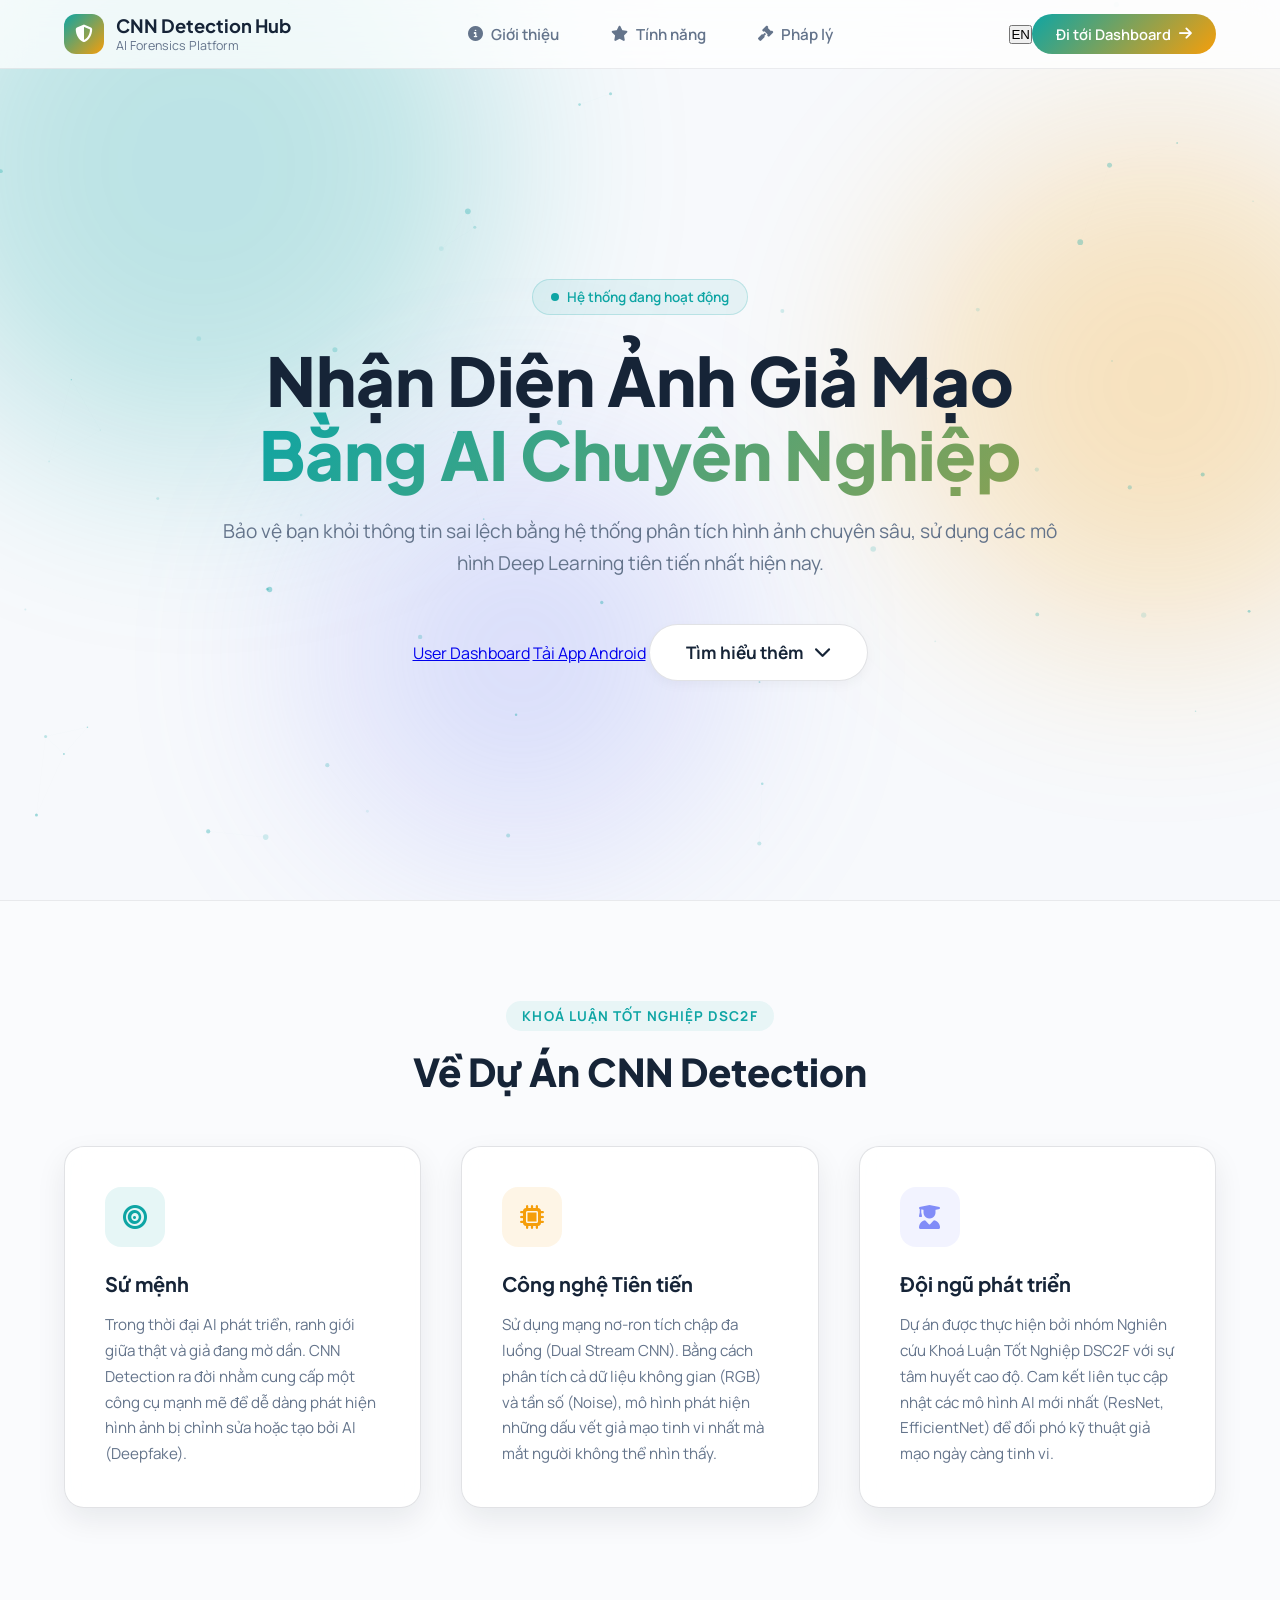
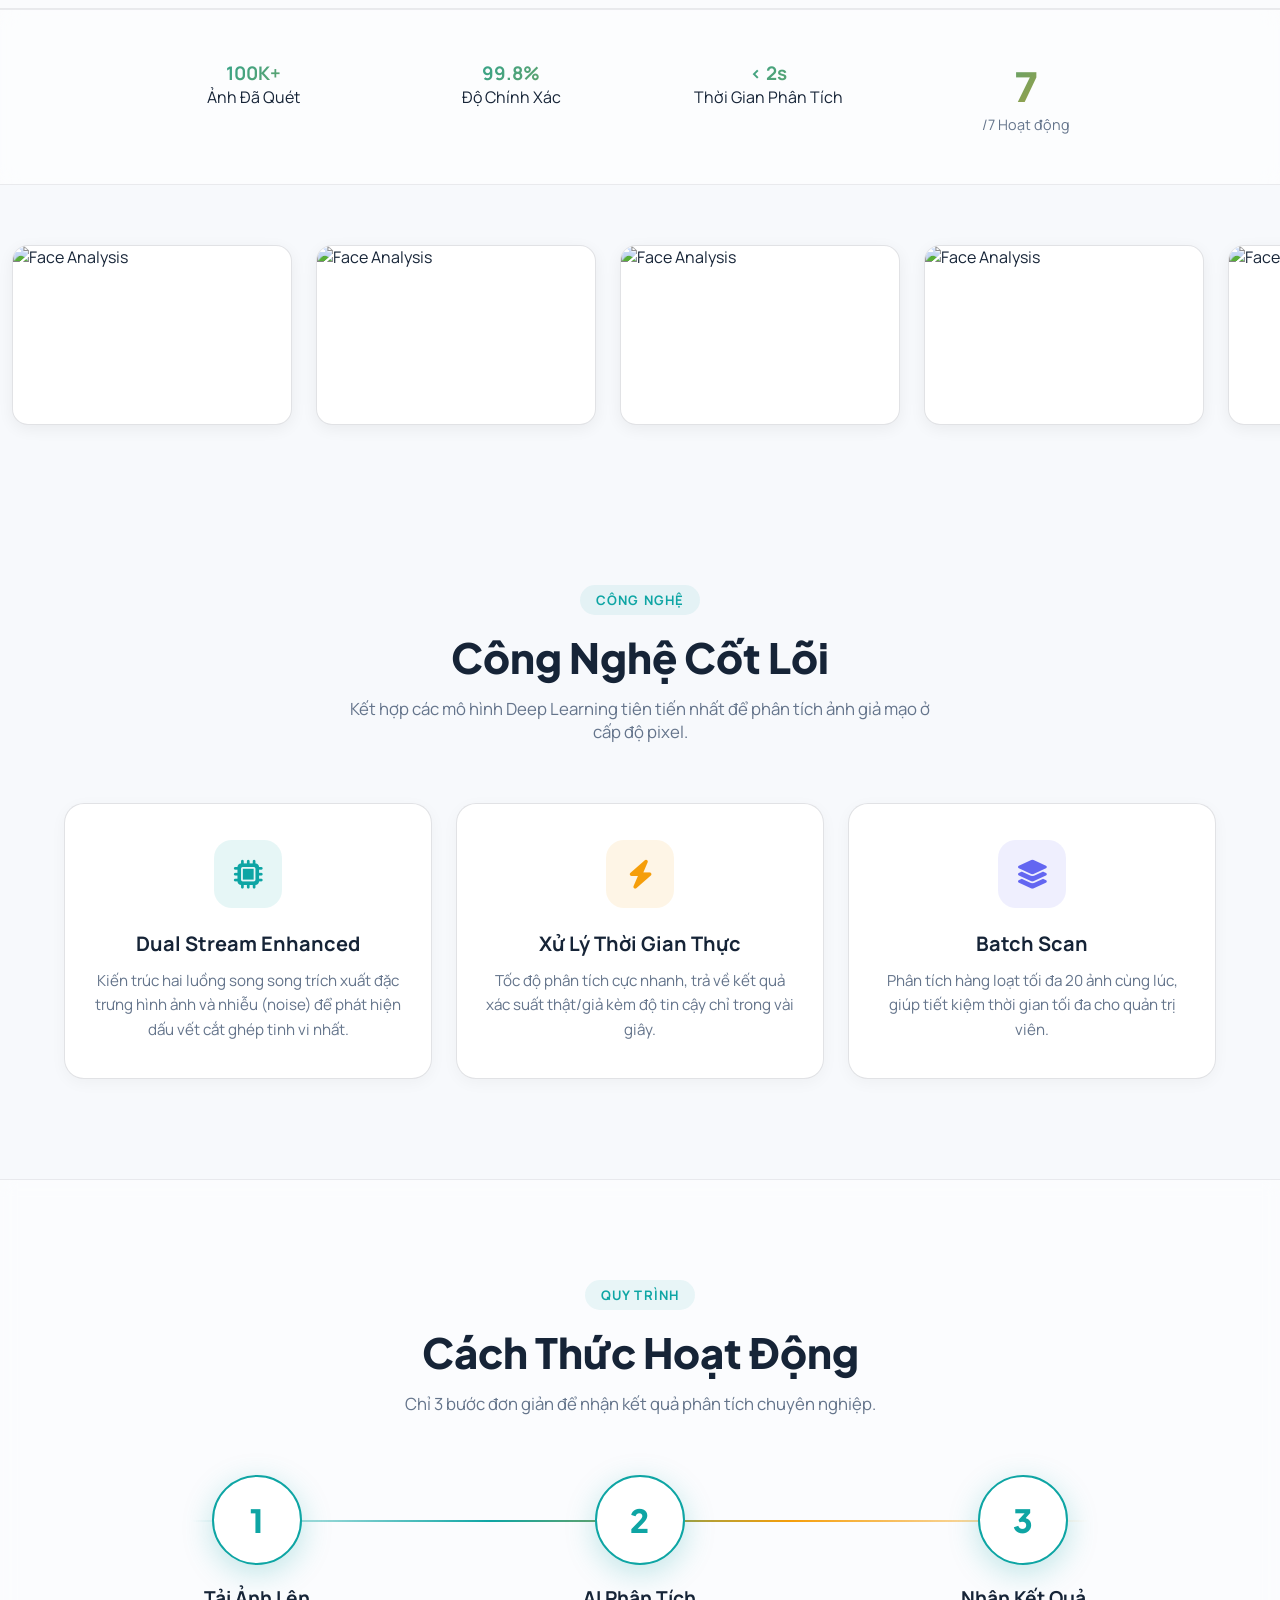
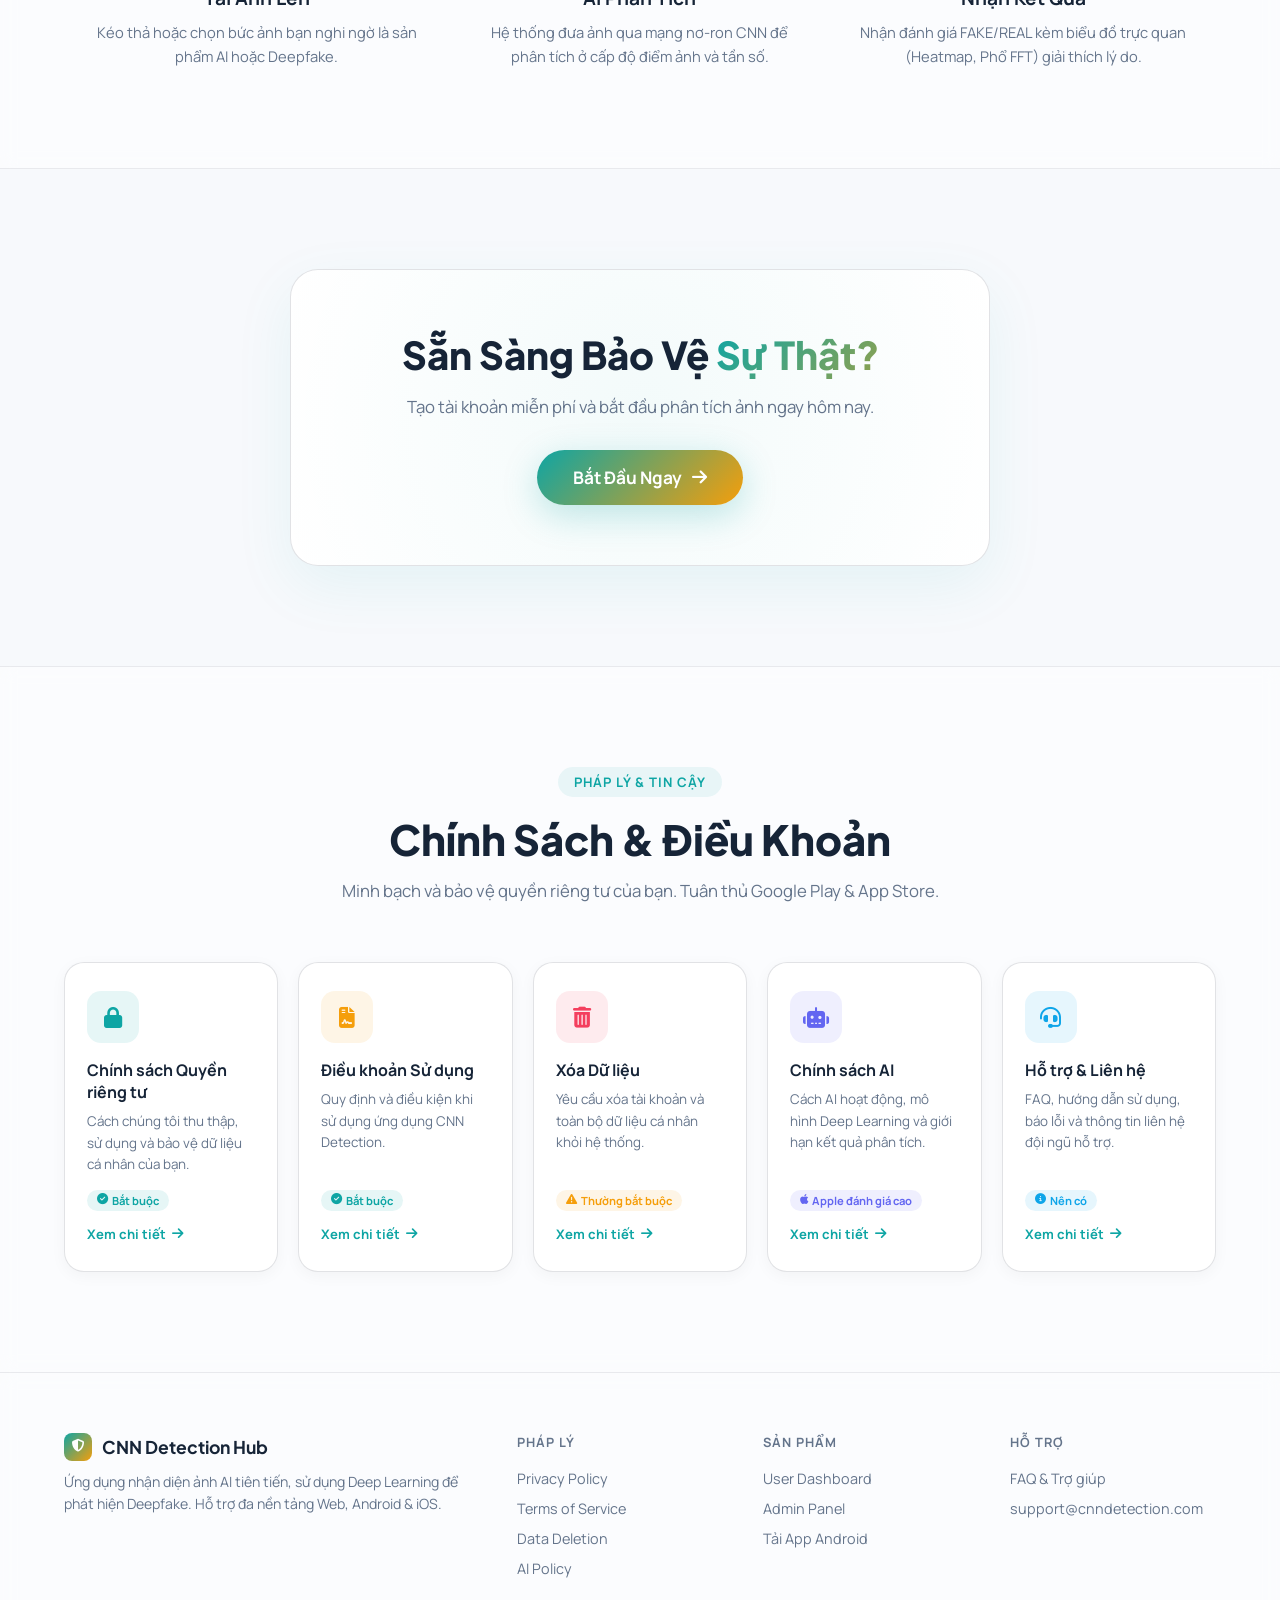
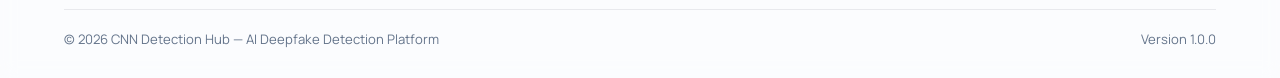
==== commit 75696794: "style: move language toggle button next to 'Go to Dashboard' on index and to the end of site-nav on " ====
--- a/frontend/index.html
+++ b/frontend/index.html
@@ -1528,7 +1528,7 @@
 
         // Scripts will be loaded here
     </script>
-    <script src="i18n.js?v=3.7"></script>
+    <script src="i18n.js?v=3.8"></script>
     <script src="config-loader.js?v=2.1"></script>
 
     <!-- LEGAL MODAL -->
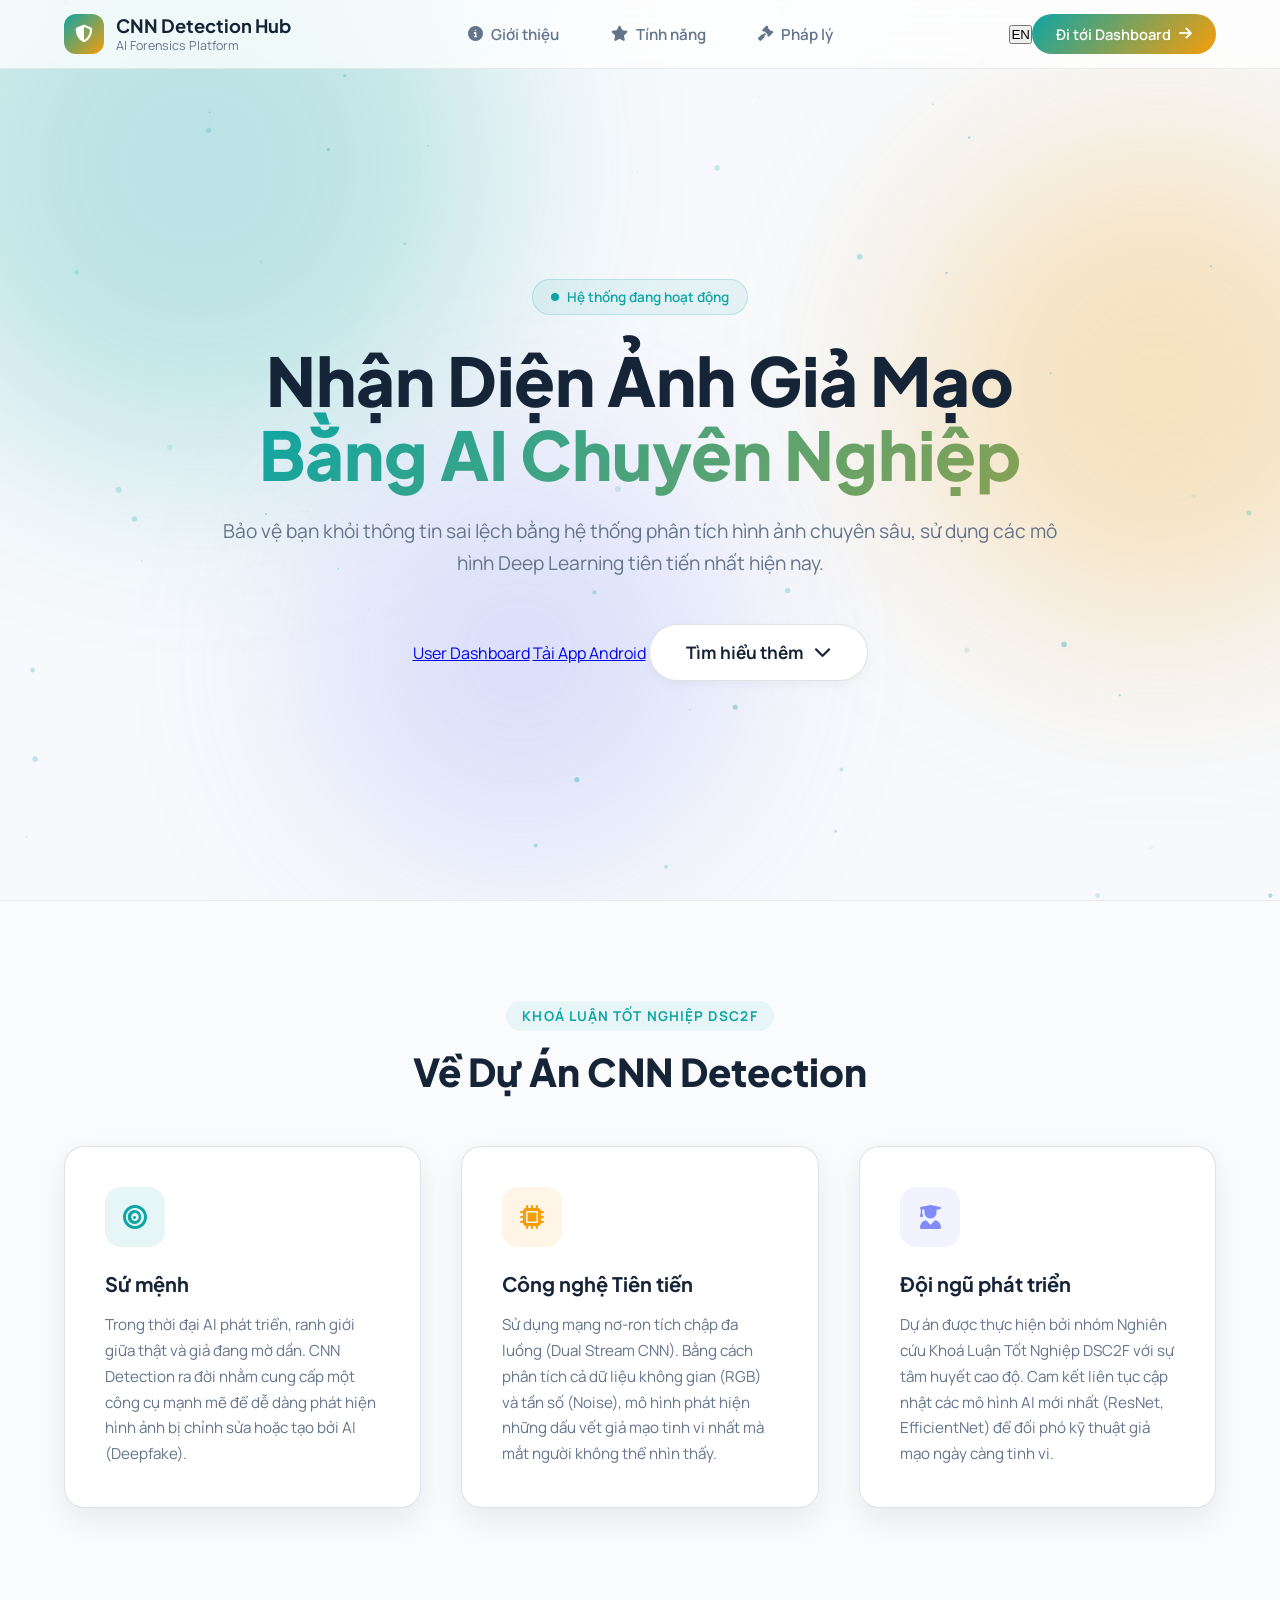
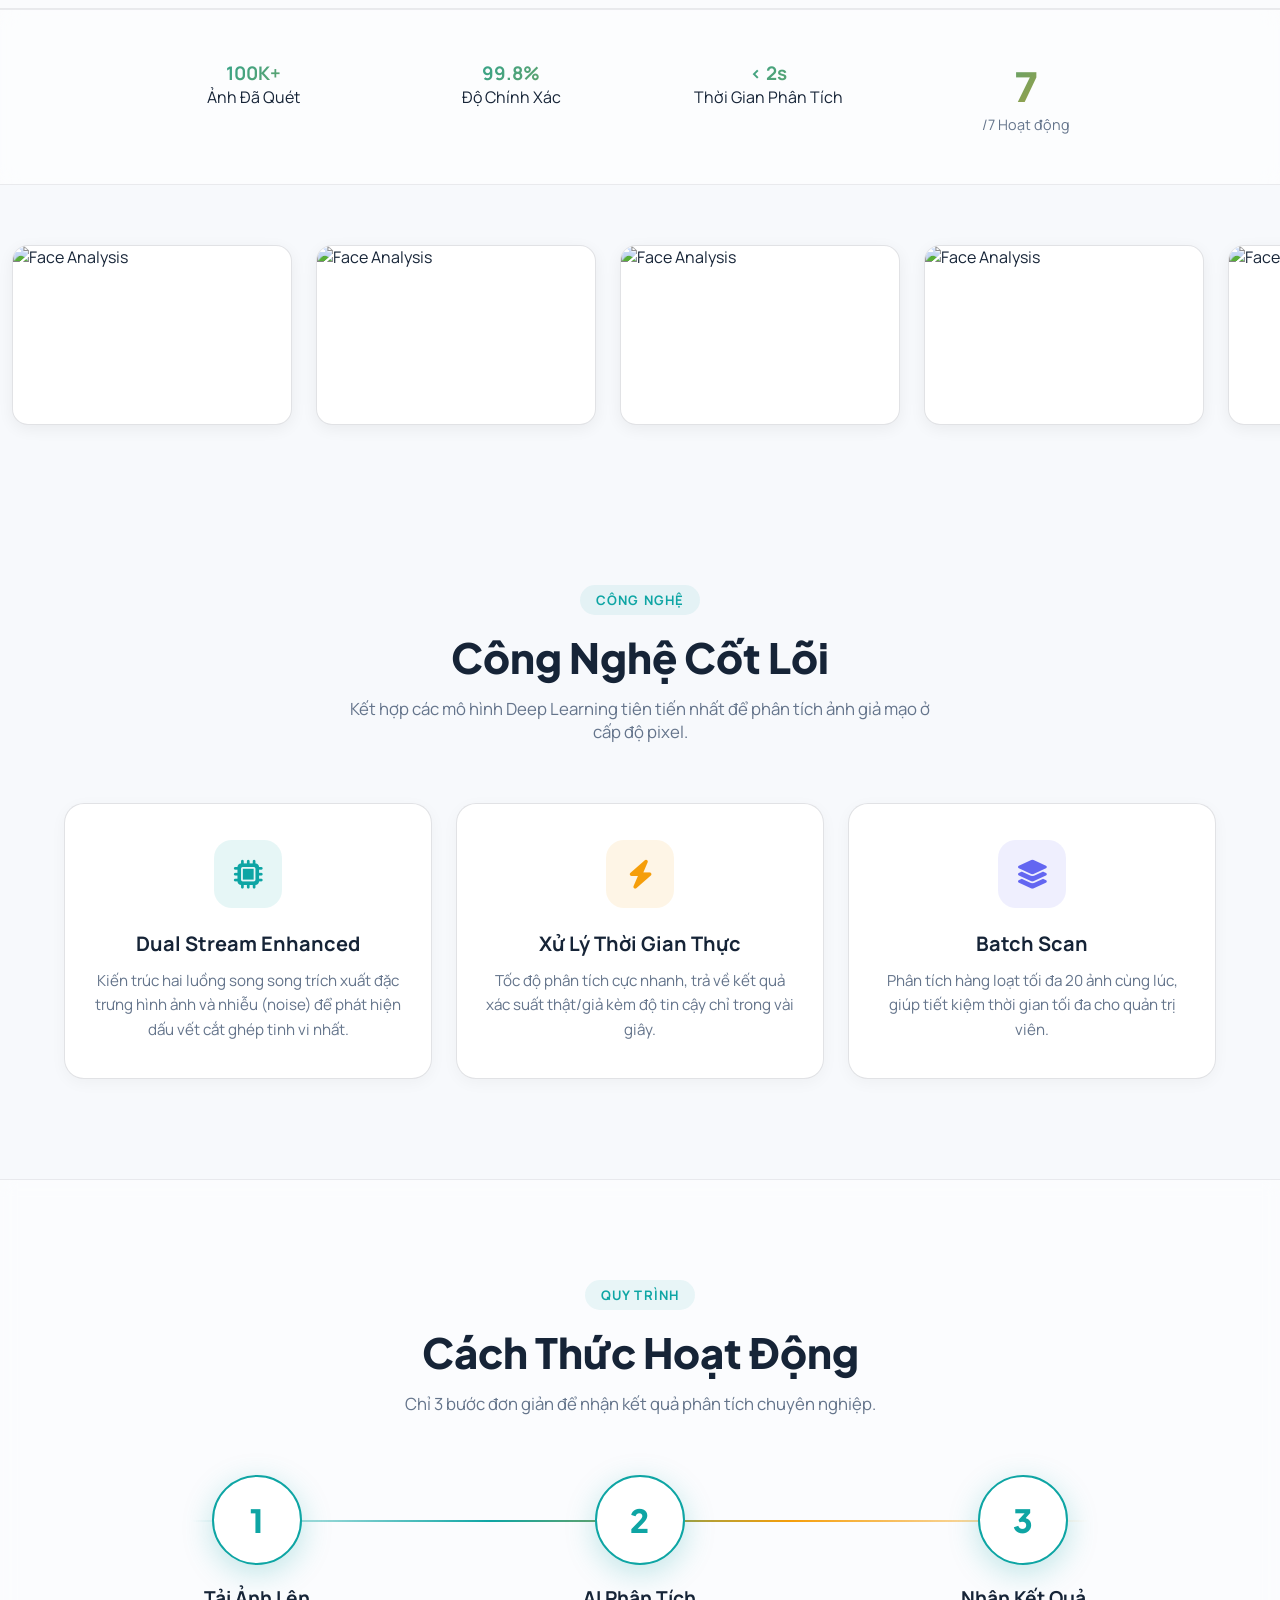
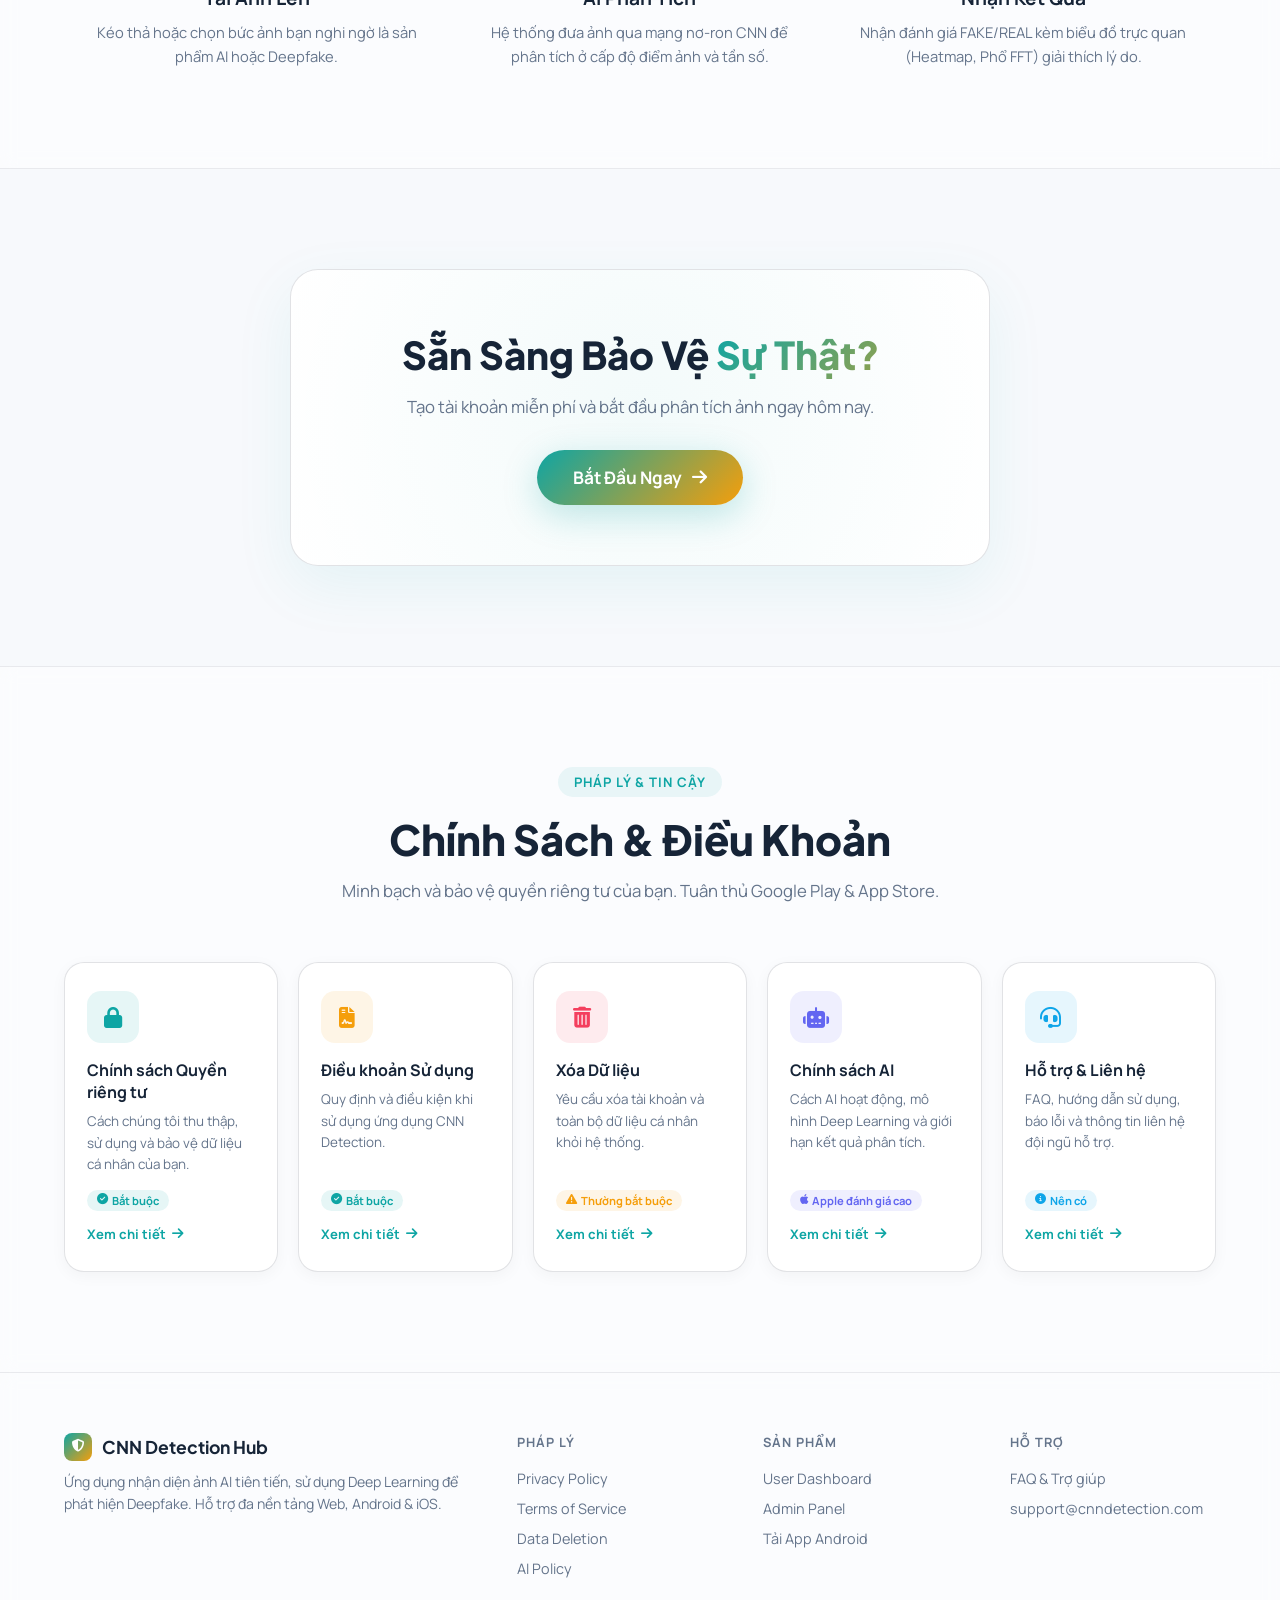
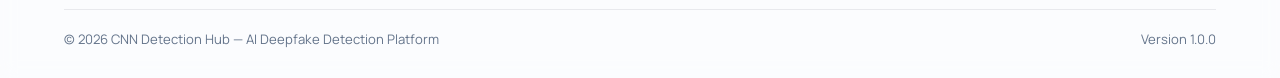
==== commit f4a7f87a: "fix: add translations for single scan, batch scan, and profile modal" ====
--- a/frontend/index.html
+++ b/frontend/index.html
@@ -1528,7 +1528,7 @@
 
         // Scripts will be loaded here
     </script>
-    <script src="i18n.js?v=3.8"></script>
+    <script src="i18n.js?v=3.9"></script>
     <script src="config-loader.js?v=2.1"></script>
 
     <!-- LEGAL MODAL -->
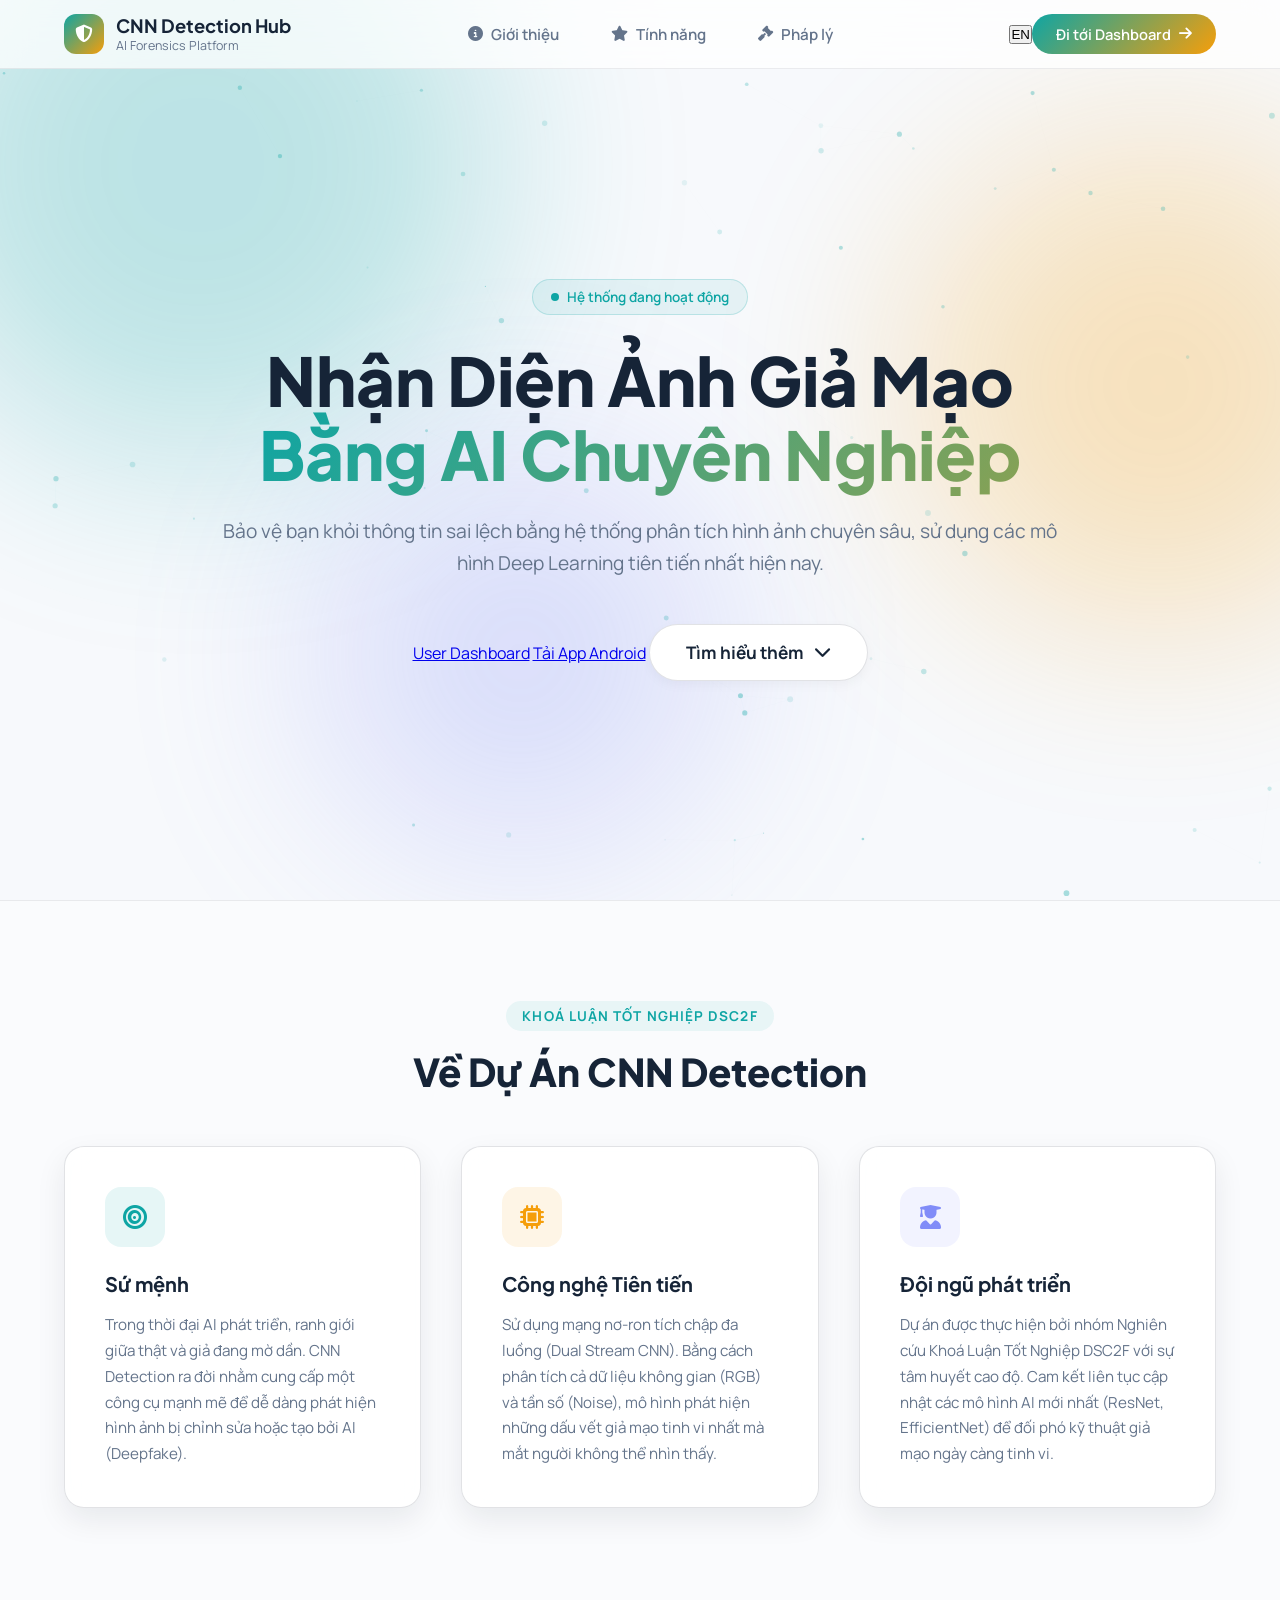
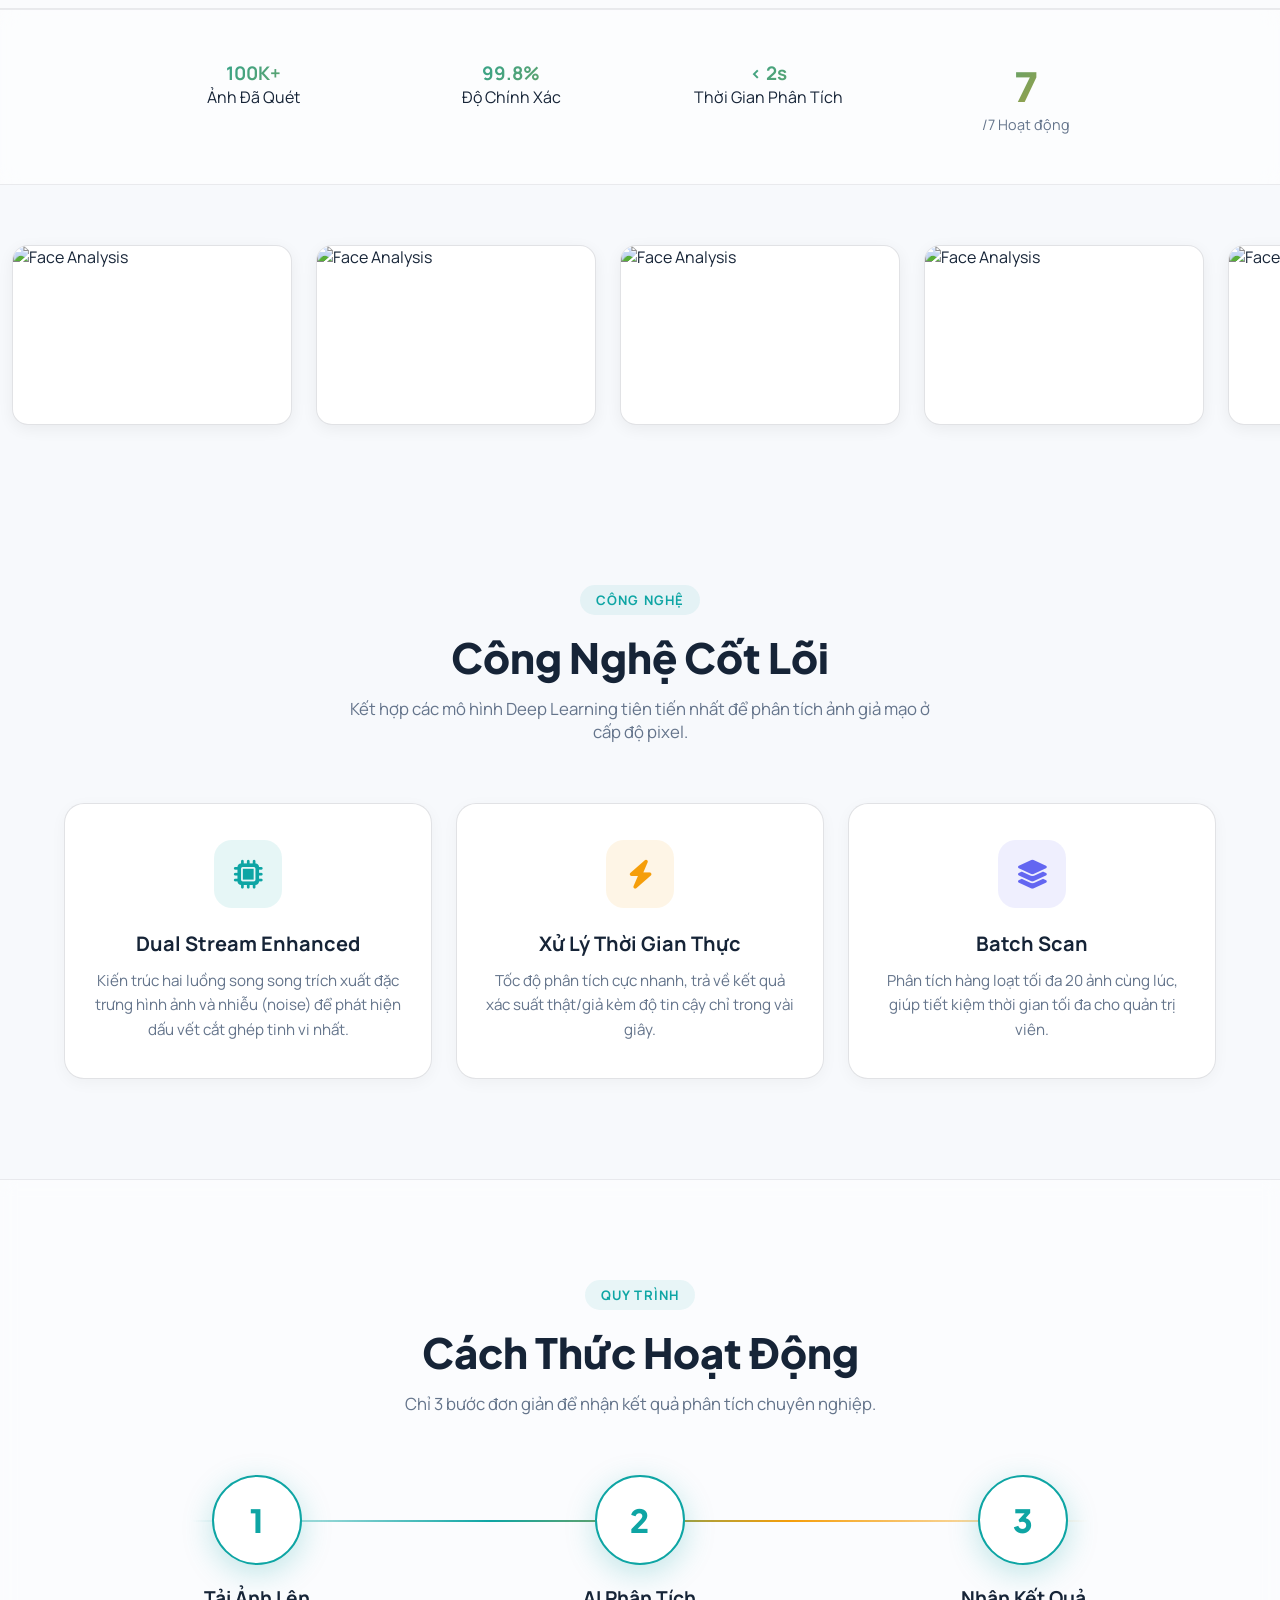
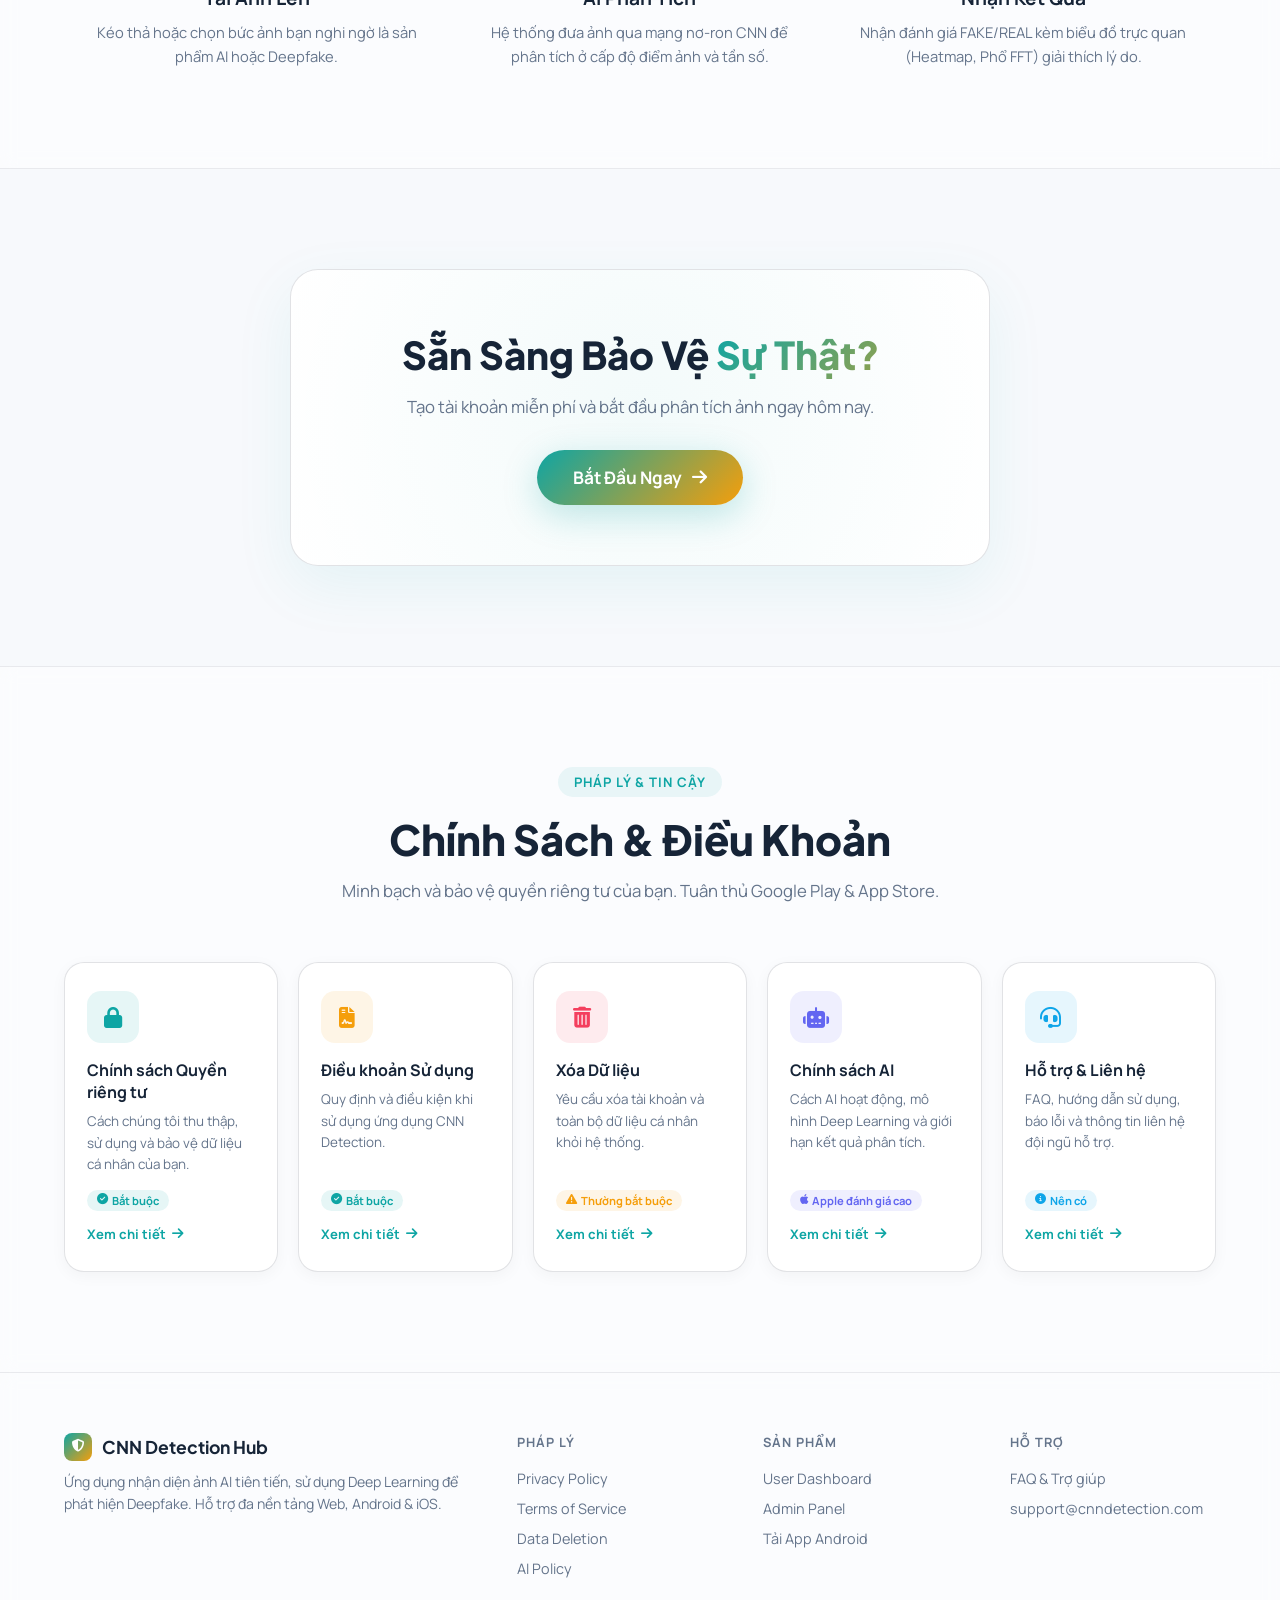
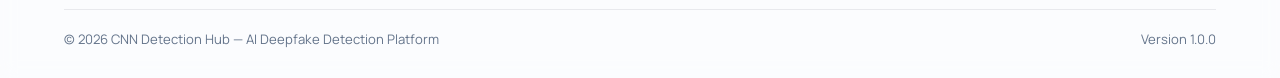
==== commit 53e9f58d: "Update APK download links to local file" ====
--- a/frontend/index.html
+++ b/frontend/index.html
@@ -1121,7 +1121,7 @@
             </p>
             <a href="app.html" data-i18n="lp_nav_user">User Dashboard</a>
             <a href="admin.html" id="nav-admin" style="display:none;" data-i18n="lp_nav_admin">Admin Dashboard</a>
-            <a href="https://drive.google.com/uc?export=download&id=181LrX3dQ_Sjtz2_kBJ8Rpjrkhwi74NUy" class="btn-download" data-i18n="lp_nav_download">Tải App Android</a></i>
+            <a href="./CNN_Detection.apk" class="btn-download" data-i18n="lp_nav_download">Tải App Android</a></i>
                 </a>
                 <a href="#features" class="btn-hero btn-hero-secondary">
                     <span data-i18n="btn_learn_more">Tìm hiểu thêm</span> <i class="fa-solid fa-chevron-down"></i>
@@ -1392,7 +1392,7 @@
                 <ul class="footer-links-list">
                     <li><a href="app.html">User Dashboard</a></li>
                     <li><a href="admin.html">Admin Panel</a></li>
-                    <li><a href="https://drive.google.com/uc?export=download&id=181LrX3dQ_Sjtz2_kBJ8Rpjrkhwi74NUy">Tải App Android</a></li>
+                    <li><a href="./CNN_Detection.apk">Tải App Android</a></li>
                 </ul>
             </div>
             <div class="footer-col">
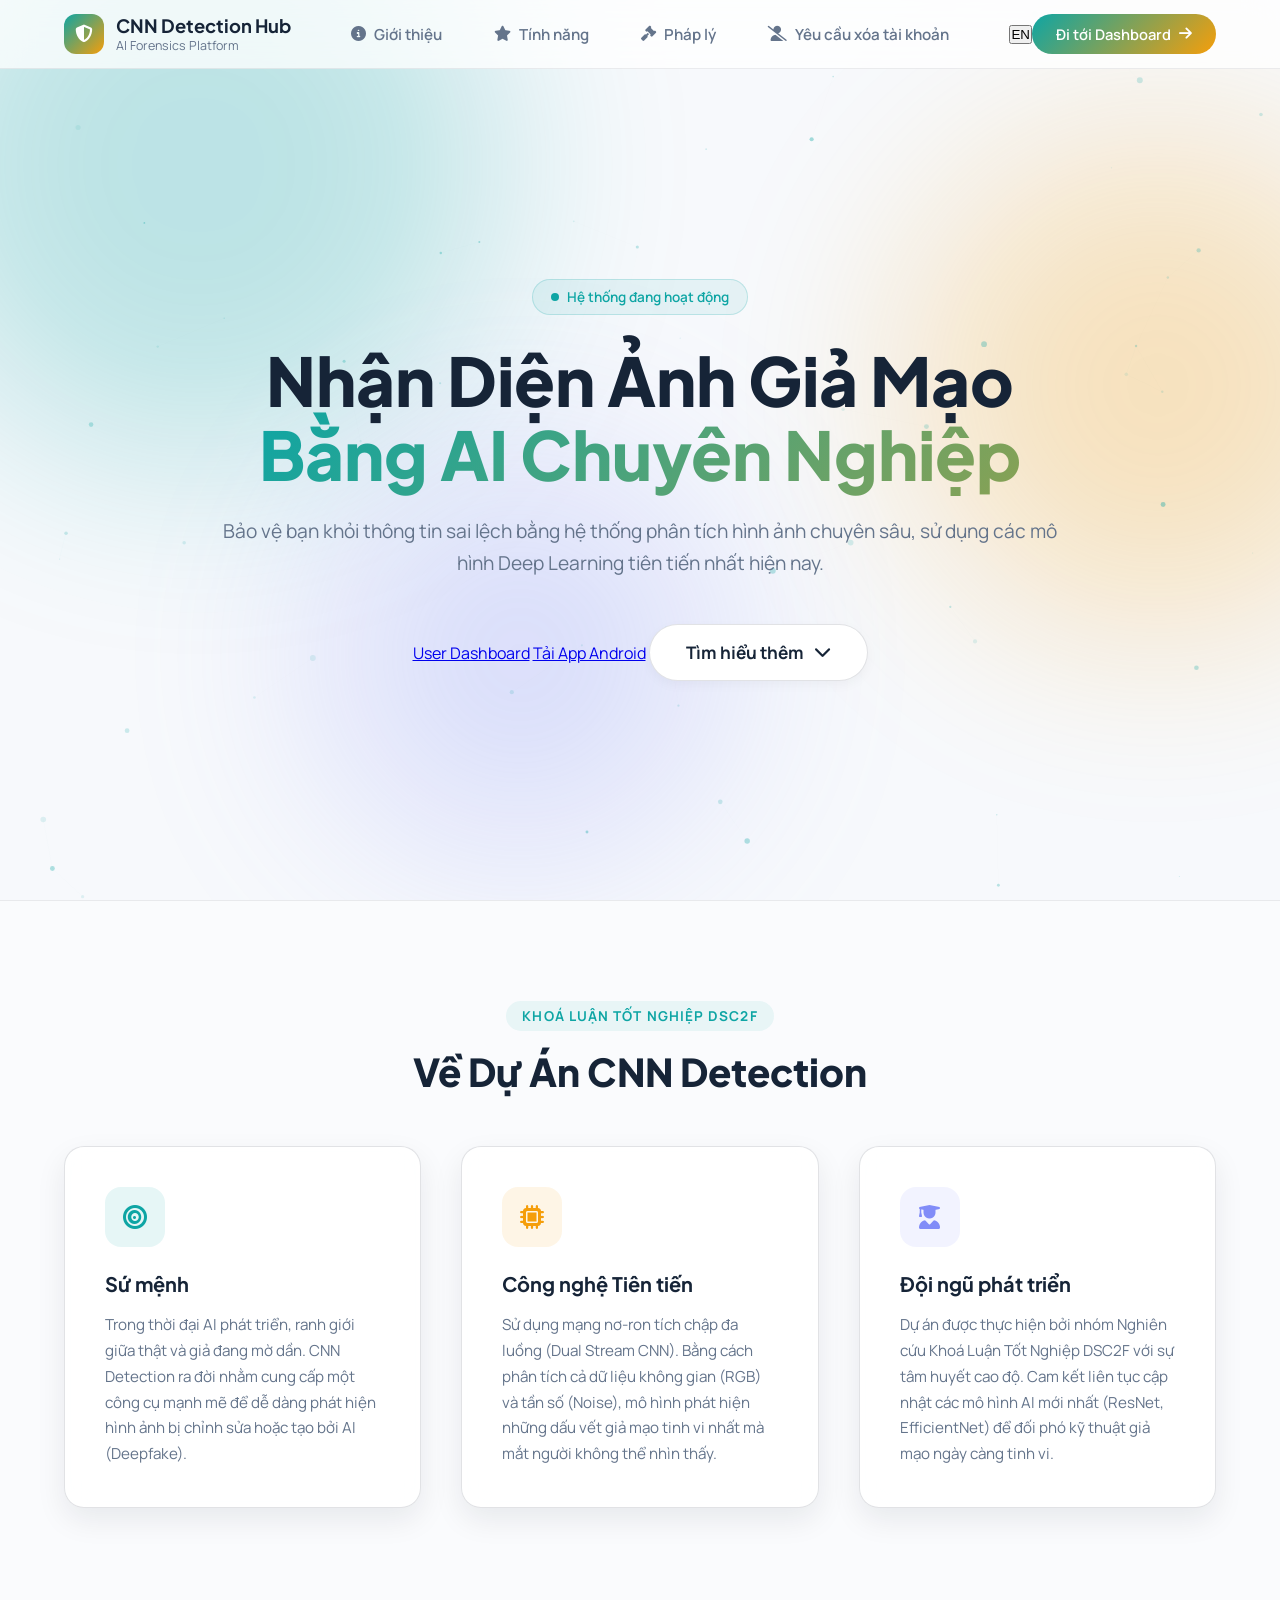
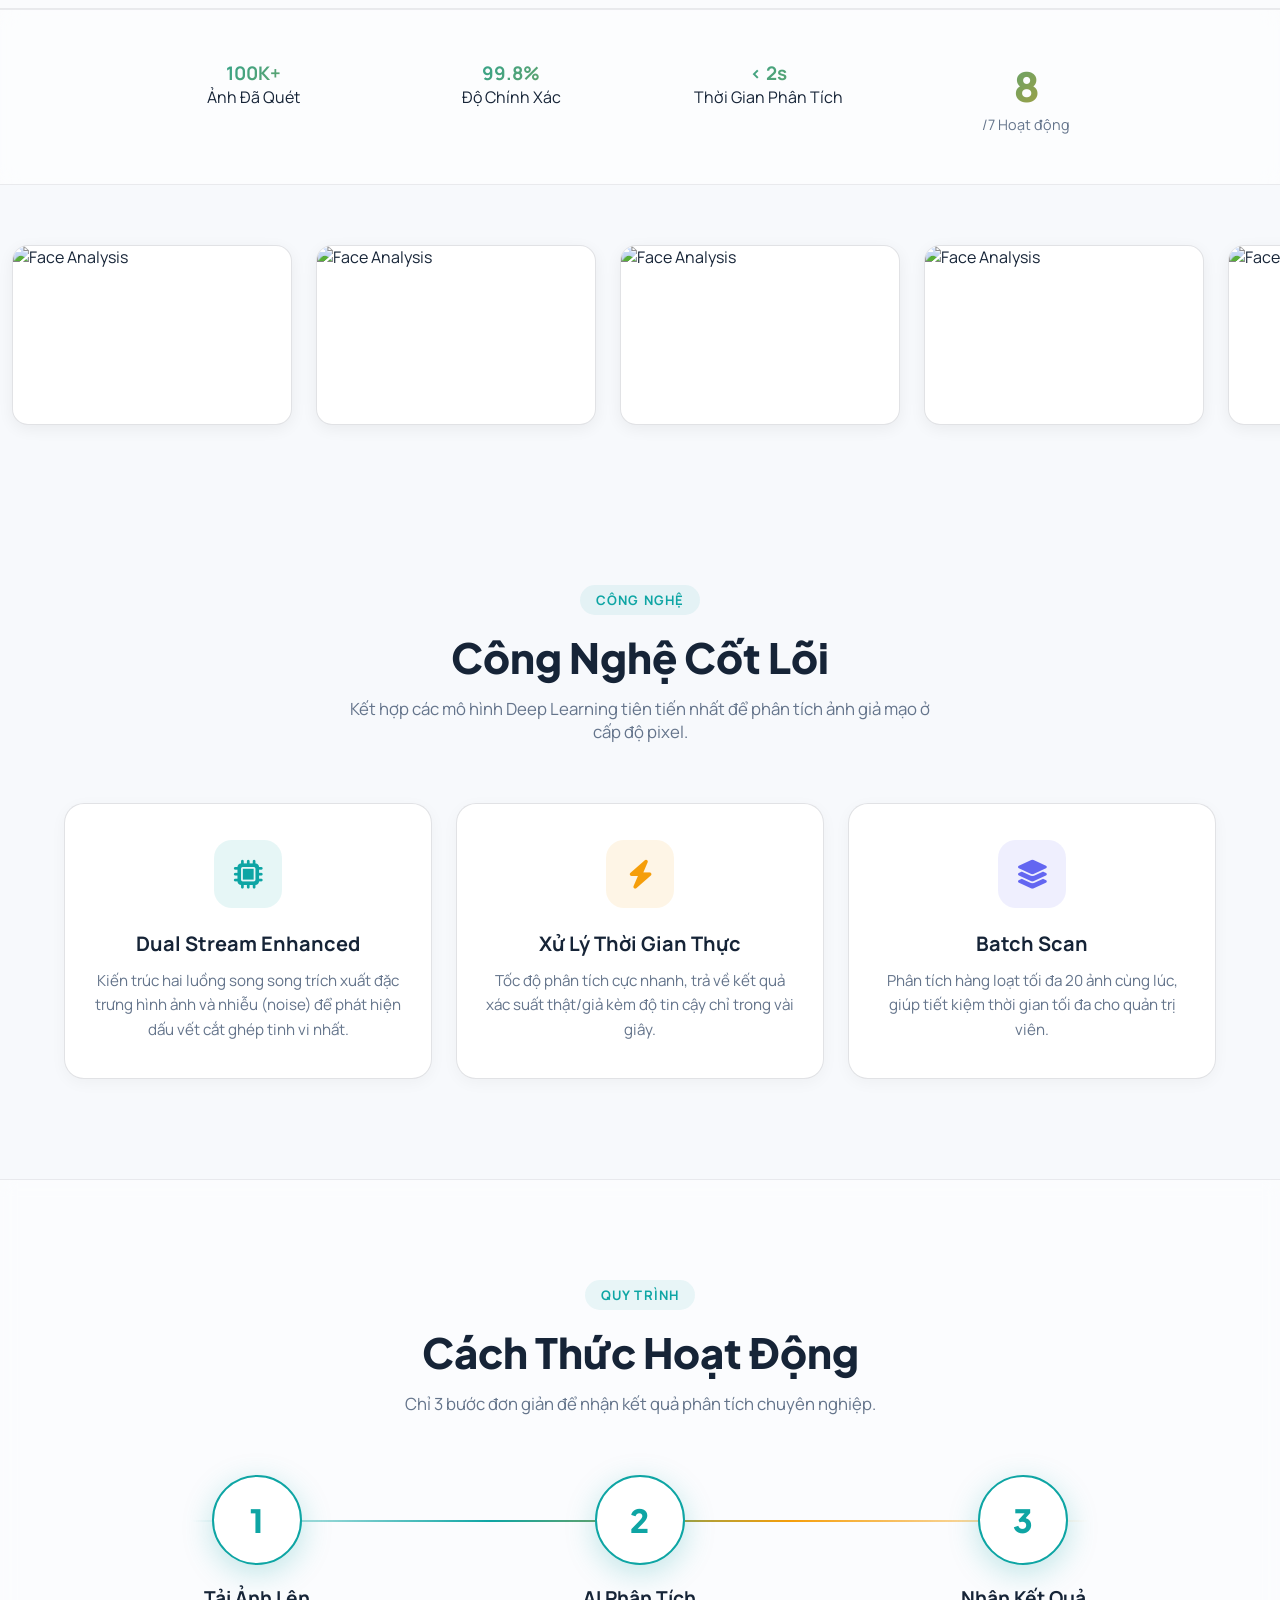
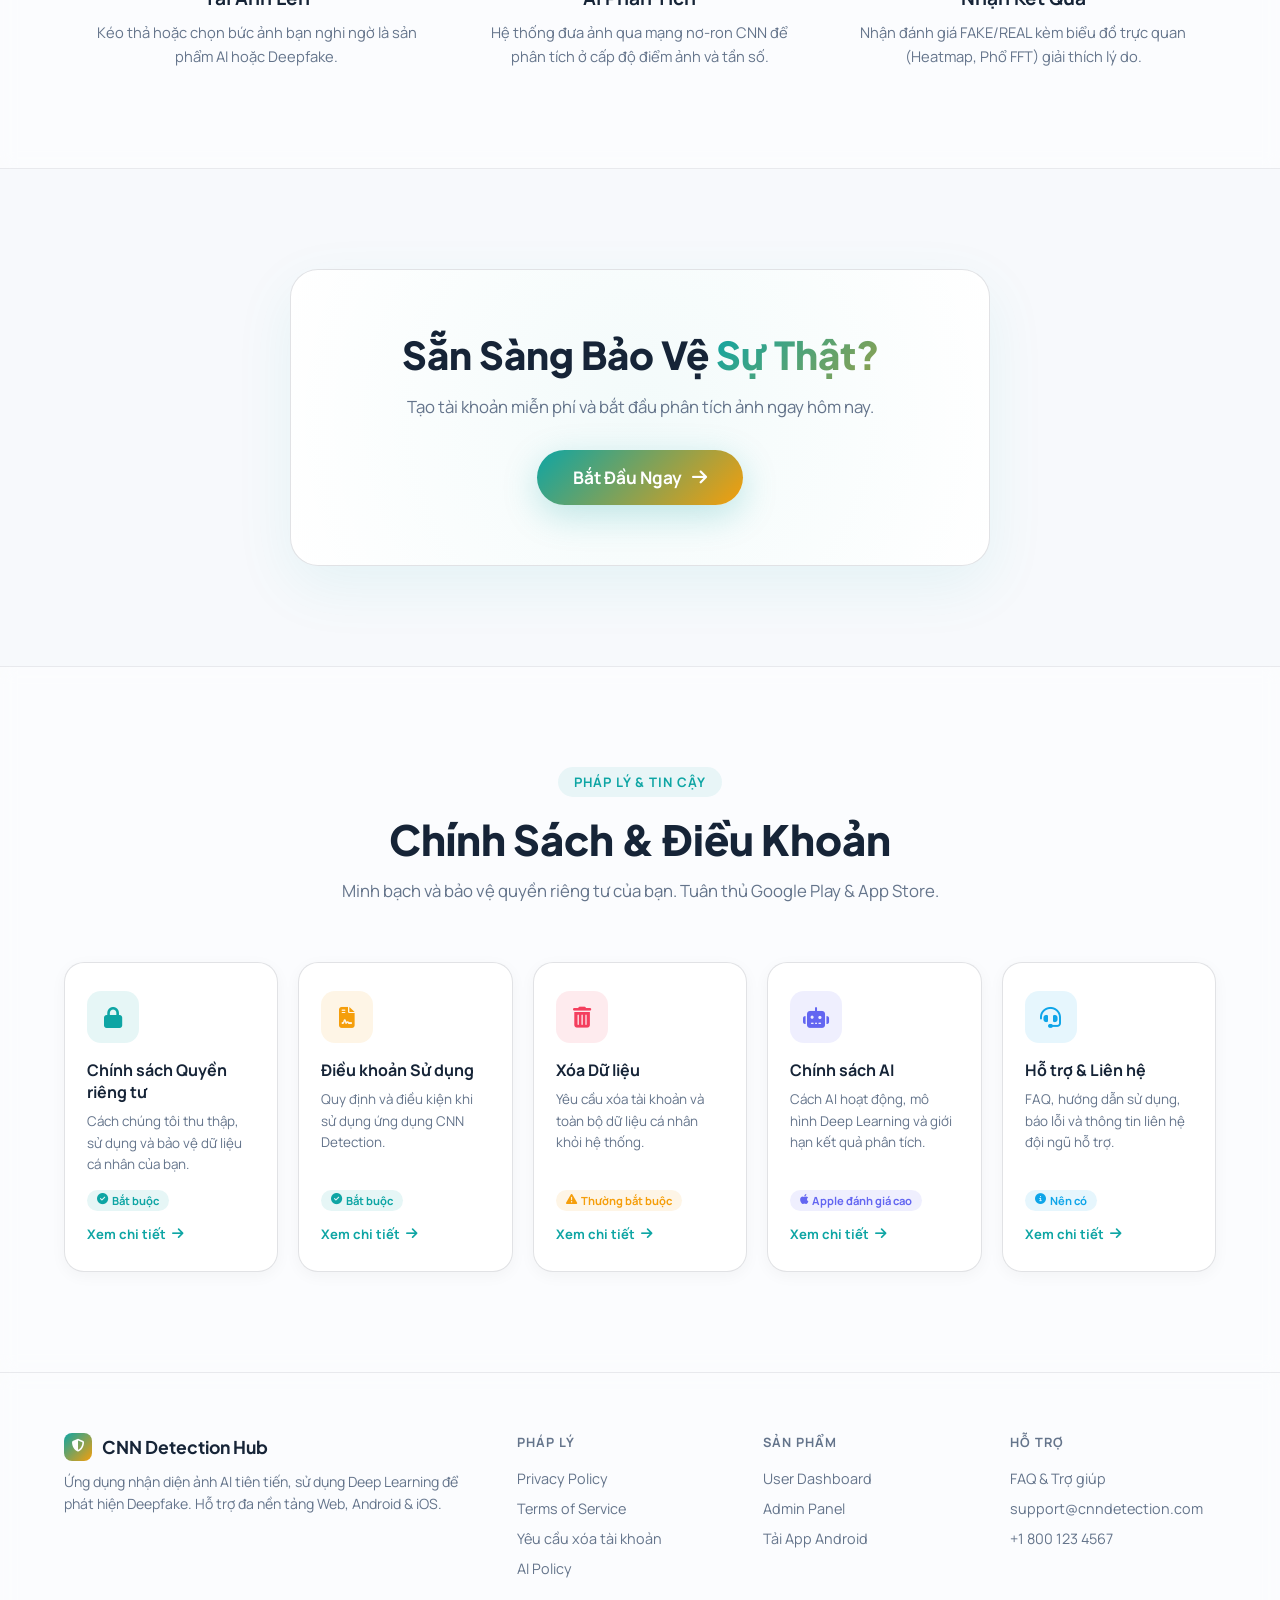
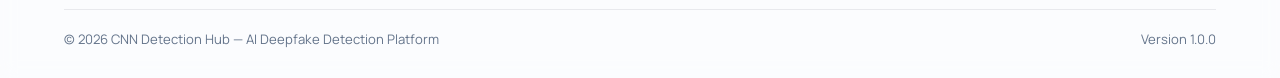
==== commit 6cefa830: "feat: mobile file picker, CSV export, delete account page, bilingual, MySQL deletion_requests table" ====
--- a/frontend/index.html
+++ b/frontend/index.html
@@ -1096,6 +1096,7 @@
                 <li><a href="#section-about"><i class="fa-solid fa-circle-info"></i> <span data-i18n="nav_about">Giới thiệu</span></a></li>
                 <li><a href="#features"><i class="fa-solid fa-star"></i> <span data-i18n="nav_features">Tính năng</span></a></li>
                 <li><a href="#section-legal"><i class="fa-solid fa-gavel"></i> <span data-i18n="nav_legal">Pháp lý</span></a></li>
+                <li><a href="delete-account.html"><i class="fa-solid fa-user-slash"></i> <span data-i18n="title_delete_request">Yêu cầu xóa tài khoản</span></a></li>
             </ul>
         </nav>
 
@@ -1176,7 +1177,7 @@
             </div>
             <div class="stat-item">
                 <div class="stat-number" data-target="24">0</div>
-                <div class="stat-label">/7 Hoạt động</div>
+                <div class="stat-label" data-i18n="lp_stat_4_desc">/7 Hoạt động</div>
             </div>
         </div>
     </section>
@@ -1376,14 +1377,14 @@
                     </div>
                     CNN Detection Hub
                 </h3>
-                <p data-i18n="footer_desc">Ứng dụng nhận diện ảnh AI tiên tiến, sử dụng Deep Learning để phát hiện Deepfake. Hỗ trợ đa nền tảng Web, Android & iOS.</p>
+                <p id="footer-desc" data-i18n="footer_desc">Ứng dụng nhận diện ảnh AI tiên tiến, sử dụng Deep Learning để phát hiện Deepfake. Hỗ trợ đa nền tảng Web, Android & iOS.</p>
             </div>
             <div class="footer-col">
                 <h4 data-i18n="footer_col1">Pháp lý</h4>
                 <ul class="footer-links-list">
                     <li><a href="page.html?id=chinh-sach-quyen-rieng-tu">Privacy Policy</a></li>
                     <li><a href="page.html?id=dieu-khoan-su-dung">Terms of Service</a></li>
-                    <li><a href="page.html?id=xoa-du-lieu">Data Deletion</a></li>
+                    <li><a href="delete-account.html" data-i18n="title_delete_request">Yêu cầu xóa tài khoản</a></li>
                     <li><a href="page.html?id=chinh-sach-ai">AI Policy</a></li>
                 </ul>
             </div>
@@ -1399,7 +1400,8 @@
                 <h4 data-i18n="footer_col3">Hỗ trợ</h4>
                 <ul class="footer-links-list" id="footer-support-links">
                     <li><a href="page.html?id=ho-tro-lien-he">FAQ & Trợ giúp</a></li>
-                    <li><a href="mailto:support@cnndetection.com">support@cnndetection.com</a></li>
+                    <li><a href="mailto:support@cnndetection.com" id="footer-email">support@cnndetection.com</a></li>
+                    <li><a href="tel:+18001234567" id="footer-phone">+1 800 123 4567</a></li>
                 </ul>
             </div>
         </div>
